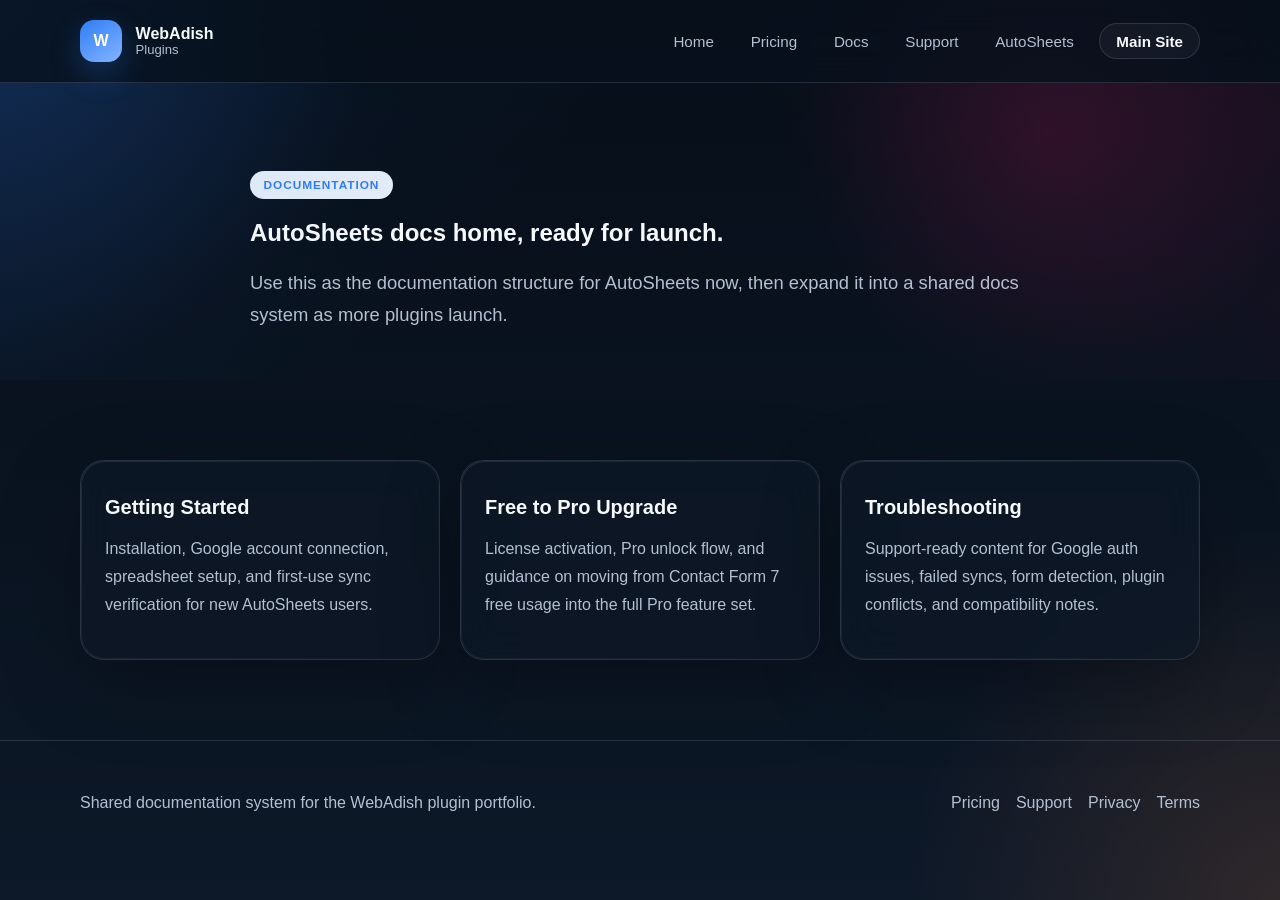
==== docs/index.html @ bdc2be27 "Initial plugin site setup" ====
<!doctype html>
<html lang="en">
  <head>
    <meta charset="UTF-8" />
    <meta name="viewport" content="width=device-width, initial-scale=1.0" />
    <title>AutoSheets Docs | WebAdish Plugins</title>
    <meta name="description" content="Documentation home for WebAdish AutoSheets for Google Sheets, covering installation, setup, upgrades, and troubleshooting." />
    <link rel="stylesheet" href="../assets/styles.css" />
    <script defer src="../assets/site.js"></script>
  </head>
  <body data-page="docs">
    <div class="site-shell">
      <header class="site-header">
        <div class="container nav-row">
          <a class="brand" href="../">
            <span class="brand-mark">W</span>
            <span class="brand-text"><strong>WebAdish</strong><span>Plugins</span></span>
          </a>
          <button class="nav-toggle" type="button" aria-label="Toggle navigation" data-nav-toggle><span></span><span></span></button>
          <nav class="site-nav" data-nav>
            <a href="../" data-nav-link>Home</a>
            <a href="../pricing/" data-nav-link>Pricing</a>
            <a href="../docs/" data-nav-link>Docs</a>
            <a href="../support/" data-nav-link>Support</a>
            <a href="../products/autosheets-google-sheets/" data-nav-link>AutoSheets</a>
            <a href="https://webadish.com" class="button ghost">Main Site</a>
          </nav>
        </div>
      </header>

      <main>
        <section class="hero hero-simple">
          <div class="container narrow">
            <span class="eyebrow">Documentation</span>
            <h1>AutoSheets docs home, ready for launch.</h1>
            <p class="lead">Use this as the documentation structure for AutoSheets now, then expand it into a shared docs system as more plugins launch.</p>
          </div>
        </section>

        <section class="section">
          <div class="container three-grid">
            <article class="panel">
              <h3>Getting Started</h3>
              <p>Installation, Google account connection, spreadsheet setup, and first-use sync verification for new AutoSheets users.</p>
            </article>
            <article class="panel">
              <h3>Free to Pro Upgrade</h3>
              <p>License activation, Pro unlock flow, and guidance on moving from Contact Form 7 free usage into the full Pro feature set.</p>
            </article>
            <article class="panel">
              <h3>Troubleshooting</h3>
              <p>Support-ready content for Google auth issues, failed syncs, form detection, plugin conflicts, and compatibility notes.</p>
            </article>
          </div>
        </section>
      </main>

      <footer class="site-footer">
        <div class="container footer-grid">
          <div><p class="footer-copy">Shared documentation system for the WebAdish plugin portfolio.</p></div>
          <div class="footer-links">
            <a href="../pricing/">Pricing</a>
            <a href="../support/">Support</a>
            <a href="../privacy-policy/">Privacy</a>
            <a href="../terms/">Terms</a>
          </div>
        </div>
      </footer>
    </div>
  </body>
</html>
---- assets/styles.css ----
:root {
  --bg: #08111c;
  --bg-soft: #0d1826;
  --surface: rgba(11, 22, 36, 0.88);
  --surface-strong: #101d30;
  --surface-glass: rgba(14, 24, 39, 0.68);
  --text: #f7fafc;
  --muted: #b3c0d1;
  --muted-strong: #8fa2b8;
  --line: rgba(148, 163, 184, 0.2);
  --primary: #2f7df6;
  --primary-strong: #1d5fd1;
  --primary-soft: rgba(47, 125, 246, 0.18);
  --accent: #ff8a3d;
  --accent-soft: rgba(255, 138, 61, 0.16);
  --pink: #d61a67;
  --ok: #24c27a;
  --shadow: 0 24px 80px rgba(0, 0, 0, 0.28);
  --radius: 24px;
}

* {
  box-sizing: border-box;
}

html {
  scroll-behavior: smooth;
}

body {
  margin: 0;
  font-family: "Segoe UI", "Helvetica Neue", Arial, sans-serif;
  background:
    radial-gradient(circle at top left, rgba(47, 125, 246, 0.22), transparent 24%),
    radial-gradient(circle at 82% 15%, rgba(214, 26, 103, 0.16), transparent 20%),
    radial-gradient(circle at bottom right, rgba(255, 138, 61, 0.14), transparent 24%),
    linear-gradient(180deg, #060e18 0%, #0a1421 58%, #0d1828 100%);
  color: var(--text);
  min-height: 100vh;
}

a {
  color: inherit;
  text-decoration: none;
}

img {
  max-width: 100%;
  display: block;
}

.site-shell {
  min-height: 100vh;
  overflow: hidden;
}

.container {
  width: min(1120px, calc(100% - 2rem));
  margin: 0 auto;
}

.narrow {
  width: min(780px, 100%);
}

.site-header {
  position: sticky;
  top: 0;
  z-index: 20;
  backdrop-filter: blur(18px);
  background: rgba(8, 17, 28, 0.72);
  border-bottom: 1px solid var(--line);
}

.nav-row {
  display: flex;
  align-items: center;
  justify-content: space-between;
  gap: 1rem;
  min-height: 82px;
}

.brand {
  display: inline-flex;
  align-items: center;
  gap: 0.85rem;
}

.brand-mark {
  width: 42px;
  height: 42px;
  display: grid;
  place-items: center;
  border-radius: 14px;
  background: linear-gradient(145deg, var(--primary), #83b4ff);
  color: white;
  font-weight: 800;
  box-shadow: 0 12px 30px rgba(47, 125, 246, 0.28);
}

.brand-text {
  display: flex;
  flex-direction: column;
  line-height: 1.05;
}

.brand-text strong {
  font-size: 1rem;
}

.brand-text span:last-child {
  color: var(--muted);
  font-size: 0.82rem;
}

.site-nav {
  display: flex;
  align-items: center;
  gap: 0.9rem;
}

.site-nav a {
  color: var(--muted);
  font-size: 0.95rem;
  padding: 0.55rem 0.7rem;
  border-radius: 999px;
  transition: 180ms ease;
}

.site-nav a:hover,
.site-nav a.is-active {
  color: var(--text);
  background: rgba(255, 255, 255, 0.06);
}

.nav-toggle {
  display: none;
  border: 0;
  background: transparent;
  width: 46px;
  height: 46px;
  padding: 0;
}

.nav-toggle span {
  display: block;
  width: 24px;
  height: 2px;
  margin: 6px auto;
  background: white;
}

.button {
  display: inline-flex;
  align-items: center;
  justify-content: center;
  gap: 0.5rem;
  border-radius: 999px;
  padding: 0.92rem 1.4rem;
  font-weight: 700;
  transition: 180ms ease;
  border: 1px solid transparent;
}

.button.primary {
  background: linear-gradient(135deg, var(--primary), var(--pink));
  color: white;
  box-shadow: 0 20px 44px rgba(47, 125, 246, 0.22);
}

.button.primary:hover {
  transform: translateY(-1px);
}

.button.secondary,
.button.ghost {
  background: rgba(255, 255, 255, 0.04);
  border-color: var(--line);
  color: var(--text);
}

.hero {
  position: relative;
  padding: 5.5rem 0 3.4rem;
}

.hero::before {
  content: "";
  position: absolute;
  inset: 0 0 auto;
  height: 100%;
  background:
    linear-gradient(135deg, rgba(47, 125, 246, 0.08), transparent 40%),
    linear-gradient(225deg, rgba(214, 26, 103, 0.08), transparent 35%);
  pointer-events: none;
}

.hero-grid {
  display: grid;
  grid-template-columns: minmax(0, 1.3fr) minmax(300px, 0.9fr);
  gap: 2rem;
  align-items: center;
}

.hero-copy h1 {
  font-size: clamp(2.5rem, 4vw, 4.7rem);
  line-height: 0.98;
  margin: 0 0 1.2rem;
  letter-spacing: -0.04em;
}

.hero-copy {
  position: relative;
  z-index: 1;
}

.lead {
  color: var(--muted);
  font-size: 1.15rem;
  line-height: 1.75;
  margin: 0 0 1.5rem;
}

.eyebrow,
.panel-label,
.card-tag {
  display: inline-flex;
  align-items: center;
  border-radius: 999px;
  background: rgba(239, 246, 255, 0.96);
  color: var(--primary);
  padding: 0.45rem 0.85rem;
  font-size: 0.74rem;
  font-weight: 800;
  letter-spacing: 0.08em;
  text-transform: uppercase;
}

.hero-actions,
.card-actions,
.cta-actions {
  display: flex;
  flex-wrap: wrap;
  gap: 0.9rem;
}

.hero-metrics {
  display: grid;
  grid-template-columns: repeat(3, minmax(0, 1fr));
  gap: 0.9rem;
  margin-top: 1.8rem;
}

.hero-metrics div,
.panel,
.product-card,
.status-card,
.cta-panel {
  background: var(--surface-glass);
  border: 1px solid var(--line);
  box-shadow: var(--shadow);
  backdrop-filter: blur(18px);
}

.hero-metrics div {
  border-radius: 18px;
  padding: 1rem;
}

.hero-metrics strong {
  display: block;
  font-size: 1.45rem;
  margin-bottom: 0.3rem;
}

.hero-metrics span {
  color: var(--muted);
  font-size: 0.9rem;
  line-height: 1.45;
}

.status-card,
.panel,
.product-card {
  border-radius: var(--radius);
  padding: 1.5rem;
}

.hero-product .hero-copy h1 {
  max-width: 12ch;
}

.hero-product .hero-grid {
  align-items: stretch;
}

.hero-product .status-card {
  min-height: 100%;
  background:
    linear-gradient(180deg, rgba(47, 125, 246, 0.12), rgba(255, 138, 61, 0.06)),
    var(--surface-glass);
}

.status-card h2,
.section-heading h2,
.cta-panel h2,
.split-layout h2 {
  margin: 0 0 0.8rem;
  font-size: clamp(1.9rem, 3vw, 3rem);
  line-height: 1.05;
  letter-spacing: -0.03em;
}

.section {
  padding: 5rem 0;
}

.section-alt {
  background: linear-gradient(180deg, rgba(255, 255, 255, 0.02), rgba(255, 255, 255, 0.01));
  border-top: 1px solid rgba(255, 255, 255, 0.04);
  border-bottom: 1px solid rgba(255, 255, 255, 0.04);
}

.section-heading {
  max-width: 760px;
  margin-bottom: 2rem;
}

.section-heading p,
.panel p,
.product-card p,
.split-layout p,
.footer-copy,
.legal-copy p,
.small-note,
.mini-list {
  color: var(--muted);
  line-height: 1.75;
}

.three-grid,
.card-grid,
.trust-grid {
  display: grid;
  grid-template-columns: repeat(3, minmax(0, 1fr));
  gap: 1.25rem;
}

.product-card.featured {
  background: linear-gradient(180deg, rgba(47, 125, 246, 0.2), rgba(214, 26, 103, 0.1)), var(--surface-strong);
  transform: translateY(-6px);
}

.product-card h3,
.panel h3 {
  margin: 0.7rem 0 0.5rem;
  font-size: 1.25rem;
}

.split-layout {
  display: grid;
  grid-template-columns: minmax(0, 1.2fr) minmax(320px, 0.8fr);
  gap: 1.8rem;
  align-items: start;
}

.stack {
  display: grid;
  gap: 1rem;
}

.big-stat {
  display: block;
  font-size: 1.5rem;
  margin-bottom: 0.35rem;
}

.feature-list {
  display: grid;
  gap: 1rem;
  margin-top: 1.4rem;
}

.flow-list {
  margin: 1rem 0 0;
  padding-left: 1.25rem;
  color: var(--muted);
  line-height: 1.8;
}

.check-list,
.mini-list {
  margin: 1rem 0 0;
  padding: 0;
  list-style: none;
}

.check-list li,
.mini-list li {
  position: relative;
  padding-left: 1.45rem;
  margin-bottom: 0.8rem;
}

.check-list li::before,
.mini-list li::before {
  content: "";
  position: absolute;
  left: 0;
  top: 0.72rem;
  width: 0.55rem;
  height: 0.55rem;
  border-radius: 999px;
  background: var(--ok);
  transform: translateY(-50%);
}

.comparison-table {
  display: grid;
  border-radius: 24px;
  overflow: hidden;
  border: 1px solid var(--line);
  box-shadow: var(--shadow);
  background: var(--surface-glass);
}

.table-row {
  display: grid;
  grid-template-columns: 2fr 1fr 1fr;
  gap: 1rem;
  padding: 1rem 1.25rem;
  background: transparent;
  border-top: 1px solid var(--line);
}

.table-head {
  background: var(--surface-strong);
  font-weight: 700;
  border-top: 0;
}

.table-row div:nth-child(2),
.table-row div:nth-child(3) {
  font-weight: 700;
}

.table-row:not(.table-head) div:nth-child(3) {
  color: #d9ecff;
}

.price-pill {
  display: inline-flex;
  padding: 0.48rem 0.8rem;
  border-radius: 999px;
  margin: 0.7rem 0 0.9rem;
  background: linear-gradient(135deg, rgba(47, 125, 246, 0.16), rgba(214, 26, 103, 0.16));
  color: #fff;
  font-weight: 700;
}

.screenshot-panel .screen {
  border-radius: 22px;
  background: linear-gradient(180deg, rgba(255,255,255,0.04), rgba(255,255,255,0.01));
  border: 1px solid var(--line);
  overflow: hidden;
}

.screen-top {
  display: flex;
  gap: 0.5rem;
  padding: 1rem;
  border-bottom: 1px solid var(--line);
}

.screen-top span {
  width: 0.7rem;
  height: 0.7rem;
  border-radius: 999px;
  background: rgba(255,255,255,0.18);
}

.screen-body {
  padding: 1rem;
  display: grid;
  gap: 0.9rem;
}

.screen-row {
  display: grid;
  grid-template-columns: 1fr 1fr;
  gap: 0.9rem;
}

.screen-card {
  height: 92px;
  border-radius: 18px;
  background: linear-gradient(135deg, rgba(47, 125, 246, 0.18), rgba(214, 26, 103, 0.1));
  border: 1px solid rgba(255,255,255,0.08);
}

.screen-card.large {
  position: relative;
}

.screen-card.large::before,
.screen-card.large::after {
  content: "";
  position: absolute;
  left: 16px;
  right: 16px;
  height: 10px;
  border-radius: 999px;
  background: rgba(255,255,255,0.18);
}

.screen-card.large::before {
  top: 22px;
}

.screen-card.large::after {
  top: 44px;
  right: 70px;
}

.screen-card.large {
  height: 122px;
}

.screen-card.tall {
  height: 150px;
}

.cta-section {
  padding-bottom: 6rem;
}

.cta-panel {
  border-radius: 28px;
  padding: 2.2rem;
  display: grid;
  grid-template-columns: minmax(0, 1fr) auto;
  gap: 1.5rem;
  align-items: center;
  background:
    linear-gradient(135deg, rgba(47, 125, 246, 0.14), rgba(214, 26, 103, 0.08)),
    var(--surface-glass);
}

.site-footer {
  padding: 2rem 0 3rem;
  border-top: 1px solid var(--line);
}

.footer-grid {
  display: flex;
  justify-content: space-between;
  gap: 1rem;
  align-items: center;
}

.footer-links {
  display: flex;
  gap: 1rem;
  flex-wrap: wrap;
}

.footer-links a {
  color: var(--muted);
}

.footer-links a:hover {
  color: var(--text);
}

.legal-shell .section {
  min-height: calc(100vh - 82px);
}

.legal-copy {
  background: var(--surface);
  border: 1px solid var(--line);
  border-radius: 28px;
  padding: 2rem;
  box-shadow: var(--shadow);
}

.hero-simple {
  padding-bottom: 1.5rem;
}

.hero-home .hero-panel,
.hero-product .hero-panel {
  position: relative;
}

.hero-home .hero-panel::after,
.hero-product .hero-panel::after {
  content: "";
  position: absolute;
  inset: -10% -6% auto auto;
  width: 120px;
  height: 120px;
  border-radius: 999px;
  background: radial-gradient(circle, rgba(255,138,61,0.34) 0%, rgba(255,138,61,0) 72%);
  filter: blur(8px);
  pointer-events: none;
}

.site-nav .button.ghost {
  padding-inline: 1rem;
}

.section-heading .eyebrow {
  margin-bottom: 0.9rem;
}

.product-card,
.panel {
  position: relative;
}

.product-card::before,
.panel::before,
.status-card::before,
.cta-panel::before {
  content: "";
  position: absolute;
  inset: 0;
  border-radius: inherit;
  padding: 1px;
  background: linear-gradient(145deg, rgba(255,255,255,0.1), rgba(255,255,255,0));
  -webkit-mask:
    linear-gradient(#fff 0 0) content-box,
    linear-gradient(#fff 0 0);
  -webkit-mask-composite: xor;
  mask-composite: exclude;
  pointer-events: none;
}

.small-note {
  margin-top: 1rem;
  font-size: 0.92rem;
}

@media (max-width: 980px) {
  .hero-grid,
  .split-layout,
  .cta-panel,
  .three-grid,
  .card-grid,
  .trust-grid {
    grid-template-columns: 1fr;
  }

  .hero-metrics {
    grid-template-columns: 1fr;
  }

  .footer-grid {
    flex-direction: column;
    align-items: flex-start;
  }
}

@media (max-width: 760px) {
  .nav-toggle {
    display: block;
  }

  .site-nav {
    position: absolute;
    top: calc(100% + 0.75rem);
    left: 1rem;
    right: 1rem;
    display: none;
    flex-direction: column;
    align-items: stretch;
    padding: 1rem;
    border-radius: 24px;
    background: rgba(8, 17, 28, 0.96);
    border: 1px solid var(--line);
    box-shadow: var(--shadow);
  }

  .site-nav.is-open {
    display: flex;
  }

  .site-nav a,
  .site-nav .button {
    justify-content: center;
  }

  .hero-copy h1 {
    font-size: clamp(2.2rem, 10vw, 3.4rem);
  }

  .lead {
    font-size: 1rem;
  }

  .table-row {
    grid-template-columns: 1.5fr 1fr 1fr;
    font-size: 0.92rem;
  }
}
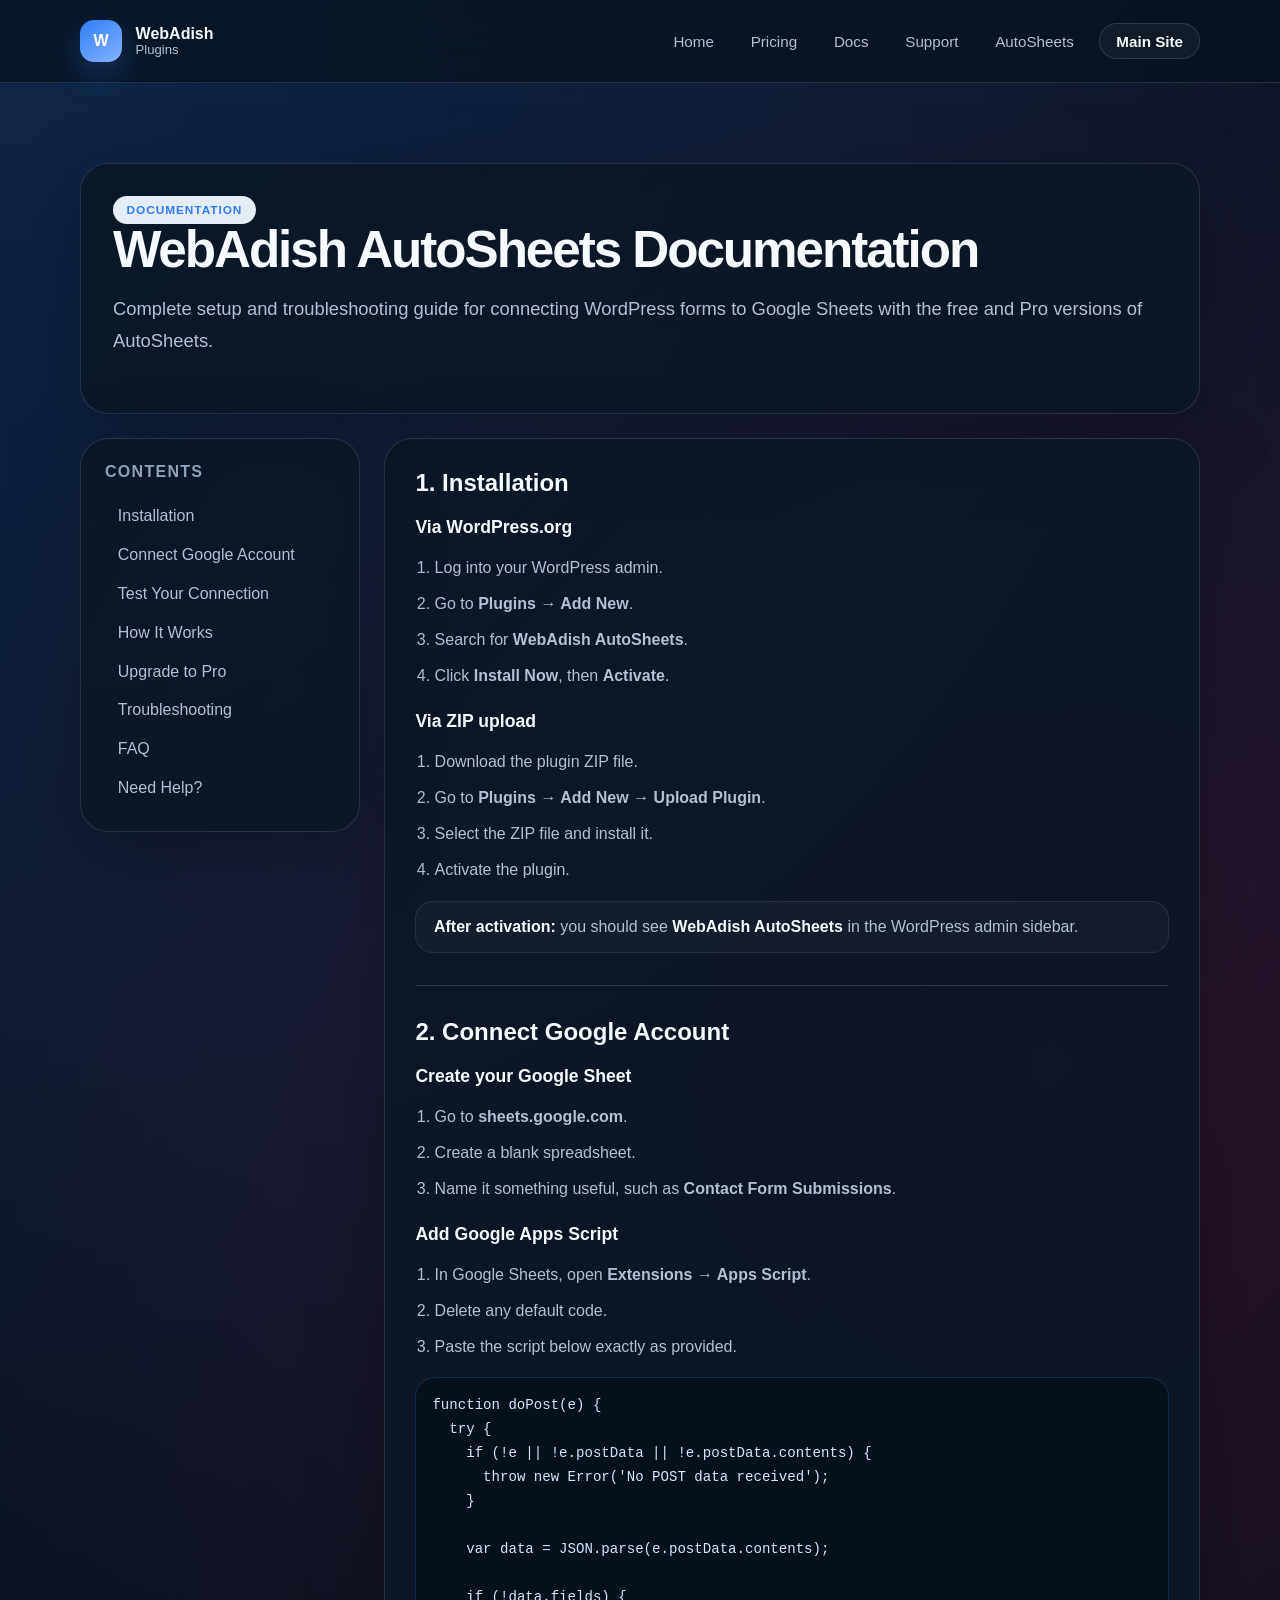
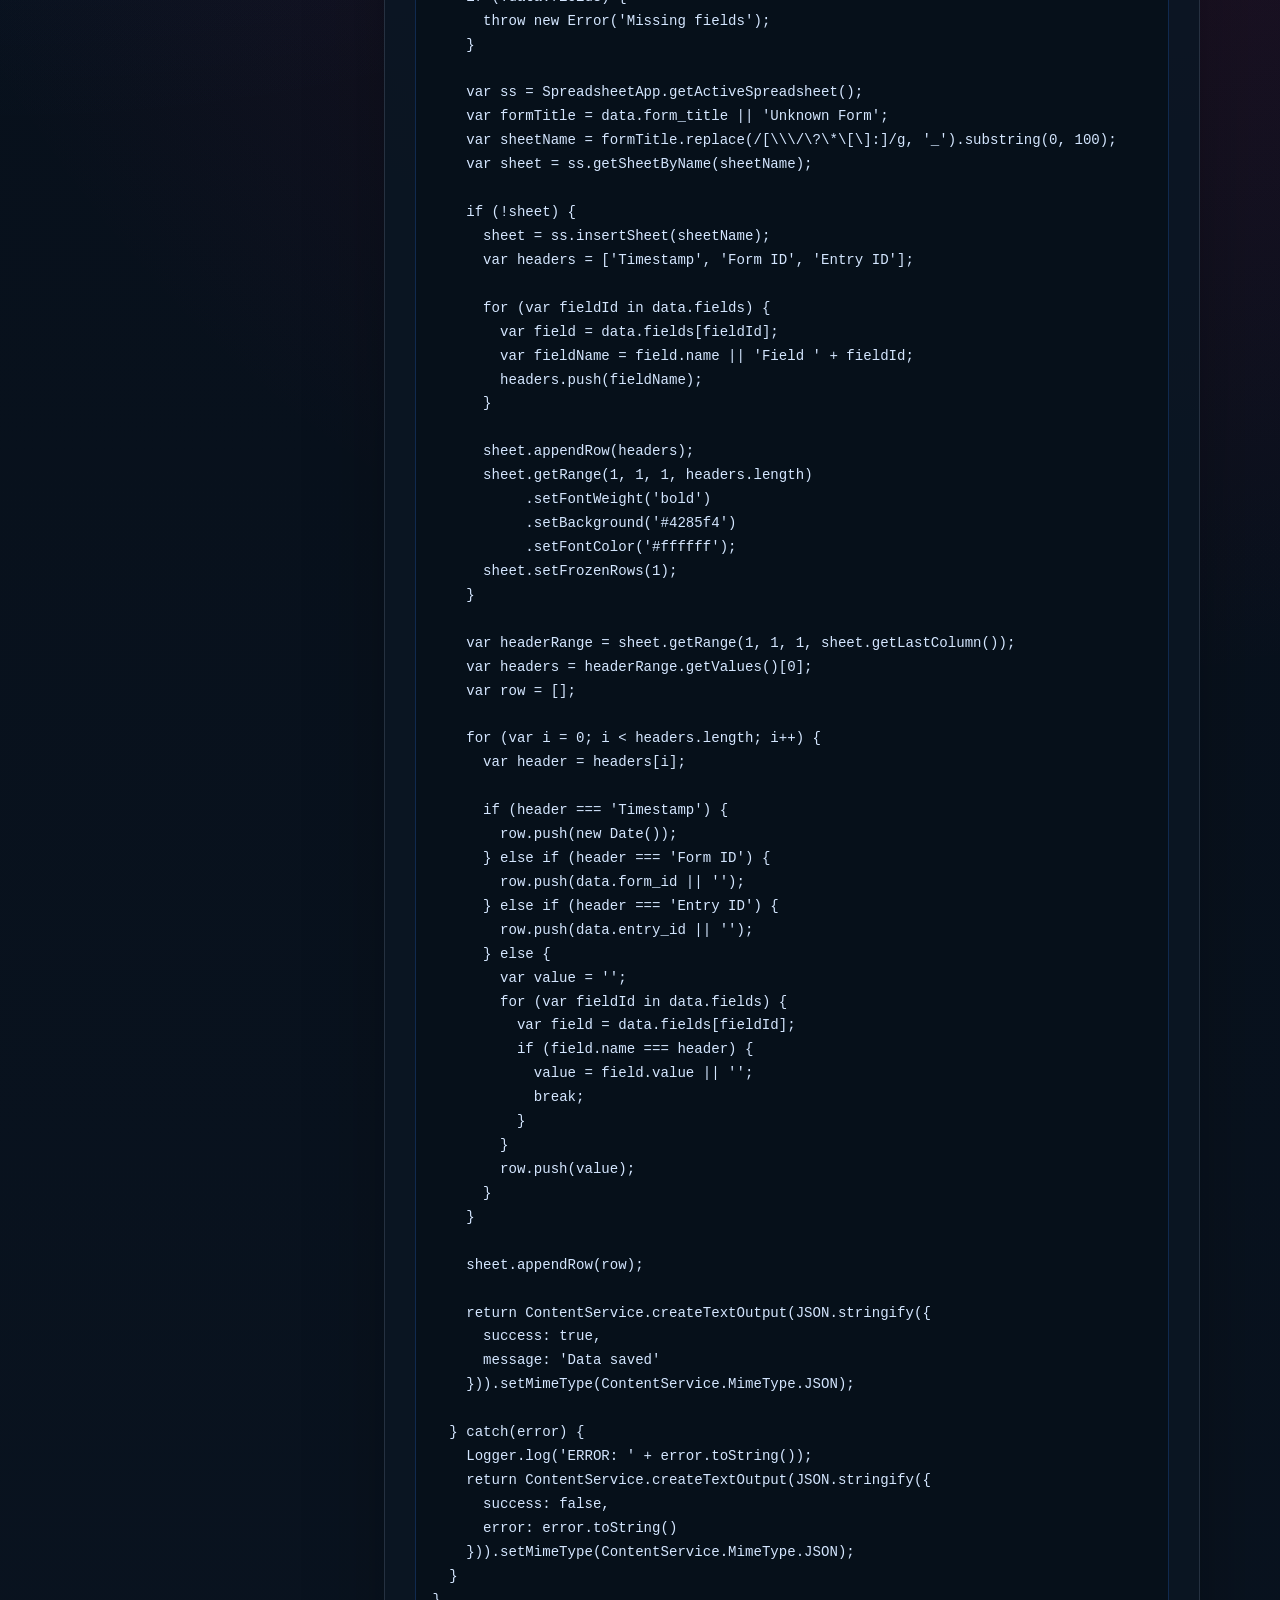
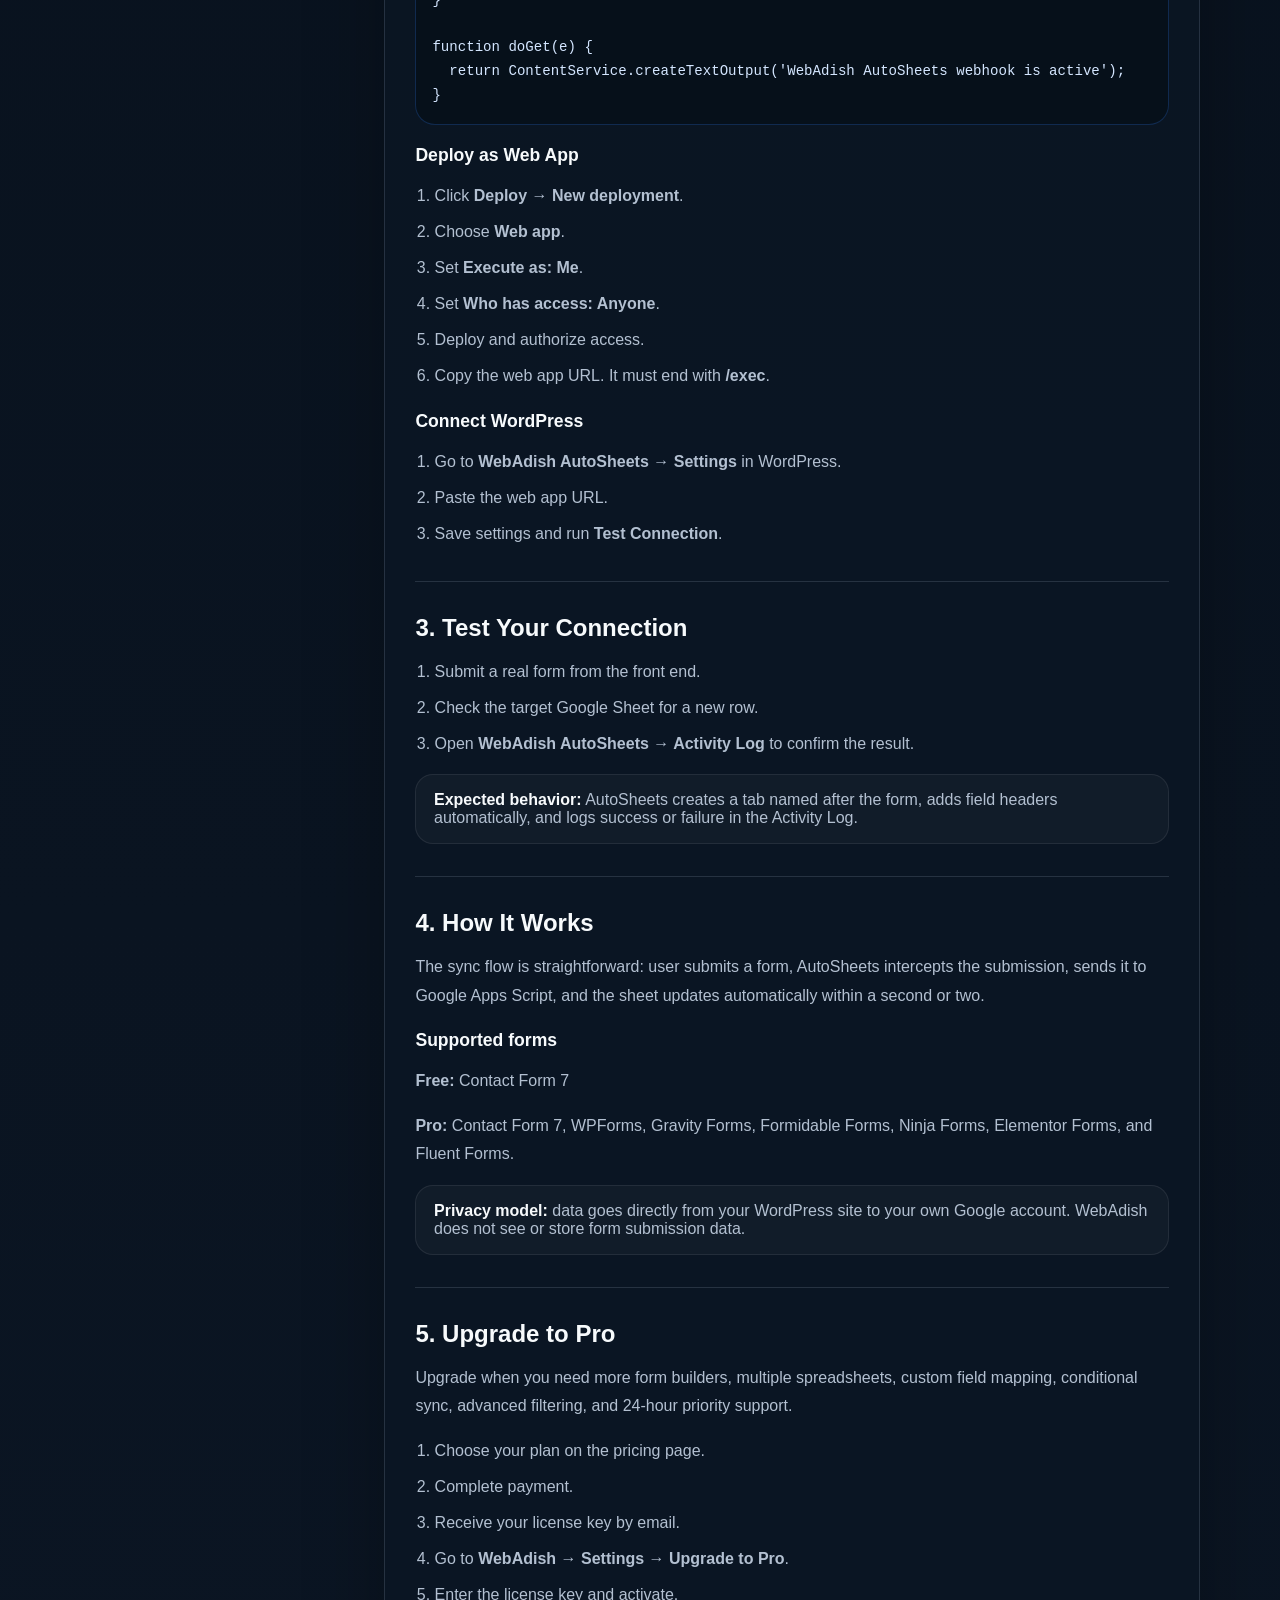
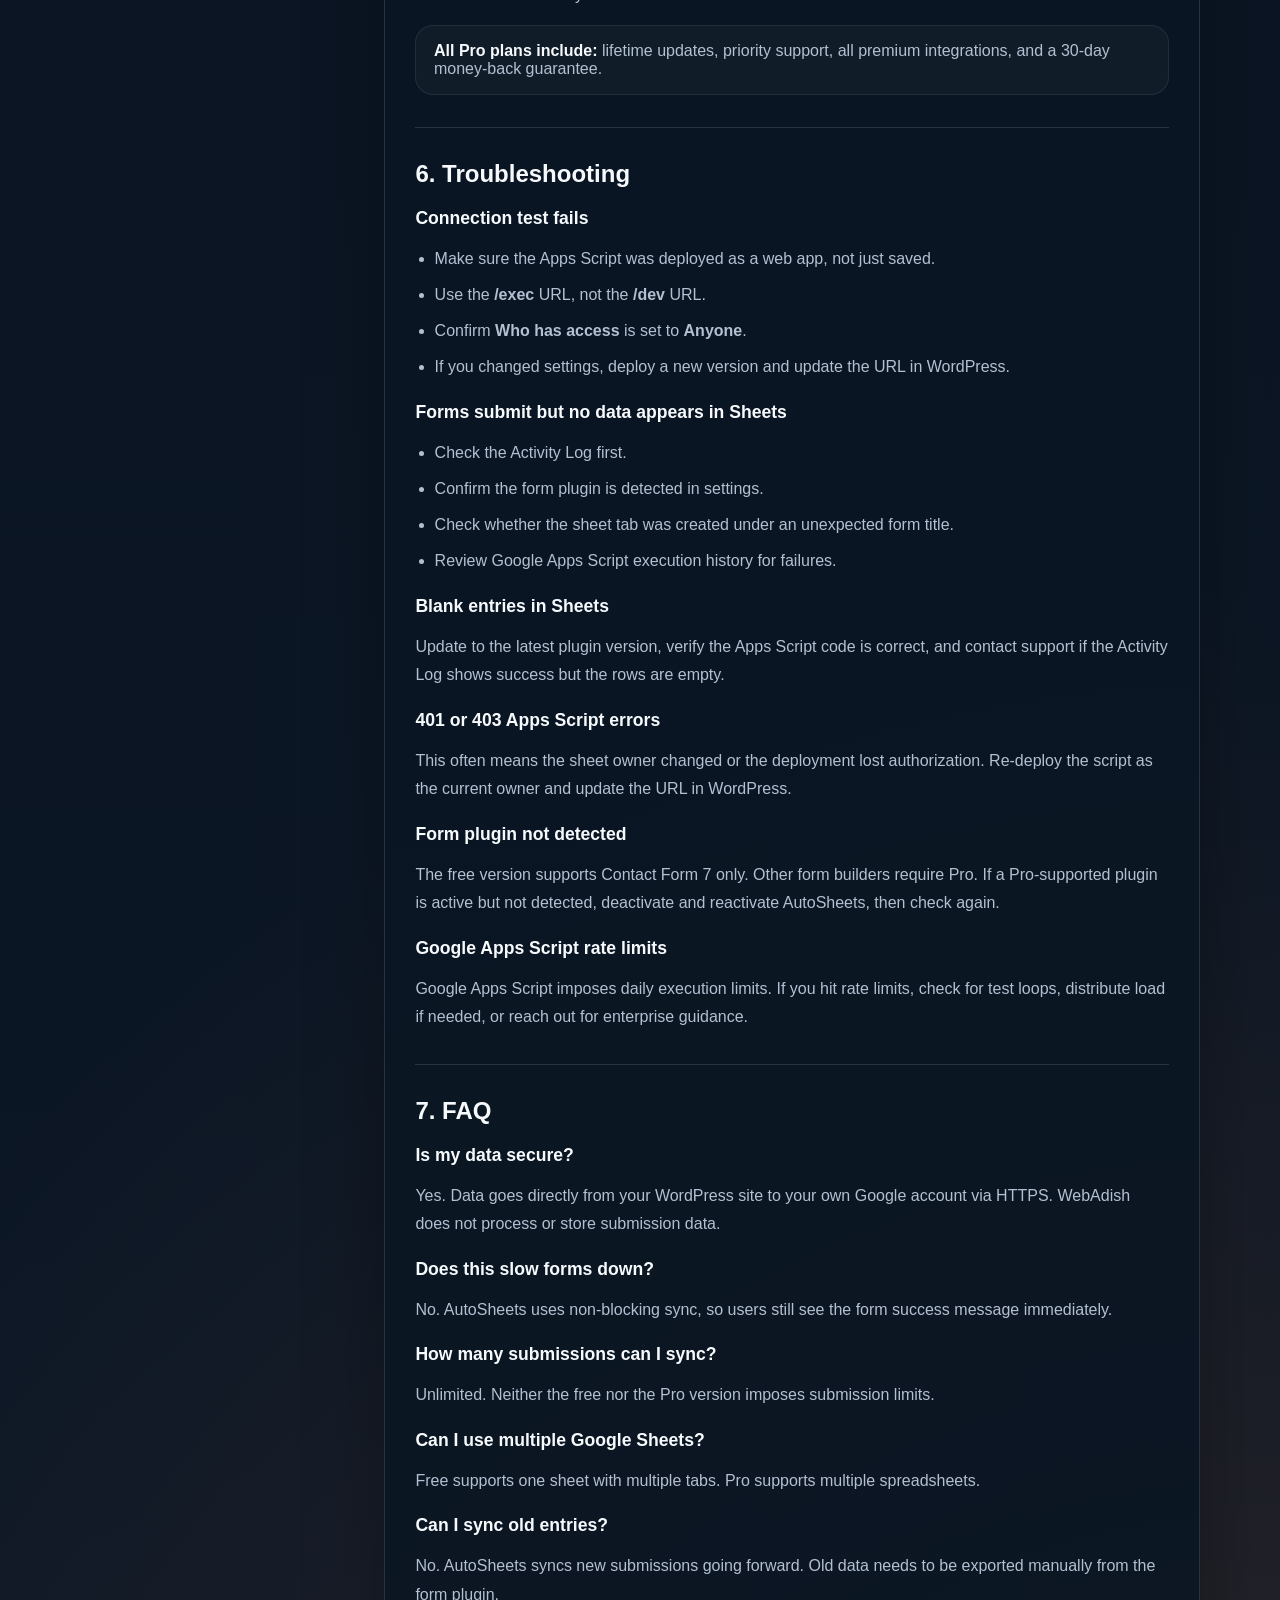
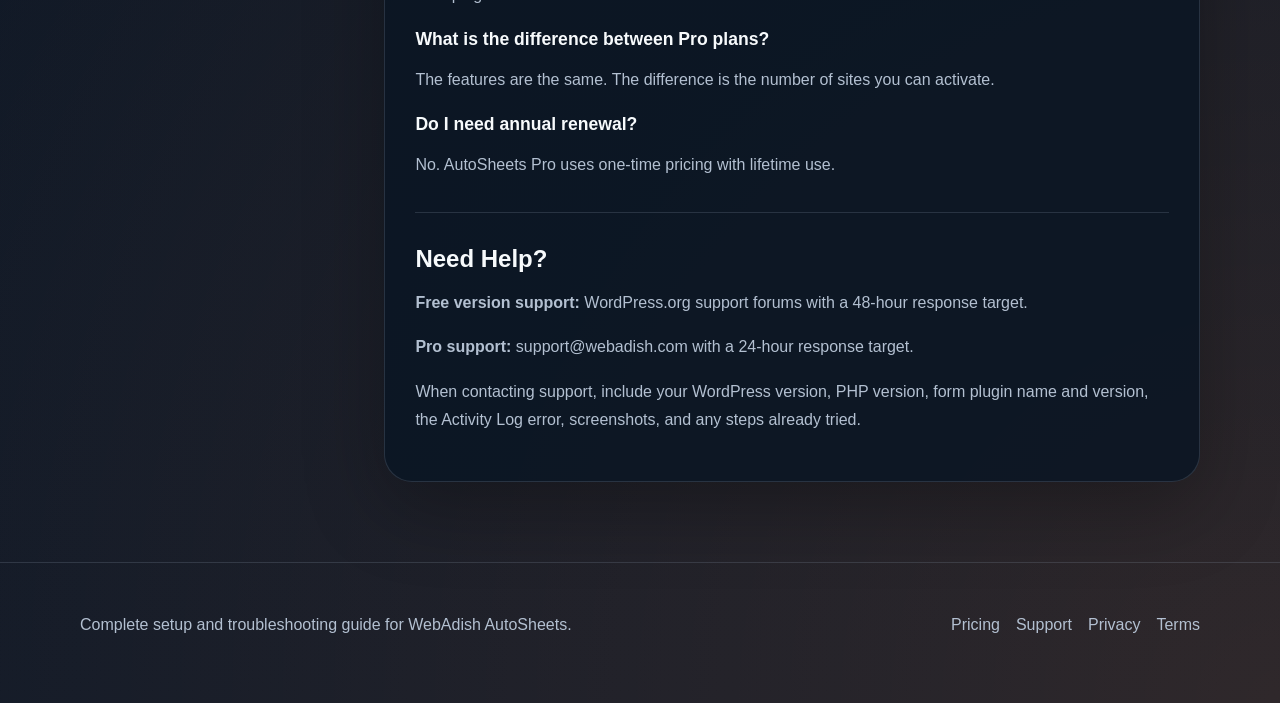
==== commit aac8e0fc: "Add AutoSheets docs, legal pages, and launch content" ====
--- a/docs/index.html
+++ b/docs/index.html
@@ -3,8 +3,8 @@
   <head>
     <meta charset="UTF-8" />
     <meta name="viewport" content="width=device-width, initial-scale=1.0" />
-    <title>AutoSheets Docs | WebAdish Plugins</title>
-    <meta name="description" content="Documentation home for WebAdish AutoSheets for Google Sheets, covering installation, setup, upgrades, and troubleshooting." />
+    <title>AutoSheets Documentation | WebAdish Plugins</title>
+    <meta name="description" content="Complete setup and troubleshooting guide for WebAdish AutoSheets for Google Sheets, including installation, Apps Script setup, testing, upgrades, and FAQ." />
     <link rel="stylesheet" href="../assets/styles.css" />
     <script defer src="../assets/site.js"></script>
   </head>
@@ -28,36 +28,248 @@
         </div>
       </header>
 
-      <main>
-        <section class="hero hero-simple">
-          <div class="container narrow">
+      <main class="section">
+        <div class="container doc-shell">
+          <div class="doc-intro">
             <span class="eyebrow">Documentation</span>
-            <h1>AutoSheets docs home, ready for launch.</h1>
-            <p class="lead">Use this as the documentation structure for AutoSheets now, then expand it into a shared docs system as more plugins launch.</p>
+            <h1>WebAdish AutoSheets Documentation</h1>
+            <p class="lead">Complete setup and troubleshooting guide for connecting WordPress forms to Google Sheets with the free and Pro versions of AutoSheets.</p>
           </div>
-        </section>
-
-        <section class="section">
-          <div class="container three-grid">
-            <article class="panel">
-              <h3>Getting Started</h3>
-              <p>Installation, Google account connection, spreadsheet setup, and first-use sync verification for new AutoSheets users.</p>
-            </article>
-            <article class="panel">
-              <h3>Free to Pro Upgrade</h3>
-              <p>License activation, Pro unlock flow, and guidance on moving from Contact Form 7 free usage into the full Pro feature set.</p>
-            </article>
-            <article class="panel">
-              <h3>Troubleshooting</h3>
-              <p>Support-ready content for Google auth issues, failed syncs, form detection, plugin conflicts, and compatibility notes.</p>
-            </article>
+
+          <div class="doc-grid">
+            <aside class="doc-nav">
+              <h2>Contents</h2>
+              <a href="#installation">Installation</a>
+              <a href="#google-account">Connect Google Account</a>
+              <a href="#test-connection">Test Your Connection</a>
+              <a href="#how-it-works">How It Works</a>
+              <a href="#upgrade">Upgrade to Pro</a>
+              <a href="#troubleshooting">Troubleshooting</a>
+              <a href="#faq">FAQ</a>
+              <a href="#support-info">Need Help?</a>
+            </aside>
+
+            <div class="doc-content">
+              <section class="doc-section" id="installation">
+                <h2>1. Installation</h2>
+                <h3>Via WordPress.org</h3>
+                <ol>
+                  <li>Log into your WordPress admin.</li>
+                  <li>Go to <strong>Plugins → Add New</strong>.</li>
+                  <li>Search for <strong>WebAdish AutoSheets</strong>.</li>
+                  <li>Click <strong>Install Now</strong>, then <strong>Activate</strong>.</li>
+                </ol>
+                <h3>Via ZIP upload</h3>
+                <ol>
+                  <li>Download the plugin ZIP file.</li>
+                  <li>Go to <strong>Plugins → Add New → Upload Plugin</strong>.</li>
+                  <li>Select the ZIP file and install it.</li>
+                  <li>Activate the plugin.</li>
+                </ol>
+                <div class="callout"><strong>After activation:</strong> you should see <strong>WebAdish AutoSheets</strong> in the WordPress admin sidebar.</div>
+              </section>
+
+              <section class="doc-section" id="google-account">
+                <h2>2. Connect Google Account</h2>
+                <h3>Create your Google Sheet</h3>
+                <ol>
+                  <li>Go to <strong>sheets.google.com</strong>.</li>
+                  <li>Create a blank spreadsheet.</li>
+                  <li>Name it something useful, such as <strong>Contact Form Submissions</strong>.</li>
+                </ol>
+                <h3>Add Google Apps Script</h3>
+                <ol>
+                  <li>In Google Sheets, open <strong>Extensions → Apps Script</strong>.</li>
+                  <li>Delete any default code.</li>
+                  <li>Paste the script below exactly as provided.</li>
+                </ol>
+                <div class="code-block"><pre>function doPost(e) {
+  try {
+    if (!e || !e.postData || !e.postData.contents) {
+      throw new Error('No POST data received');
+    }
+
+    var data = JSON.parse(e.postData.contents);
+
+    if (!data.fields) {
+      throw new Error('Missing fields');
+    }
+
+    var ss = SpreadsheetApp.getActiveSpreadsheet();
+    var formTitle = data.form_title || 'Unknown Form';
+    var sheetName = formTitle.replace(/[\\\/\?\*\[\]:]/g, '_').substring(0, 100);
+    var sheet = ss.getSheetByName(sheetName);
+
+    if (!sheet) {
+      sheet = ss.insertSheet(sheetName);
+      var headers = ['Timestamp', 'Form ID', 'Entry ID'];
+
+      for (var fieldId in data.fields) {
+        var field = data.fields[fieldId];
+        var fieldName = field.name || 'Field ' + fieldId;
+        headers.push(fieldName);
+      }
+
+      sheet.appendRow(headers);
+      sheet.getRange(1, 1, 1, headers.length)
+           .setFontWeight('bold')
+           .setBackground('#4285f4')
+           .setFontColor('#ffffff');
+      sheet.setFrozenRows(1);
+    }
+
+    var headerRange = sheet.getRange(1, 1, 1, sheet.getLastColumn());
+    var headers = headerRange.getValues()[0];
+    var row = [];
+
+    for (var i = 0; i &lt; headers.length; i++) {
+      var header = headers[i];
+
+      if (header === 'Timestamp') {
+        row.push(new Date());
+      } else if (header === 'Form ID') {
+        row.push(data.form_id || '');
+      } else if (header === 'Entry ID') {
+        row.push(data.entry_id || '');
+      } else {
+        var value = '';
+        for (var fieldId in data.fields) {
+          var field = data.fields[fieldId];
+          if (field.name === header) {
+            value = field.value || '';
+            break;
+          }
+        }
+        row.push(value);
+      }
+    }
+
+    sheet.appendRow(row);
+
+    return ContentService.createTextOutput(JSON.stringify({
+      success: true,
+      message: 'Data saved'
+    })).setMimeType(ContentService.MimeType.JSON);
+
+  } catch(error) {
+    Logger.log('ERROR: ' + error.toString());
+    return ContentService.createTextOutput(JSON.stringify({
+      success: false,
+      error: error.toString()
+    })).setMimeType(ContentService.MimeType.JSON);
+  }
+}
+
+function doGet(e) {
+  return ContentService.createTextOutput('WebAdish AutoSheets webhook is active');
+}</pre></div>
+                <h3>Deploy as Web App</h3>
+                <ol>
+                  <li>Click <strong>Deploy → New deployment</strong>.</li>
+                  <li>Choose <strong>Web app</strong>.</li>
+                  <li>Set <strong>Execute as: Me</strong>.</li>
+                  <li>Set <strong>Who has access: Anyone</strong>.</li>
+                  <li>Deploy and authorize access.</li>
+                  <li>Copy the web app URL. It must end with <strong>/exec</strong>.</li>
+                </ol>
+                <h3>Connect WordPress</h3>
+                <ol>
+                  <li>Go to <strong>WebAdish AutoSheets → Settings</strong> in WordPress.</li>
+                  <li>Paste the web app URL.</li>
+                  <li>Save settings and run <strong>Test Connection</strong>.</li>
+                </ol>
+              </section>
+
+              <section class="doc-section" id="test-connection">
+                <h2>3. Test Your Connection</h2>
+                <ol>
+                  <li>Submit a real form from the front end.</li>
+                  <li>Check the target Google Sheet for a new row.</li>
+                  <li>Open <strong>WebAdish AutoSheets → Activity Log</strong> to confirm the result.</li>
+                </ol>
+                <div class="callout"><strong>Expected behavior:</strong> AutoSheets creates a tab named after the form, adds field headers automatically, and logs success or failure in the Activity Log.</div>
+              </section>
+
+              <section class="doc-section" id="how-it-works">
+                <h2>4. How It Works</h2>
+                <p>The sync flow is straightforward: user submits a form, AutoSheets intercepts the submission, sends it to Google Apps Script, and the sheet updates automatically within a second or two.</p>
+                <h3>Supported forms</h3>
+                <p><strong>Free:</strong> Contact Form 7</p>
+                <p><strong>Pro:</strong> Contact Form 7, WPForms, Gravity Forms, Formidable Forms, Ninja Forms, Elementor Forms, and Fluent Forms.</p>
+                <div class="callout"><strong>Privacy model:</strong> data goes directly from your WordPress site to your own Google account. WebAdish does not see or store form submission data.</div>
+              </section>
+
+              <section class="doc-section" id="upgrade">
+                <h2>5. Upgrade to Pro</h2>
+                <p>Upgrade when you need more form builders, multiple spreadsheets, custom field mapping, conditional sync, advanced filtering, and 24-hour priority support.</p>
+                <ol>
+                  <li>Choose your plan on the pricing page.</li>
+                  <li>Complete payment.</li>
+                  <li>Receive your license key by email.</li>
+                  <li>Go to <strong>WebAdish → Settings → Upgrade to Pro</strong>.</li>
+                  <li>Enter the license key and activate.</li>
+                </ol>
+                <div class="callout"><strong>All Pro plans include:</strong> lifetime updates, priority support, all premium integrations, and a 30-day money-back guarantee.</div>
+              </section>
+
+              <section class="doc-section" id="troubleshooting">
+                <h2>6. Troubleshooting</h2>
+                <h3>Connection test fails</h3>
+                <ul>
+                  <li>Make sure the Apps Script was deployed as a web app, not just saved.</li>
+                  <li>Use the <strong>/exec</strong> URL, not the <strong>/dev</strong> URL.</li>
+                  <li>Confirm <strong>Who has access</strong> is set to <strong>Anyone</strong>.</li>
+                  <li>If you changed settings, deploy a new version and update the URL in WordPress.</li>
+                </ul>
+                <h3>Forms submit but no data appears in Sheets</h3>
+                <ul>
+                  <li>Check the Activity Log first.</li>
+                  <li>Confirm the form plugin is detected in settings.</li>
+                  <li>Check whether the sheet tab was created under an unexpected form title.</li>
+                  <li>Review Google Apps Script execution history for failures.</li>
+                </ul>
+                <h3>Blank entries in Sheets</h3>
+                <p>Update to the latest plugin version, verify the Apps Script code is correct, and contact support if the Activity Log shows success but the rows are empty.</p>
+                <h3>401 or 403 Apps Script errors</h3>
+                <p>This often means the sheet owner changed or the deployment lost authorization. Re-deploy the script as the current owner and update the URL in WordPress.</p>
+                <h3>Form plugin not detected</h3>
+                <p>The free version supports Contact Form 7 only. Other form builders require Pro. If a Pro-supported plugin is active but not detected, deactivate and reactivate AutoSheets, then check again.</p>
+                <h3>Google Apps Script rate limits</h3>
+                <p>Google Apps Script imposes daily execution limits. If you hit rate limits, check for test loops, distribute load if needed, or reach out for enterprise guidance.</p>
+              </section>
+
+              <section class="doc-section" id="faq">
+                <h2>7. FAQ</h2>
+                <h3>Is my data secure?</h3>
+                <p>Yes. Data goes directly from your WordPress site to your own Google account via HTTPS. WebAdish does not process or store submission data.</p>
+                <h3>Does this slow forms down?</h3>
+                <p>No. AutoSheets uses non-blocking sync, so users still see the form success message immediately.</p>
+                <h3>How many submissions can I sync?</h3>
+                <p>Unlimited. Neither the free nor the Pro version imposes submission limits.</p>
+                <h3>Can I use multiple Google Sheets?</h3>
+                <p>Free supports one sheet with multiple tabs. Pro supports multiple spreadsheets.</p>
+                <h3>Can I sync old entries?</h3>
+                <p>No. AutoSheets syncs new submissions going forward. Old data needs to be exported manually from the form plugin.</p>
+                <h3>What is the difference between Pro plans?</h3>
+                <p>The features are the same. The difference is the number of sites you can activate.</p>
+                <h3>Do I need annual renewal?</h3>
+                <p>No. AutoSheets Pro uses one-time pricing with lifetime use.</p>
+              </section>
+
+              <section class="doc-section" id="support-info">
+                <h2>Need Help?</h2>
+                <p><strong>Free version support:</strong> WordPress.org support forums with a 48-hour response target.</p>
+                <p><strong>Pro support:</strong> <a href="mailto:support@webadish.com">support@webadish.com</a> with a 24-hour response target.</p>
+                <p>When contacting support, include your WordPress version, PHP version, form plugin name and version, the Activity Log error, screenshots, and any steps already tried.</p>
+              </section>
+            </div>
           </div>
-        </section>
+        </div>
       </main>
 
       <footer class="site-footer">
         <div class="container footer-grid">
-          <div><p class="footer-copy">Shared documentation system for the WebAdish plugin portfolio.</p></div>
+          <div><p class="footer-copy">Complete setup and troubleshooting guide for WebAdish AutoSheets.</p></div>
           <div class="footer-links">
             <a href="../pricing/">Pricing</a>
             <a href="../support/">Support</a>
--- a/assets/styles.css
+++ b/assets/styles.css
@@ -584,6 +584,168 @@
   box-shadow: var(--shadow);
 }
 
+.legal-copy h1,
+.doc-shell h1 {
+  margin: 0 0 1rem;
+  font-size: clamp(2rem, 4vw, 3.5rem);
+  line-height: 1.02;
+  letter-spacing: -0.04em;
+}
+
+.legal-copy h2,
+.doc-section h2 {
+  margin: 0 0 0.85rem;
+  font-size: 1.5rem;
+}
+
+.legal-copy h3,
+.doc-section h3 {
+  margin: 1.25rem 0 0.65rem;
+  font-size: 1.1rem;
+}
+
+.legal-copy ul,
+.legal-copy ol,
+.doc-section ul,
+.doc-section ol {
+  color: var(--muted);
+  line-height: 1.8;
+  padding-left: 1.2rem;
+}
+
+.legal-copy li,
+.doc-section li {
+  margin-bottom: 0.45rem;
+}
+
+.legal-copy section + section,
+.doc-section + .doc-section {
+  margin-top: 2rem;
+  padding-top: 2rem;
+  border-top: 1px solid var(--line);
+}
+
+.doc-shell {
+  display: grid;
+  gap: 1.5rem;
+}
+
+.doc-intro {
+  background: var(--surface);
+  border: 1px solid var(--line);
+  border-radius: 28px;
+  padding: 2rem;
+  box-shadow: var(--shadow);
+}
+
+.doc-grid {
+  display: grid;
+  grid-template-columns: minmax(220px, 280px) minmax(0, 1fr);
+  gap: 1.5rem;
+  align-items: start;
+}
+
+.doc-nav,
+.doc-content,
+.launch-panel {
+  background: var(--surface);
+  border: 1px solid var(--line);
+  border-radius: 28px;
+  box-shadow: var(--shadow);
+}
+
+.doc-nav {
+  padding: 1.5rem;
+  position: sticky;
+  top: 108px;
+}
+
+.doc-nav h2 {
+  margin: 0 0 1rem;
+  font-size: 1rem;
+  text-transform: uppercase;
+  letter-spacing: 0.08em;
+  color: var(--muted-strong);
+}
+
+.doc-nav a {
+  display: block;
+  padding: 0.65rem 0.8rem;
+  border-radius: 14px;
+  color: var(--muted);
+  transition: 180ms ease;
+}
+
+.doc-nav a:hover {
+  background: rgba(255,255,255,0.05);
+  color: var(--text);
+}
+
+.doc-content {
+  padding: 1.9rem;
+}
+
+.doc-section p {
+  color: var(--muted);
+  line-height: 1.78;
+}
+
+.code-block {
+  margin-top: 1rem;
+  background: #06101a;
+  border: 1px solid rgba(47, 125, 246, 0.24);
+  border-radius: 20px;
+  padding: 1rem;
+  overflow-x: auto;
+}
+
+.code-block pre {
+  margin: 0;
+  color: #d4e6ff;
+  font-size: 0.88rem;
+  line-height: 1.7;
+  white-space: pre-wrap;
+  word-break: break-word;
+}
+
+.callout {
+  margin-top: 1rem;
+  border-radius: 18px;
+  padding: 1rem 1.1rem;
+  border: 1px solid rgba(255,255,255,0.08);
+  background: rgba(255,255,255,0.03);
+  color: var(--muted);
+}
+
+.callout strong {
+  color: var(--text);
+}
+
+.launch-grid {
+  display: grid;
+  grid-template-columns: repeat(2, minmax(0, 1fr));
+  gap: 1.25rem;
+}
+
+.launch-panel {
+  padding: 1.5rem;
+}
+
+.launch-panel h3 {
+  margin: 0 0 0.75rem;
+  font-size: 1.2rem;
+}
+
+.launch-panel ul {
+  padding-left: 1.1rem;
+  color: var(--muted);
+  line-height: 1.75;
+}
+
+.launch-panel li {
+  margin-bottom: 0.4rem;
+}
+
 .hero-simple {
   padding-bottom: 1.5rem;
 }
@@ -648,7 +810,9 @@
   .cta-panel,
   .three-grid,
   .card-grid,
-  .trust-grid {
+  .trust-grid,
+  .doc-grid,
+  .launch-grid {
     grid-template-columns: 1fr;
   }
 
@@ -659,6 +823,10 @@
   .footer-grid {
     flex-direction: column;
     align-items: flex-start;
+  }
+
+  .doc-nav {
+    position: static;
   }
 }
 
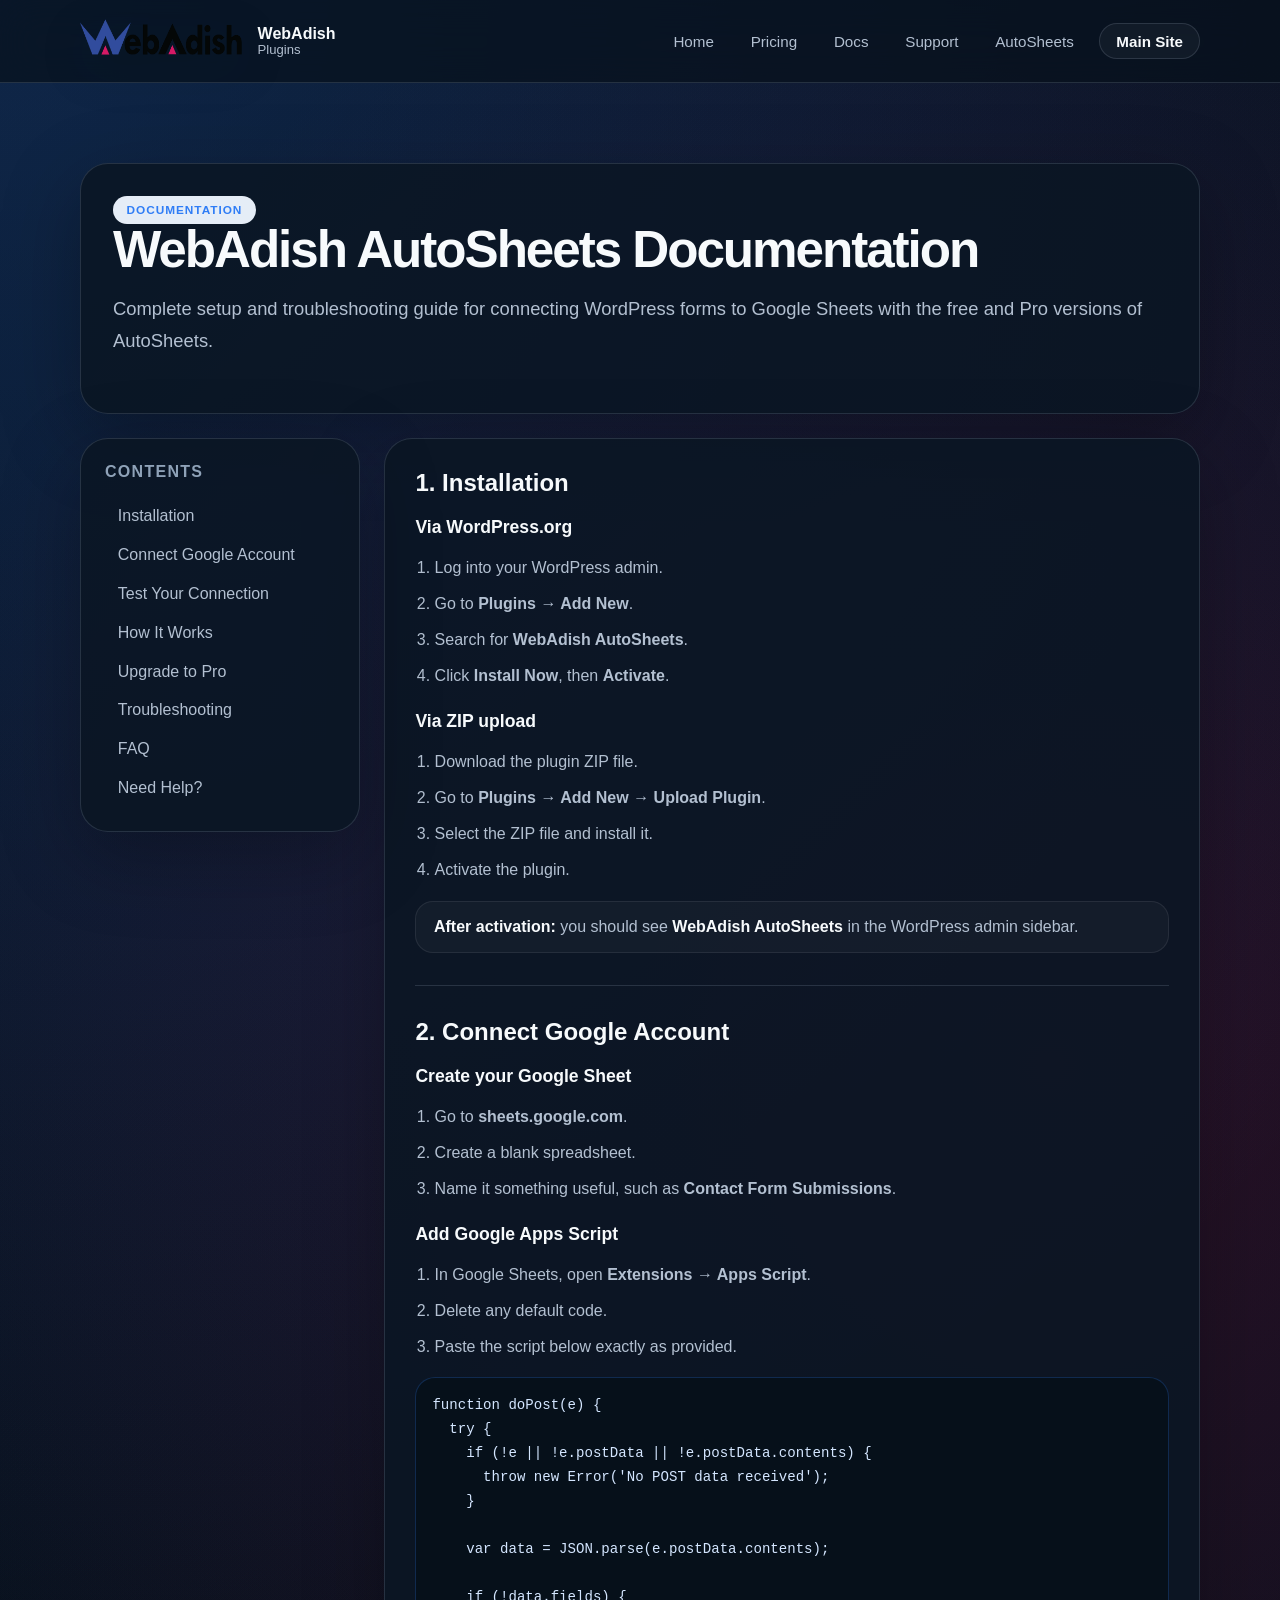
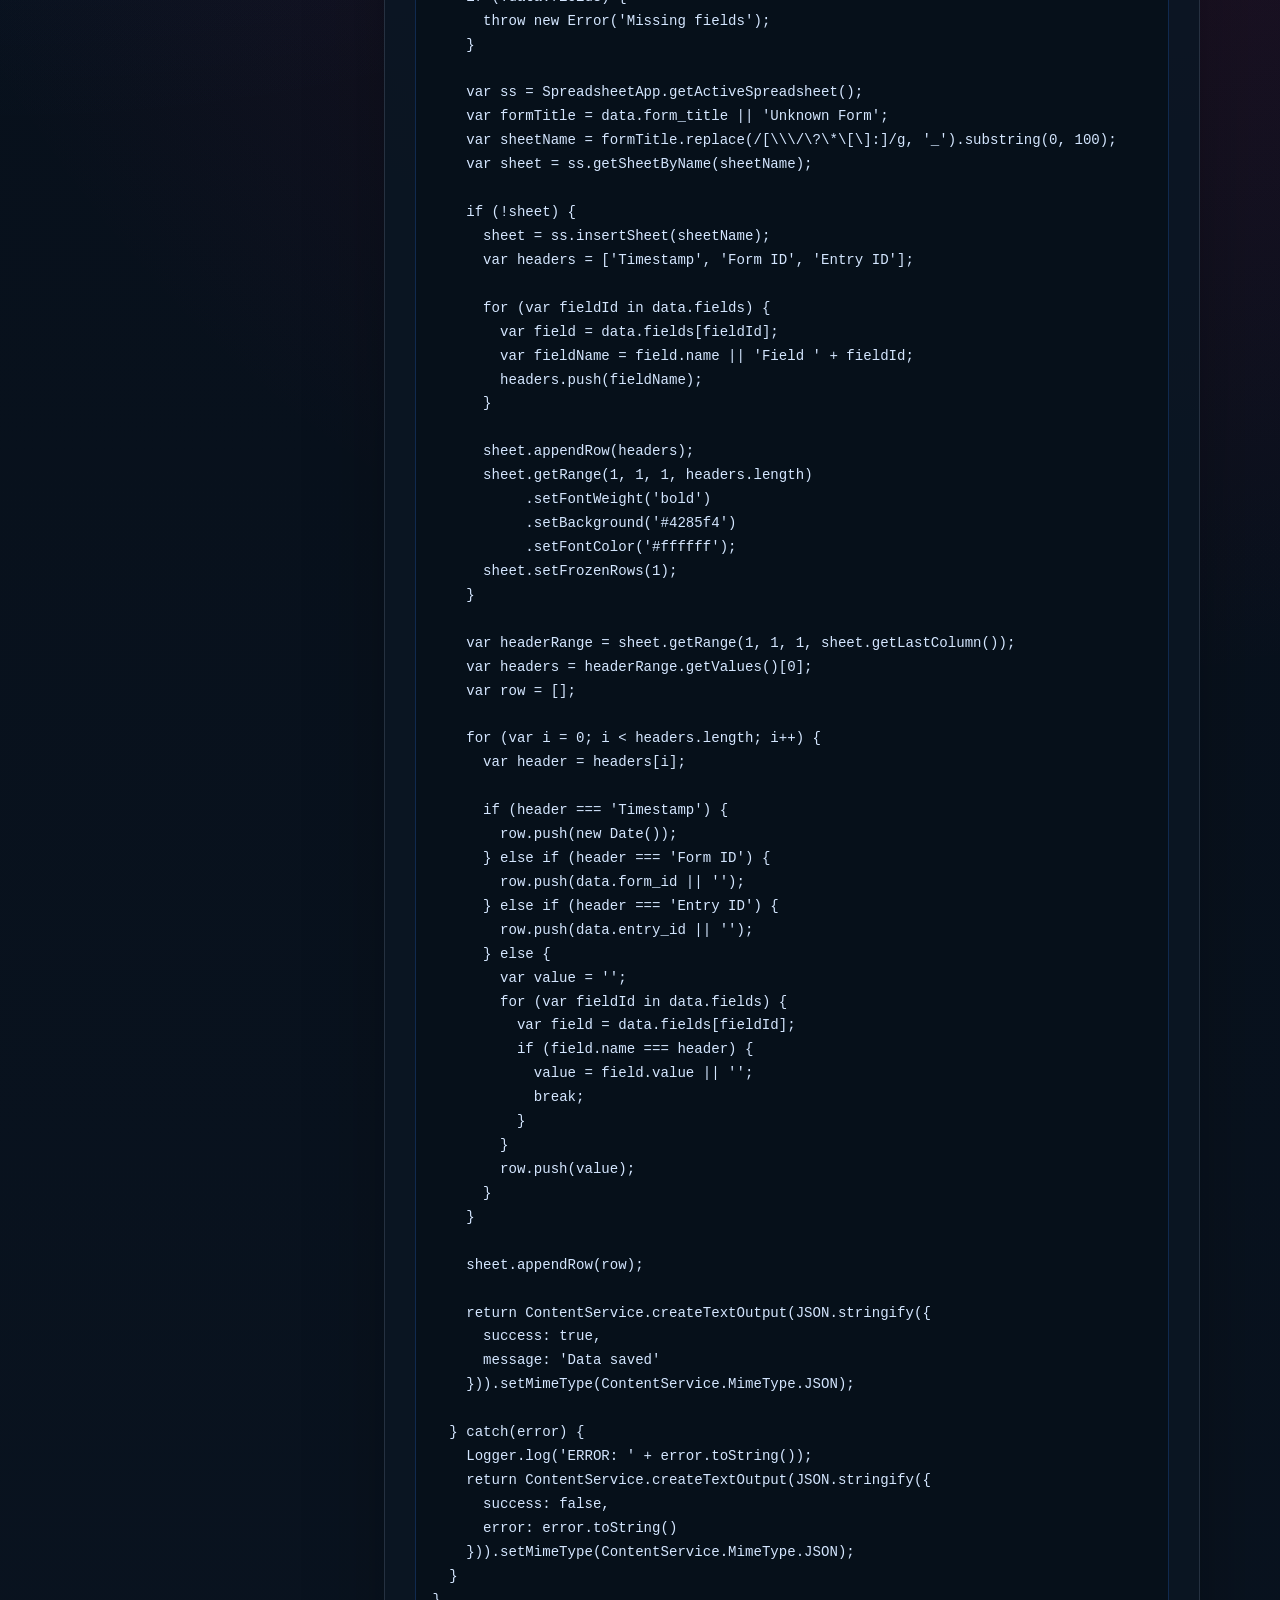
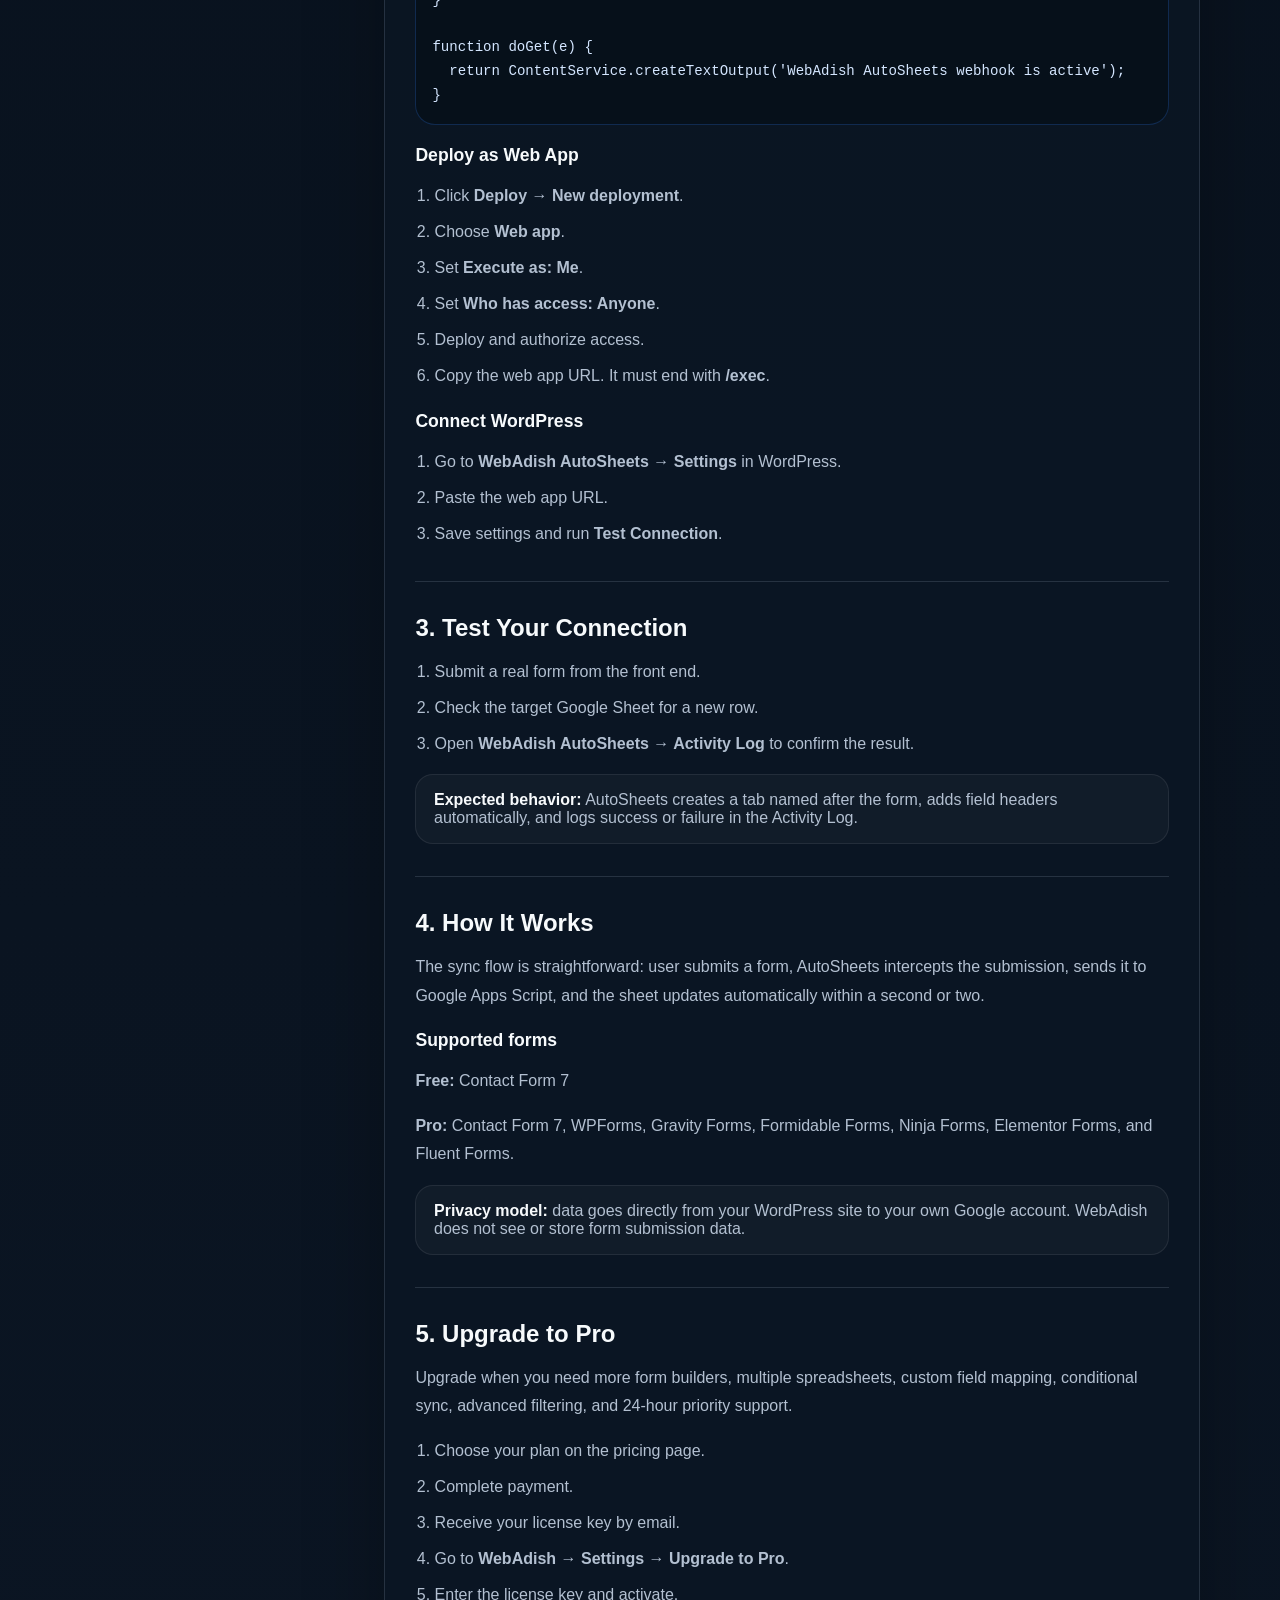
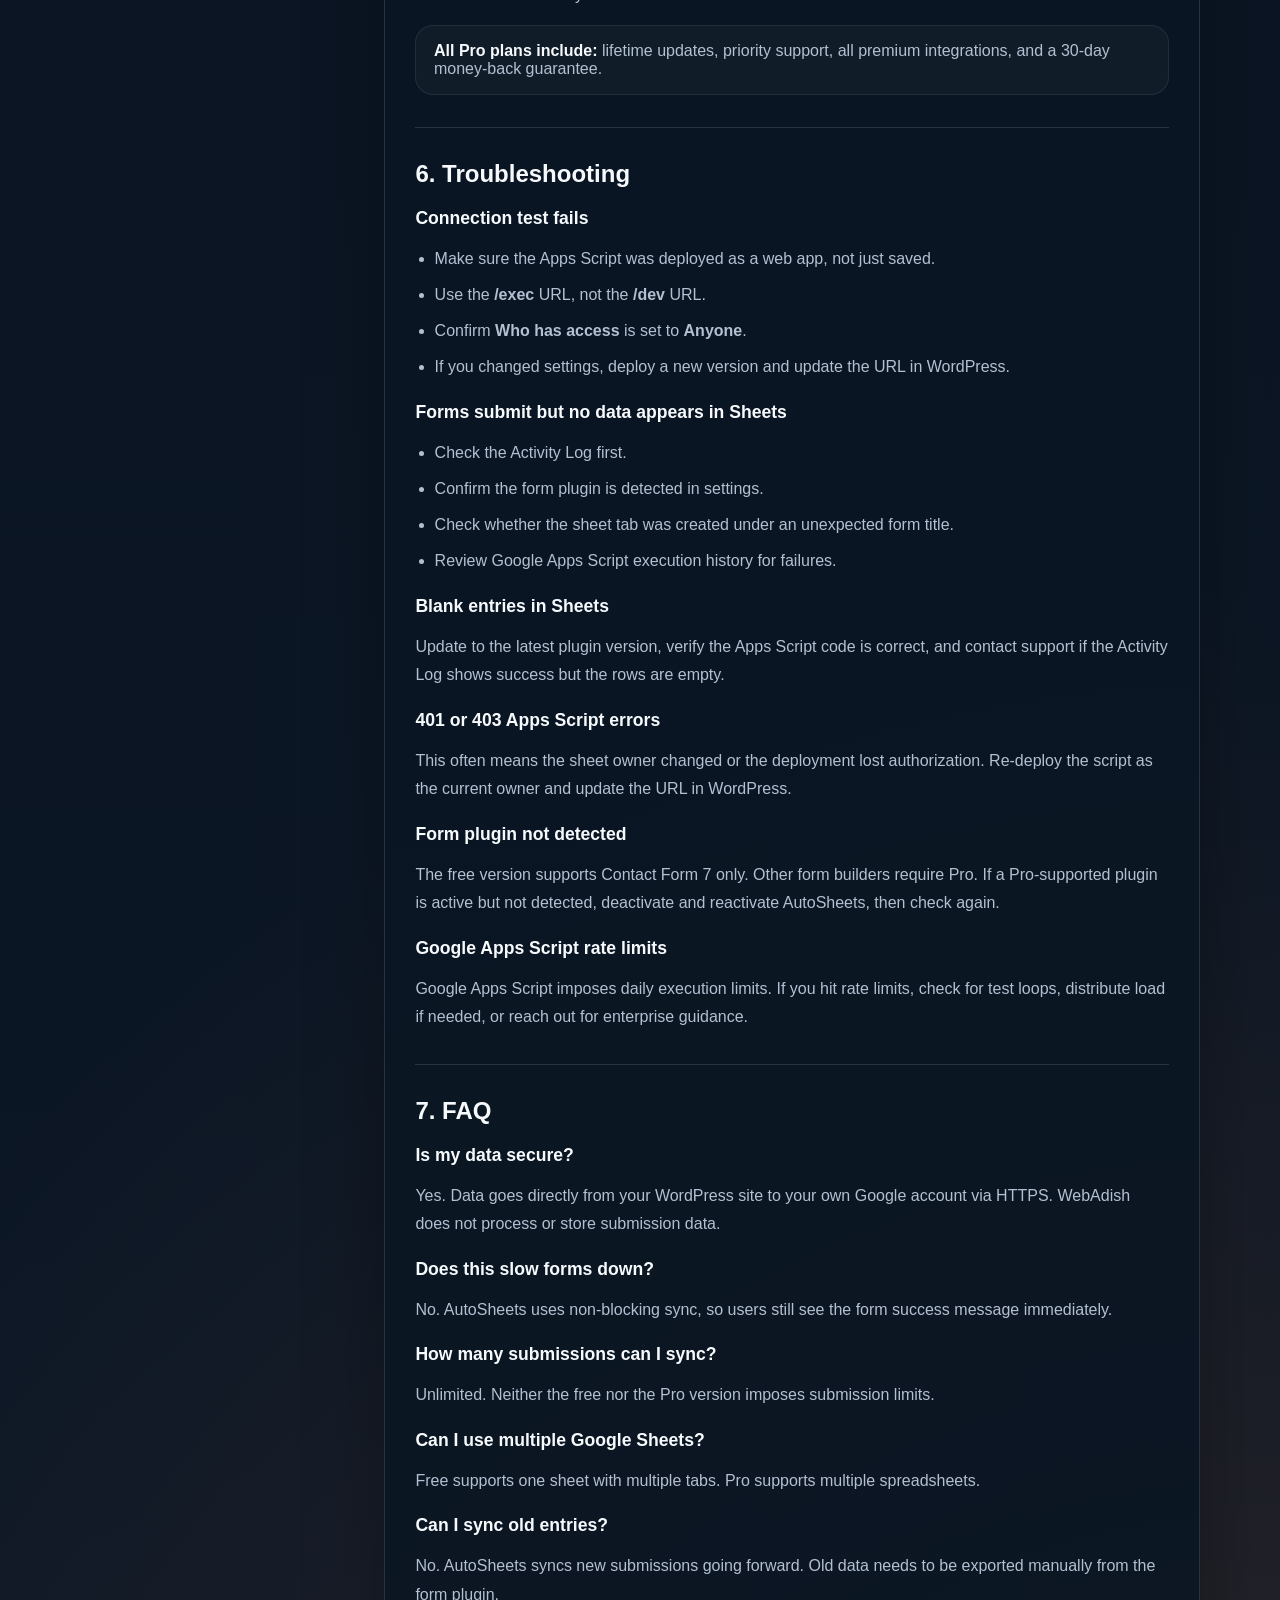
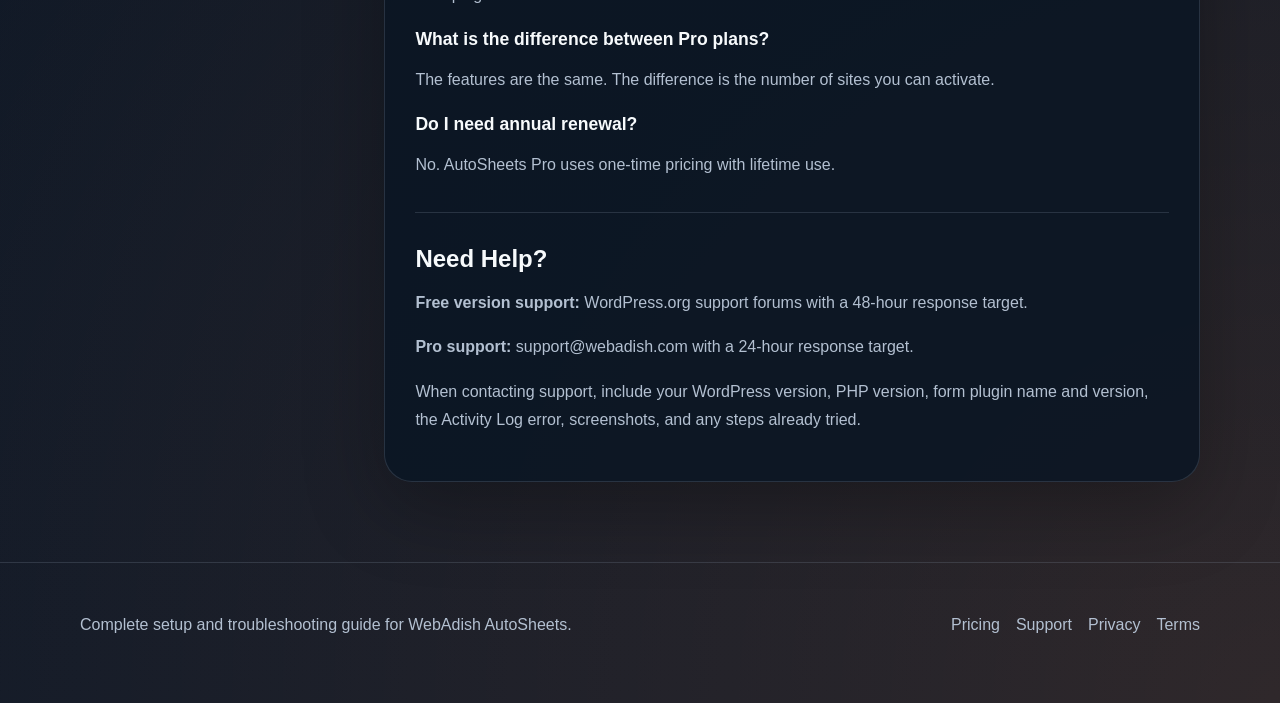
==== commit 131f6a07: "Add WebAdish logo to product site" ====
--- a/docs/index.html
+++ b/docs/index.html
@@ -13,7 +13,7 @@
       <header class="site-header">
         <div class="container nav-row">
           <a class="brand" href="../">
-            <span class="brand-mark">W</span>
+            <img class="brand-mark" src="../assets/webadish-logo.webp" alt="WebAdish" />
             <span class="brand-text"><strong>WebAdish</strong><span>Plugins</span></span>
           </a>
           <button class="nav-toggle" type="button" aria-label="Toggle navigation" data-nav-toggle><span></span><span></span></button>
--- a/assets/styles.css
+++ b/assets/styles.css
@@ -87,15 +87,11 @@
 }
 
 .brand-mark {
-  width: 42px;
-  height: 42px;
-  display: grid;
-  place-items: center;
-  border-radius: 14px;
-  background: linear-gradient(145deg, var(--primary), #83b4ff);
-  color: white;
-  font-weight: 800;
-  box-shadow: 0 12px 30px rgba(47, 125, 246, 0.28);
+  width: 164px;
+  height: auto;
+  max-width: 42vw;
+  object-fit: contain;
+  filter: drop-shadow(0 12px 24px rgba(8, 17, 28, 0.22));
 }
 
 .brand-text {
@@ -111,6 +107,24 @@
 .brand-text span:last-child {
   color: var(--muted);
   font-size: 0.82rem;
+}
+
+.brand.footer-brand .brand-mark {
+  width: 148px;
+}
+
+@media (max-width: 680px) {
+  .brand {
+    gap: 0.65rem;
+  }
+
+  .brand-mark {
+    width: 136px;
+  }
+
+  .brand.footer-brand .brand-mark {
+    width: 124px;
+  }
 }
 
 .site-nav {
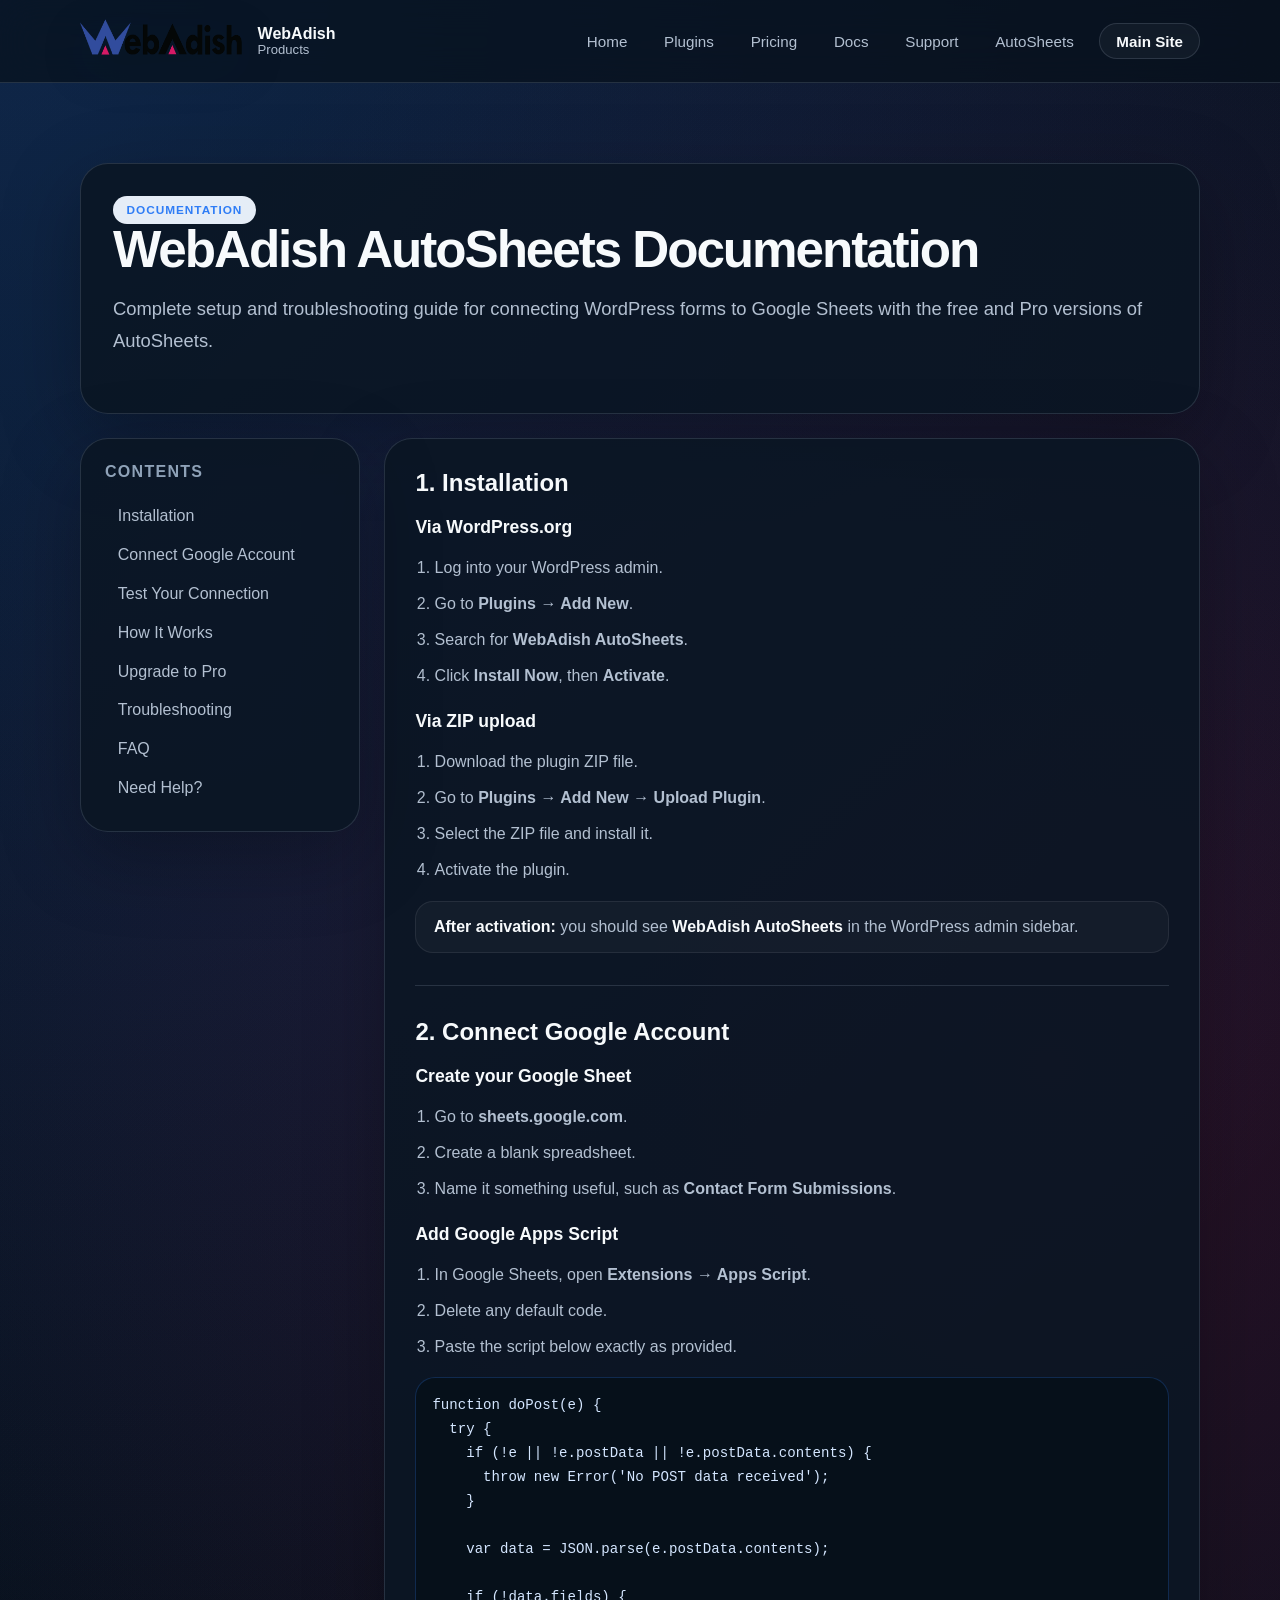
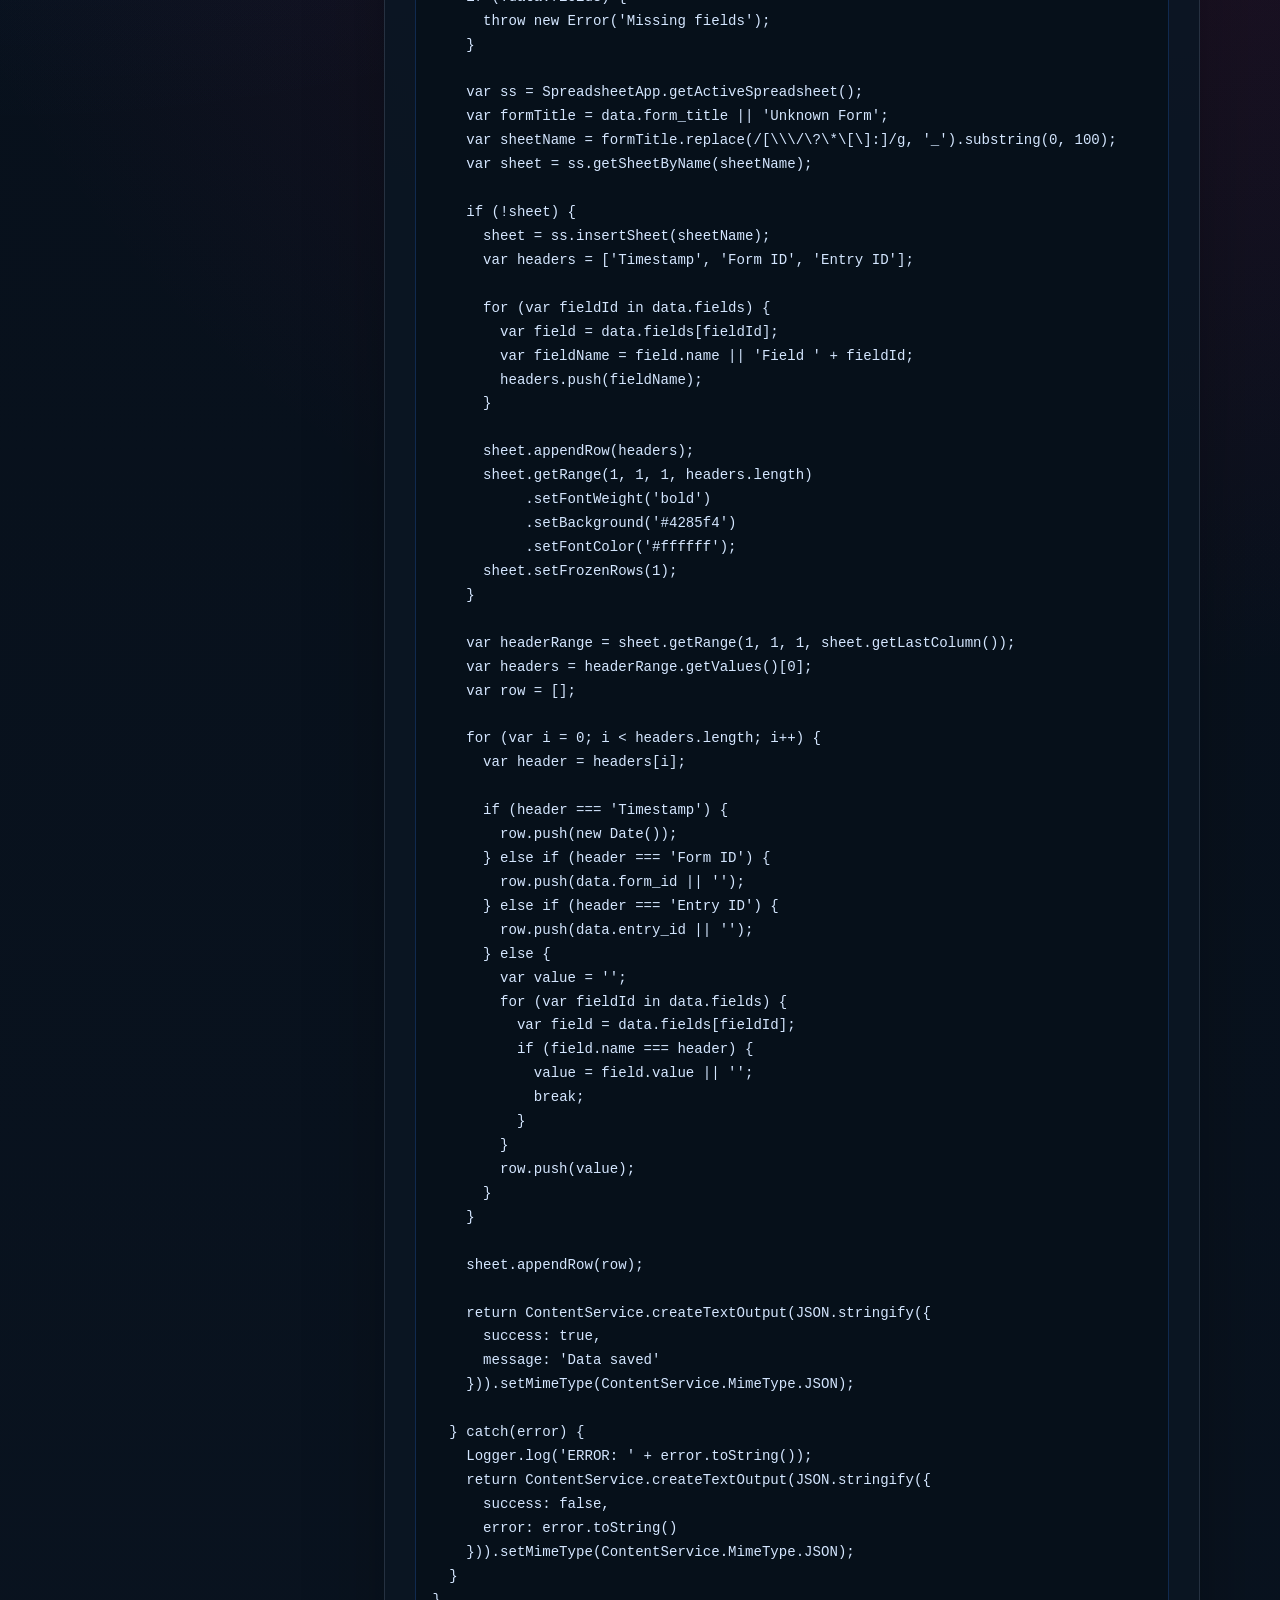
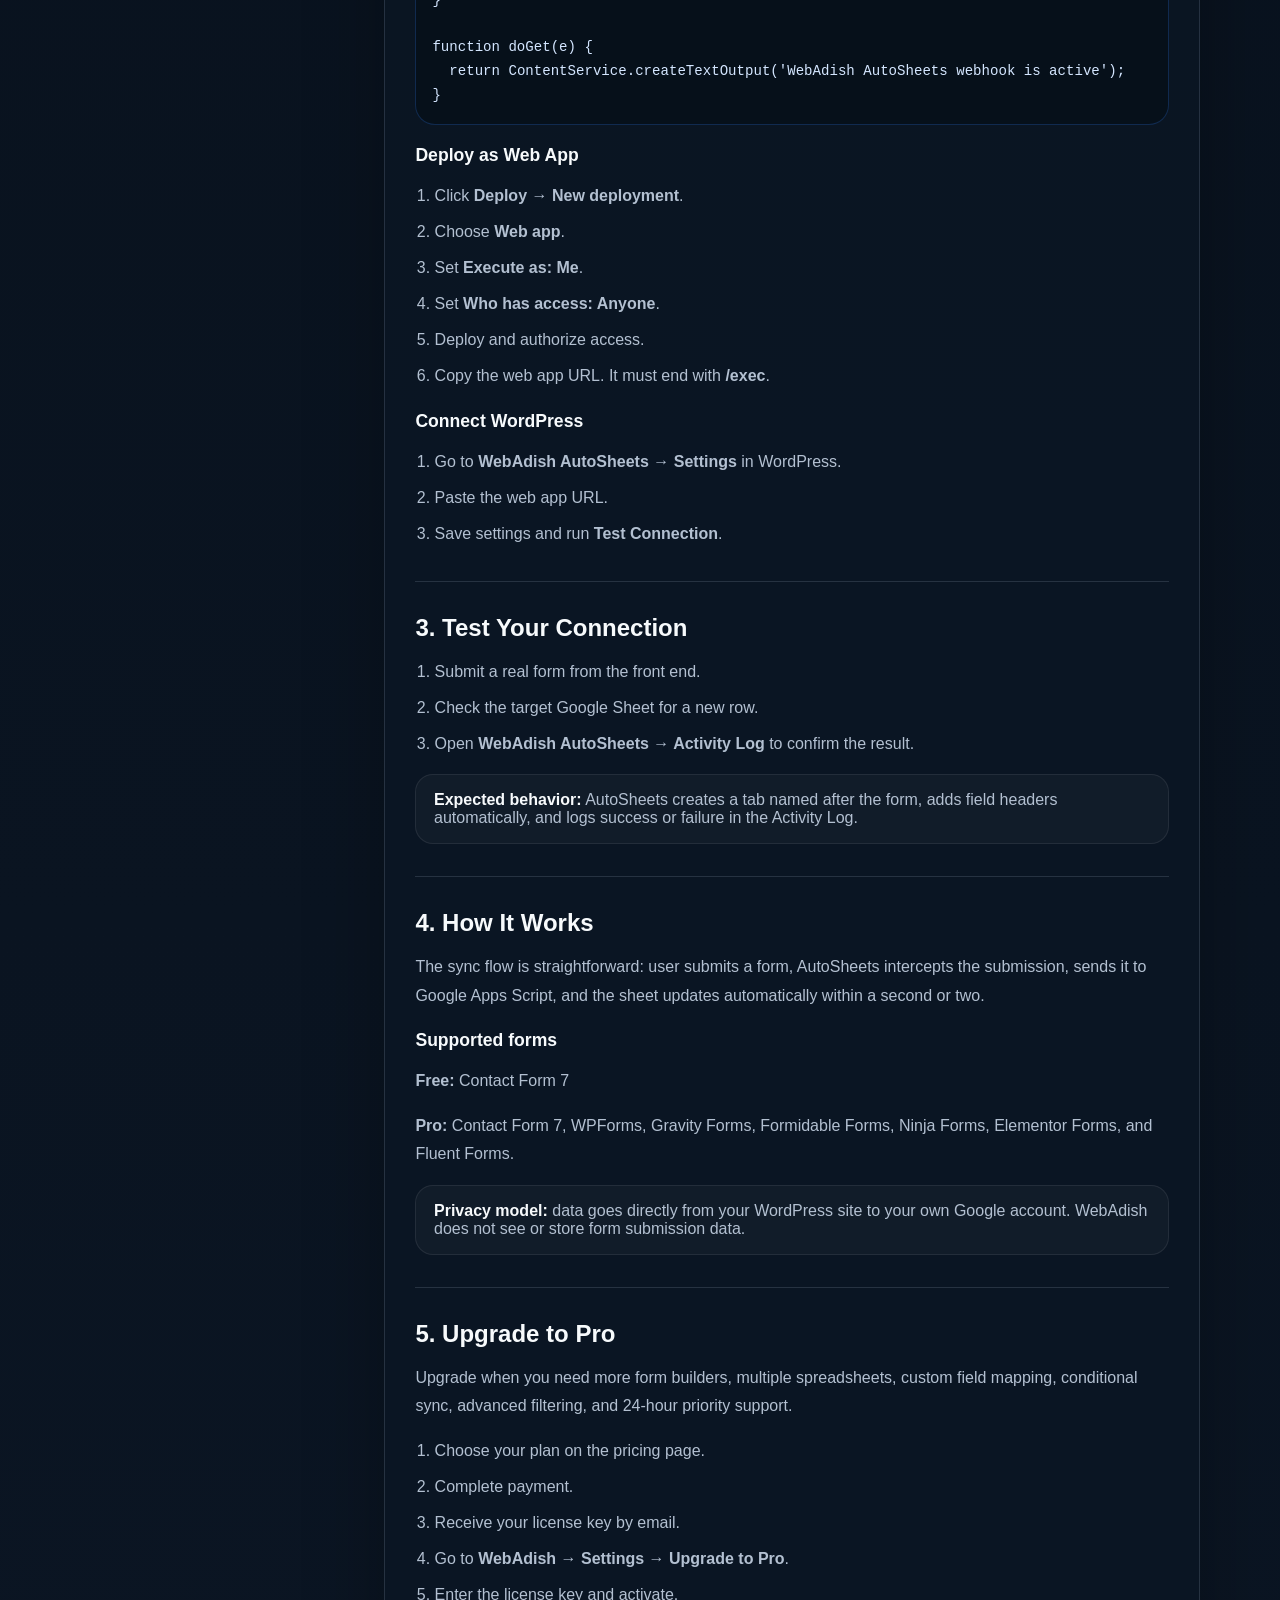
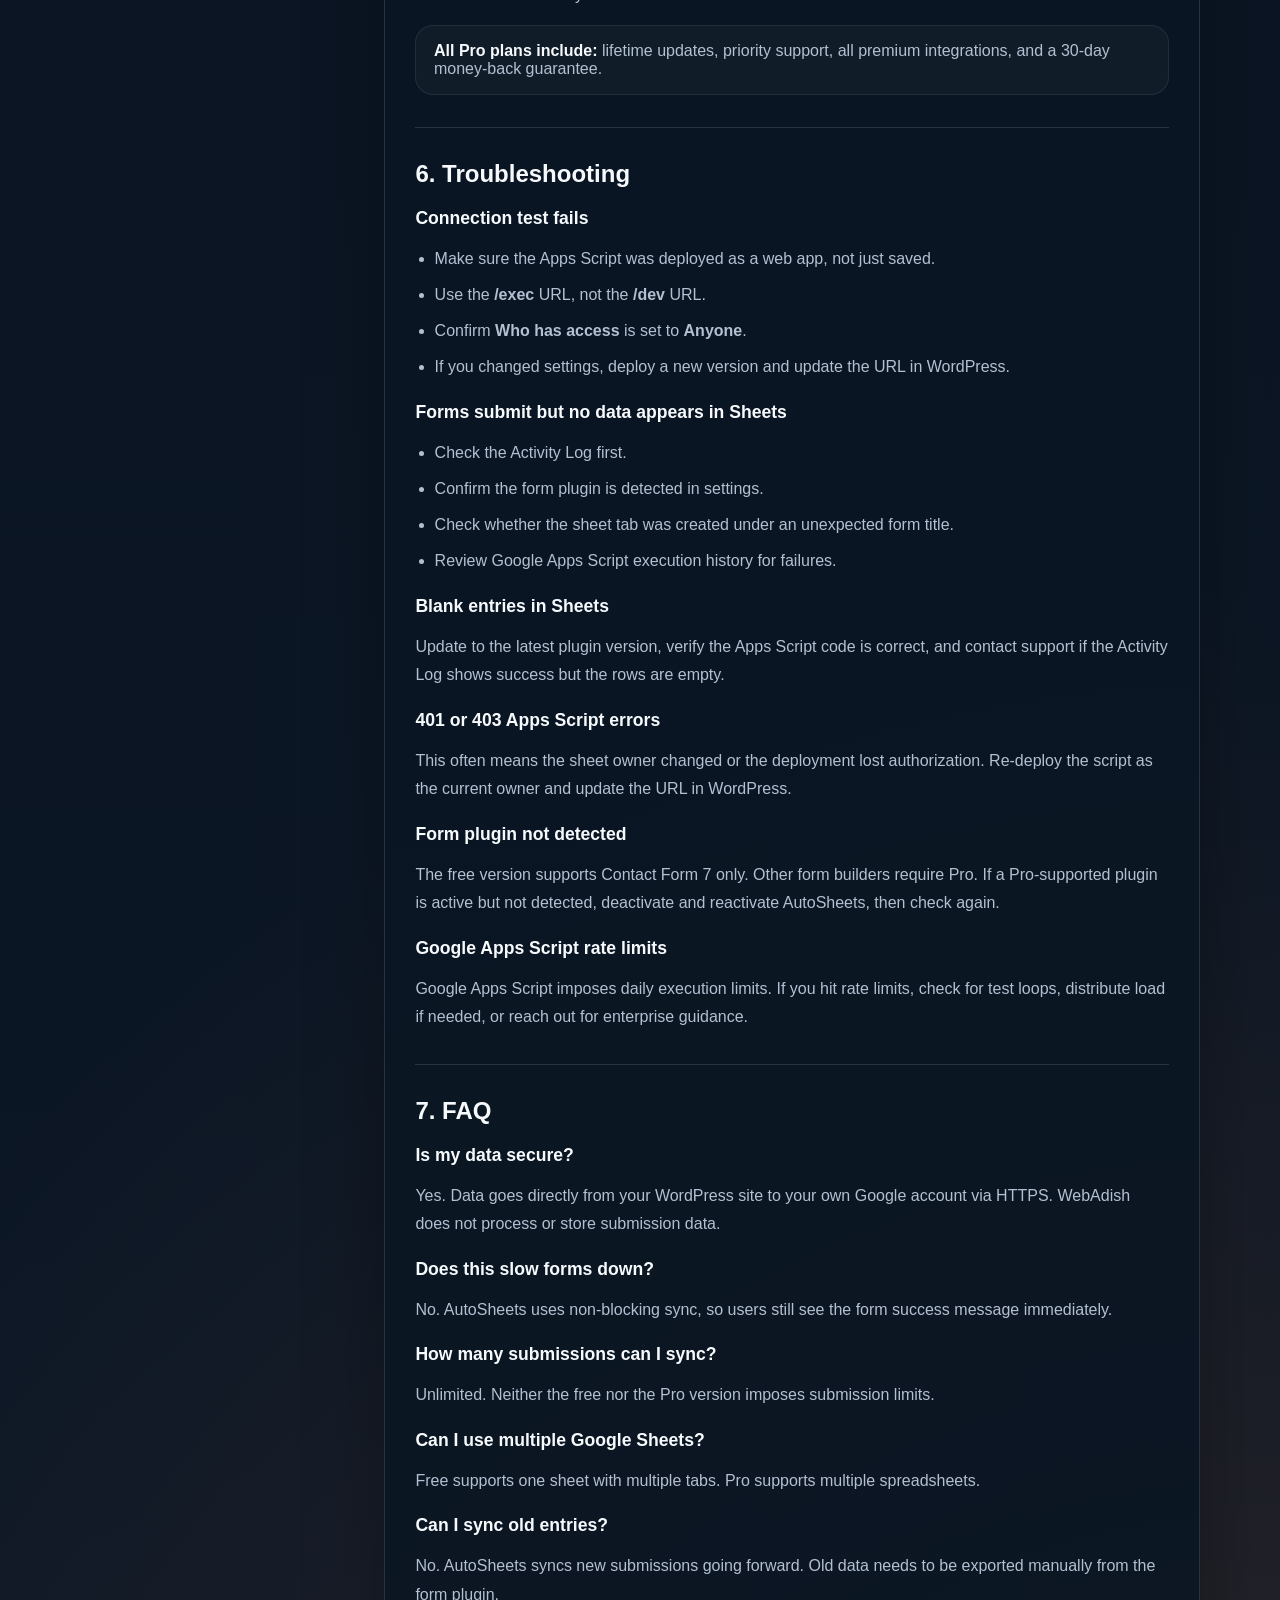
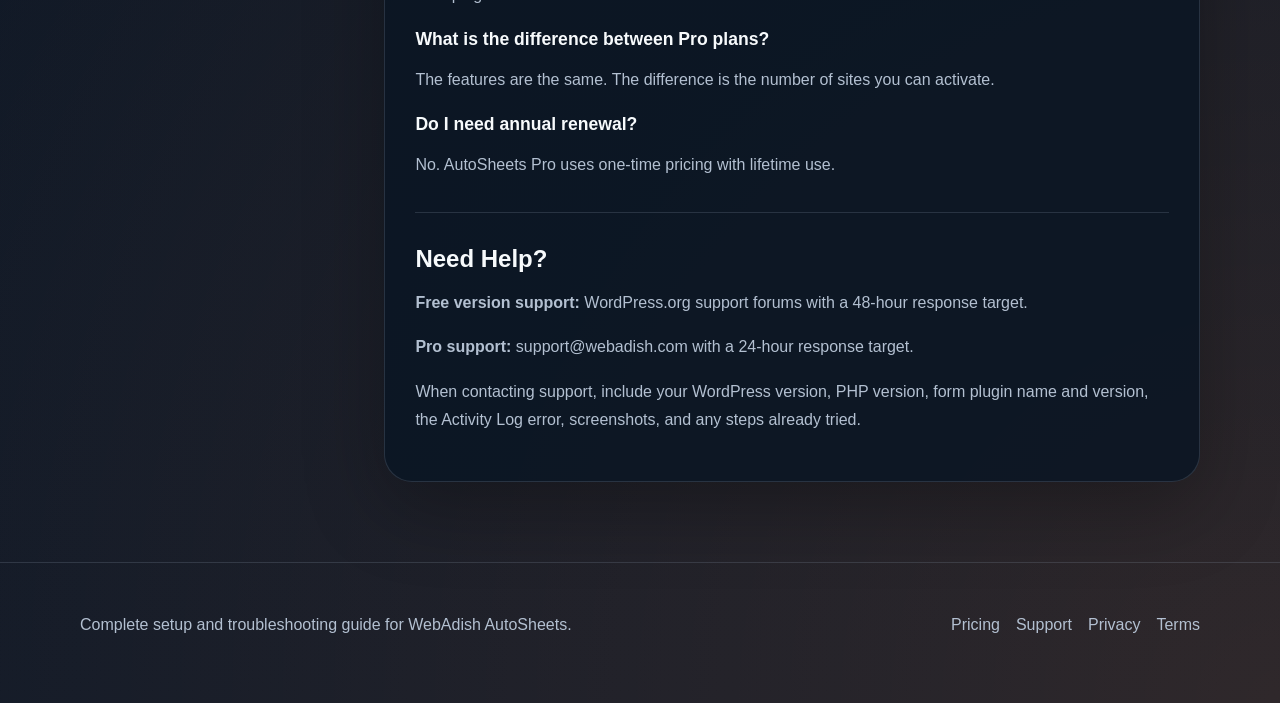
==== commit c8aa46ab: "Rebrand product site for products domain" ====
--- a/docs/index.html
+++ b/docs/index.html
@@ -3,7 +3,7 @@
   <head>
     <meta charset="UTF-8" />
     <meta name="viewport" content="width=device-width, initial-scale=1.0" />
-    <title>AutoSheets Documentation | WebAdish Plugins</title>
+    <title>AutoSheets Documentation | WebAdish Products</title>
     <meta name="description" content="Complete setup and troubleshooting guide for WebAdish AutoSheets for Google Sheets, including installation, Apps Script setup, testing, upgrades, and FAQ." />
     <link rel="stylesheet" href="../assets/styles.css" />
     <script defer src="../assets/site.js"></script>
@@ -14,11 +14,12 @@
         <div class="container nav-row">
           <a class="brand" href="../">
             <img class="brand-mark" src="../assets/webadish-logo.webp" alt="WebAdish" />
-            <span class="brand-text"><strong>WebAdish</strong><span>Plugins</span></span>
+            <span class="brand-text"><strong>WebAdish</strong><span>Products</span></span>
           </a>
           <button class="nav-toggle" type="button" aria-label="Toggle navigation" data-nav-toggle><span></span><span></span></button>
           <nav class="site-nav" data-nav>
             <a href="../" data-nav-link>Home</a>
+            <a href="../#plugins" data-nav-link>Plugins</a>
             <a href="../pricing/" data-nav-link>Pricing</a>
             <a href="../docs/" data-nav-link>Docs</a>
             <a href="../support/" data-nav-link>Support</a>
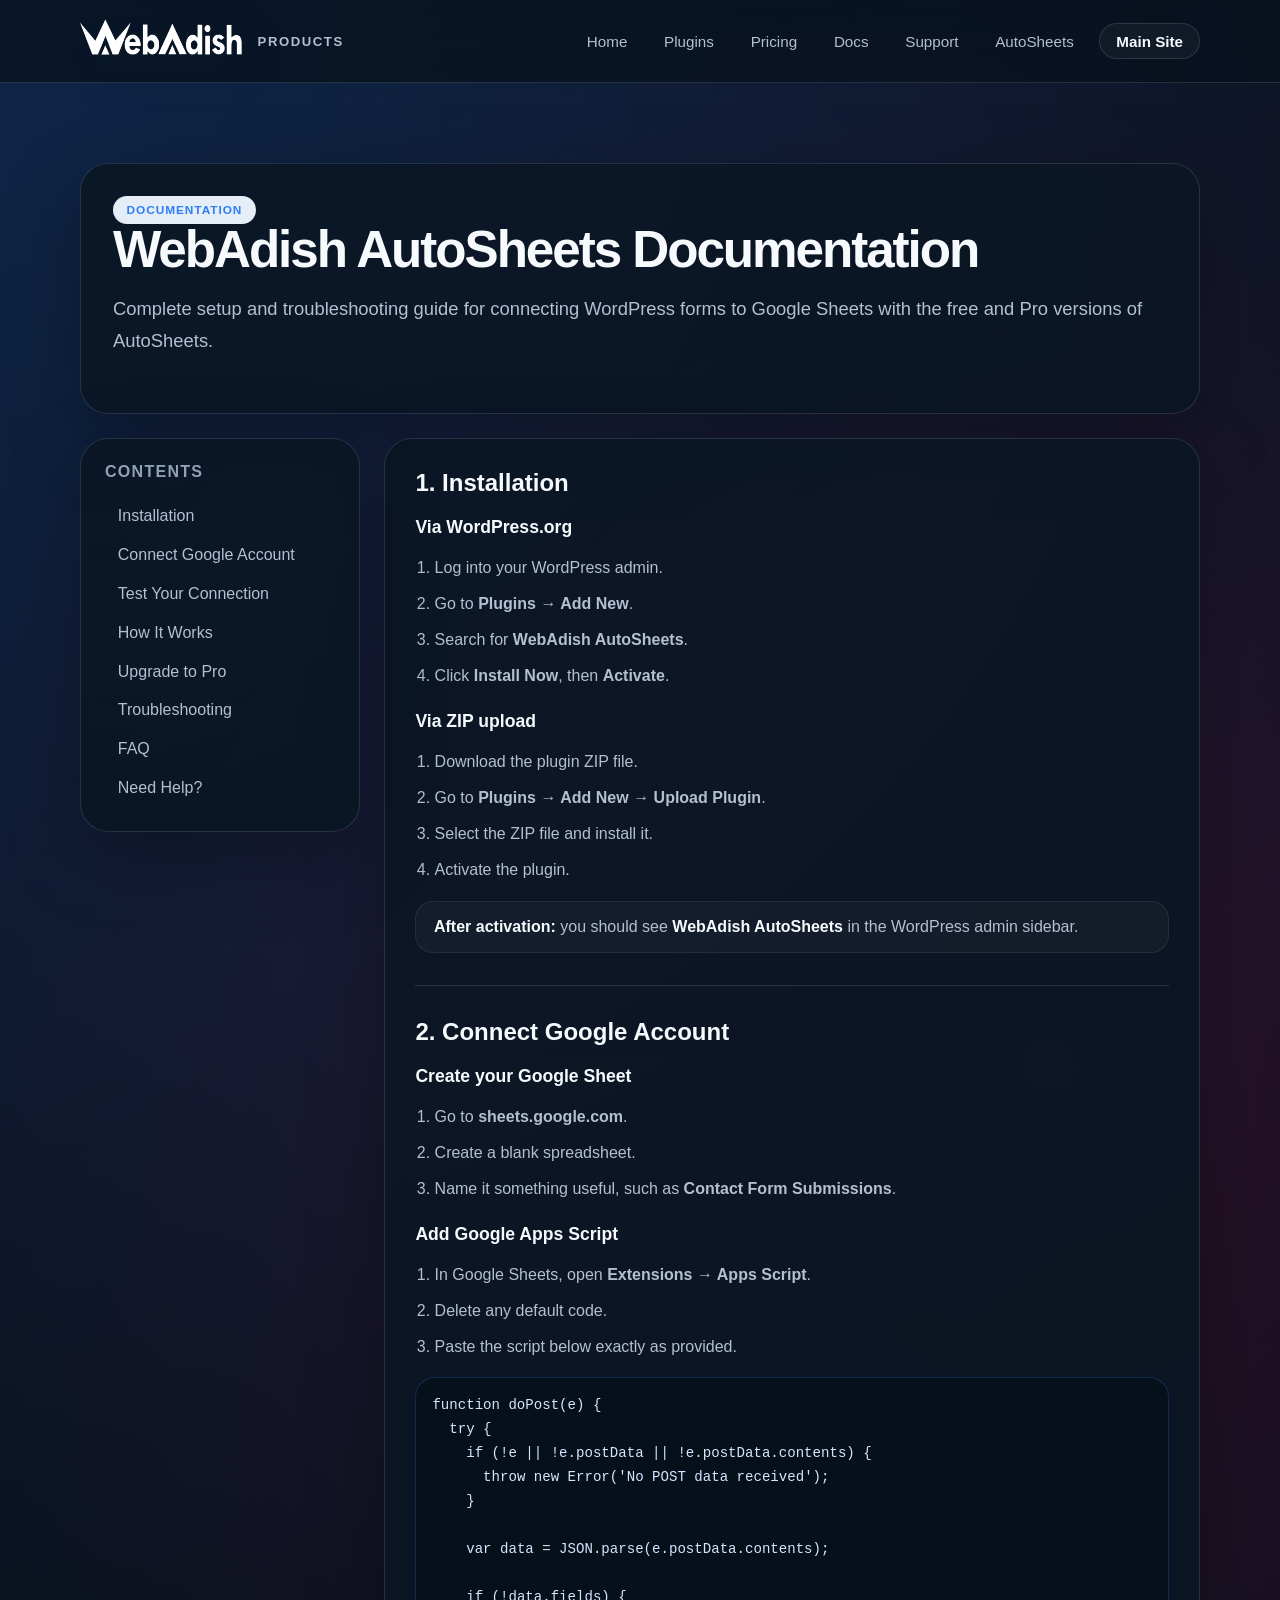
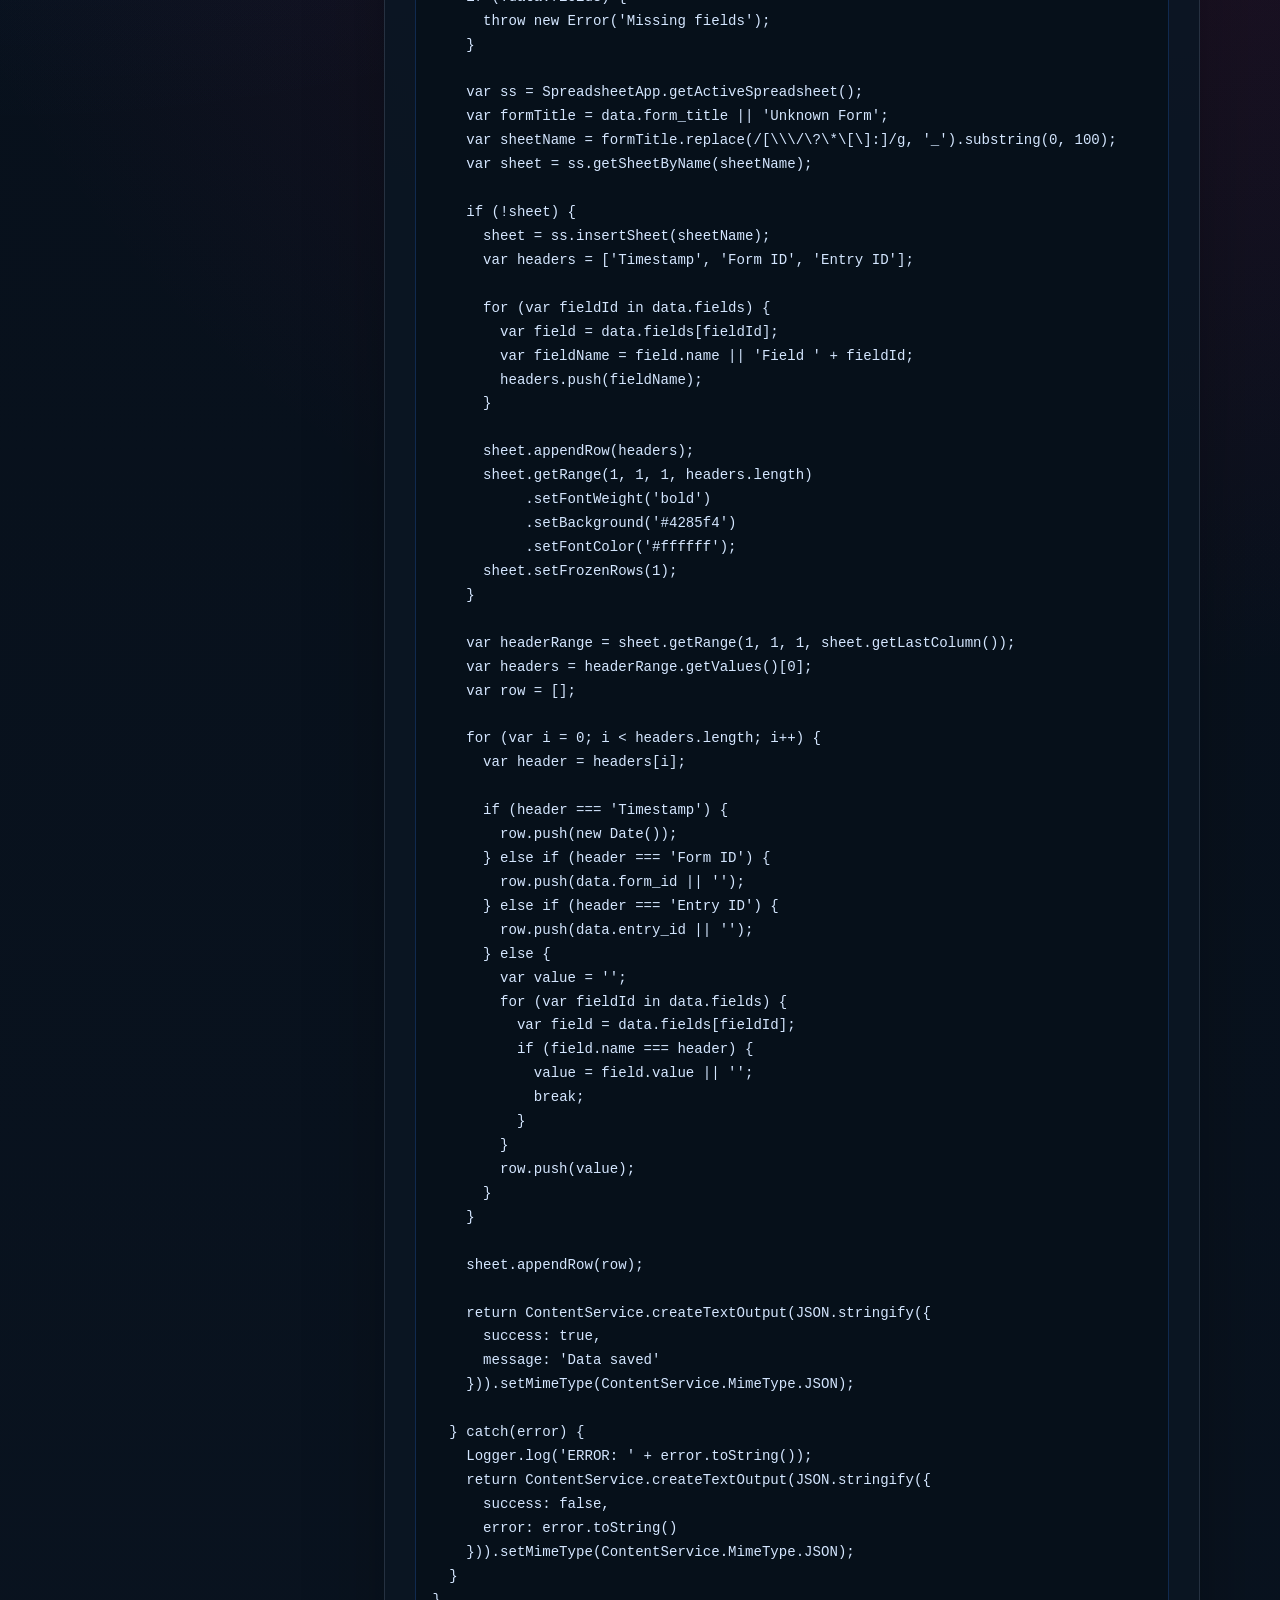
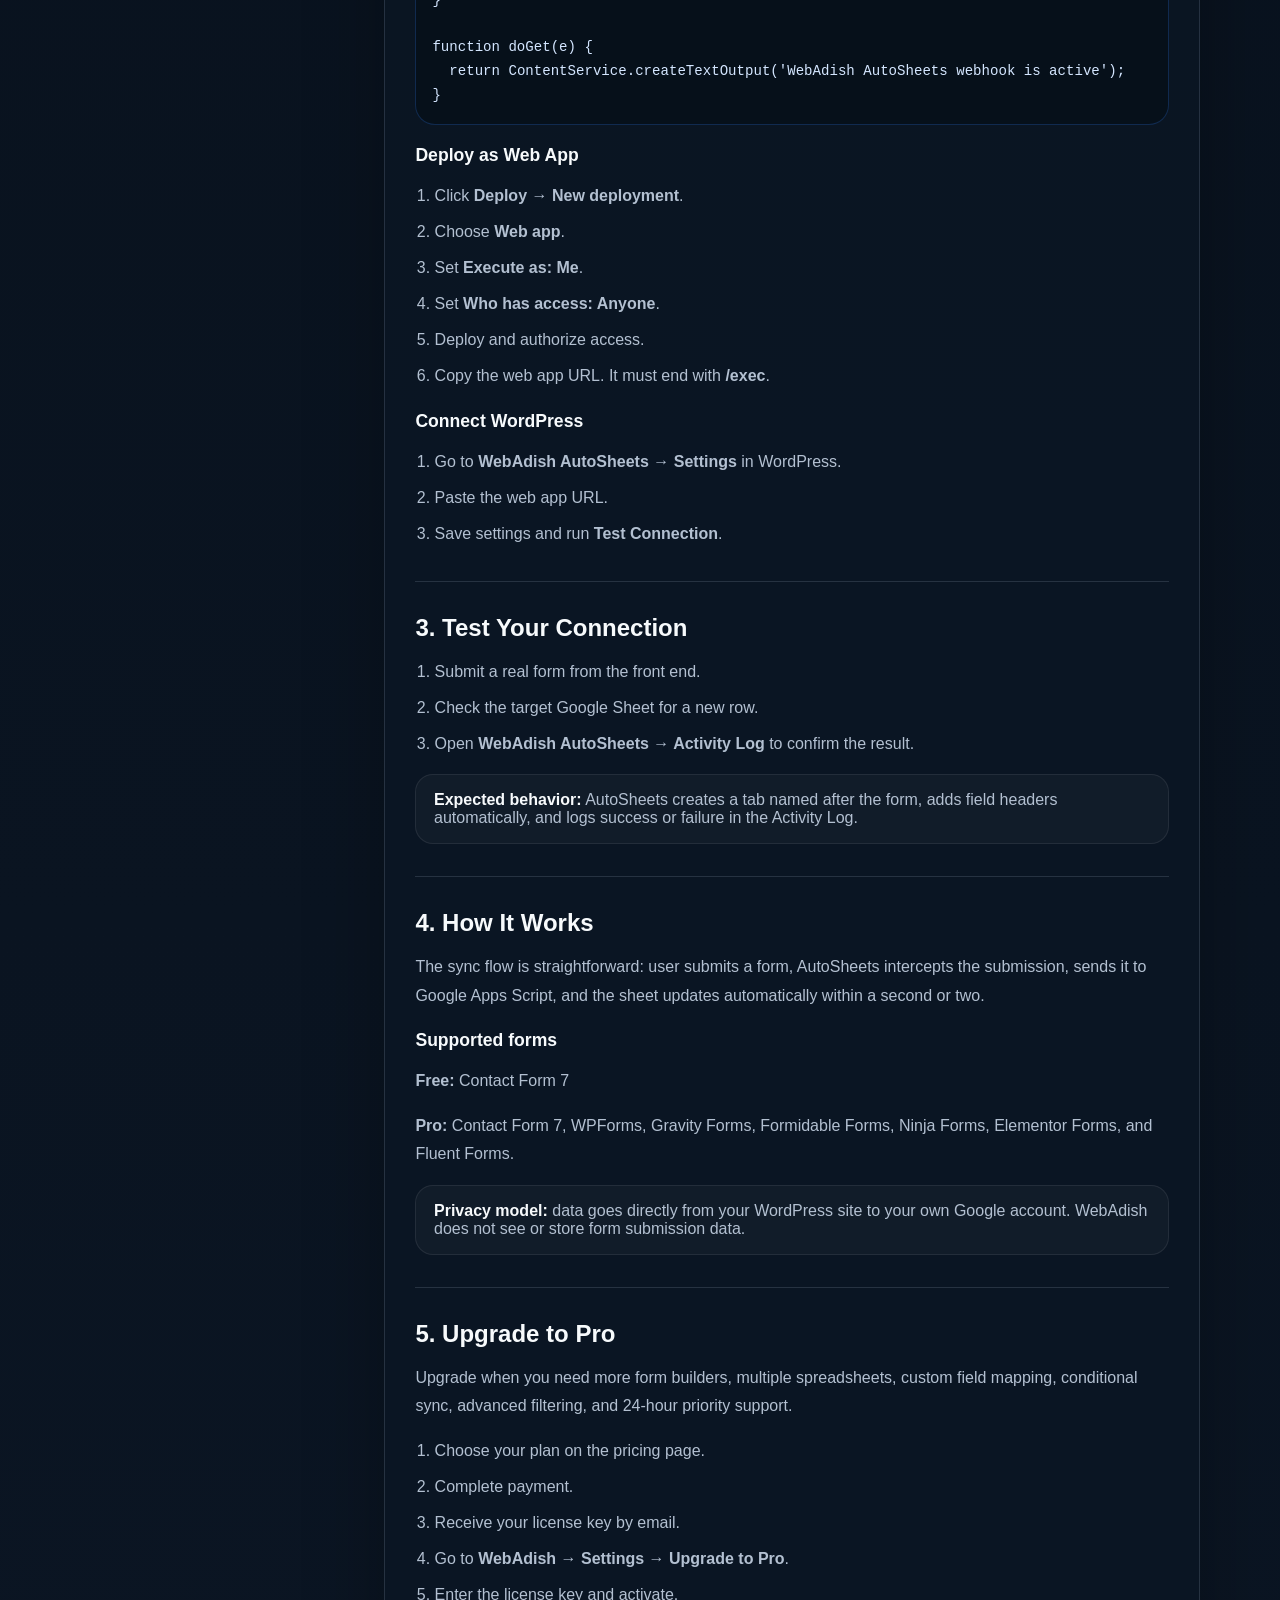
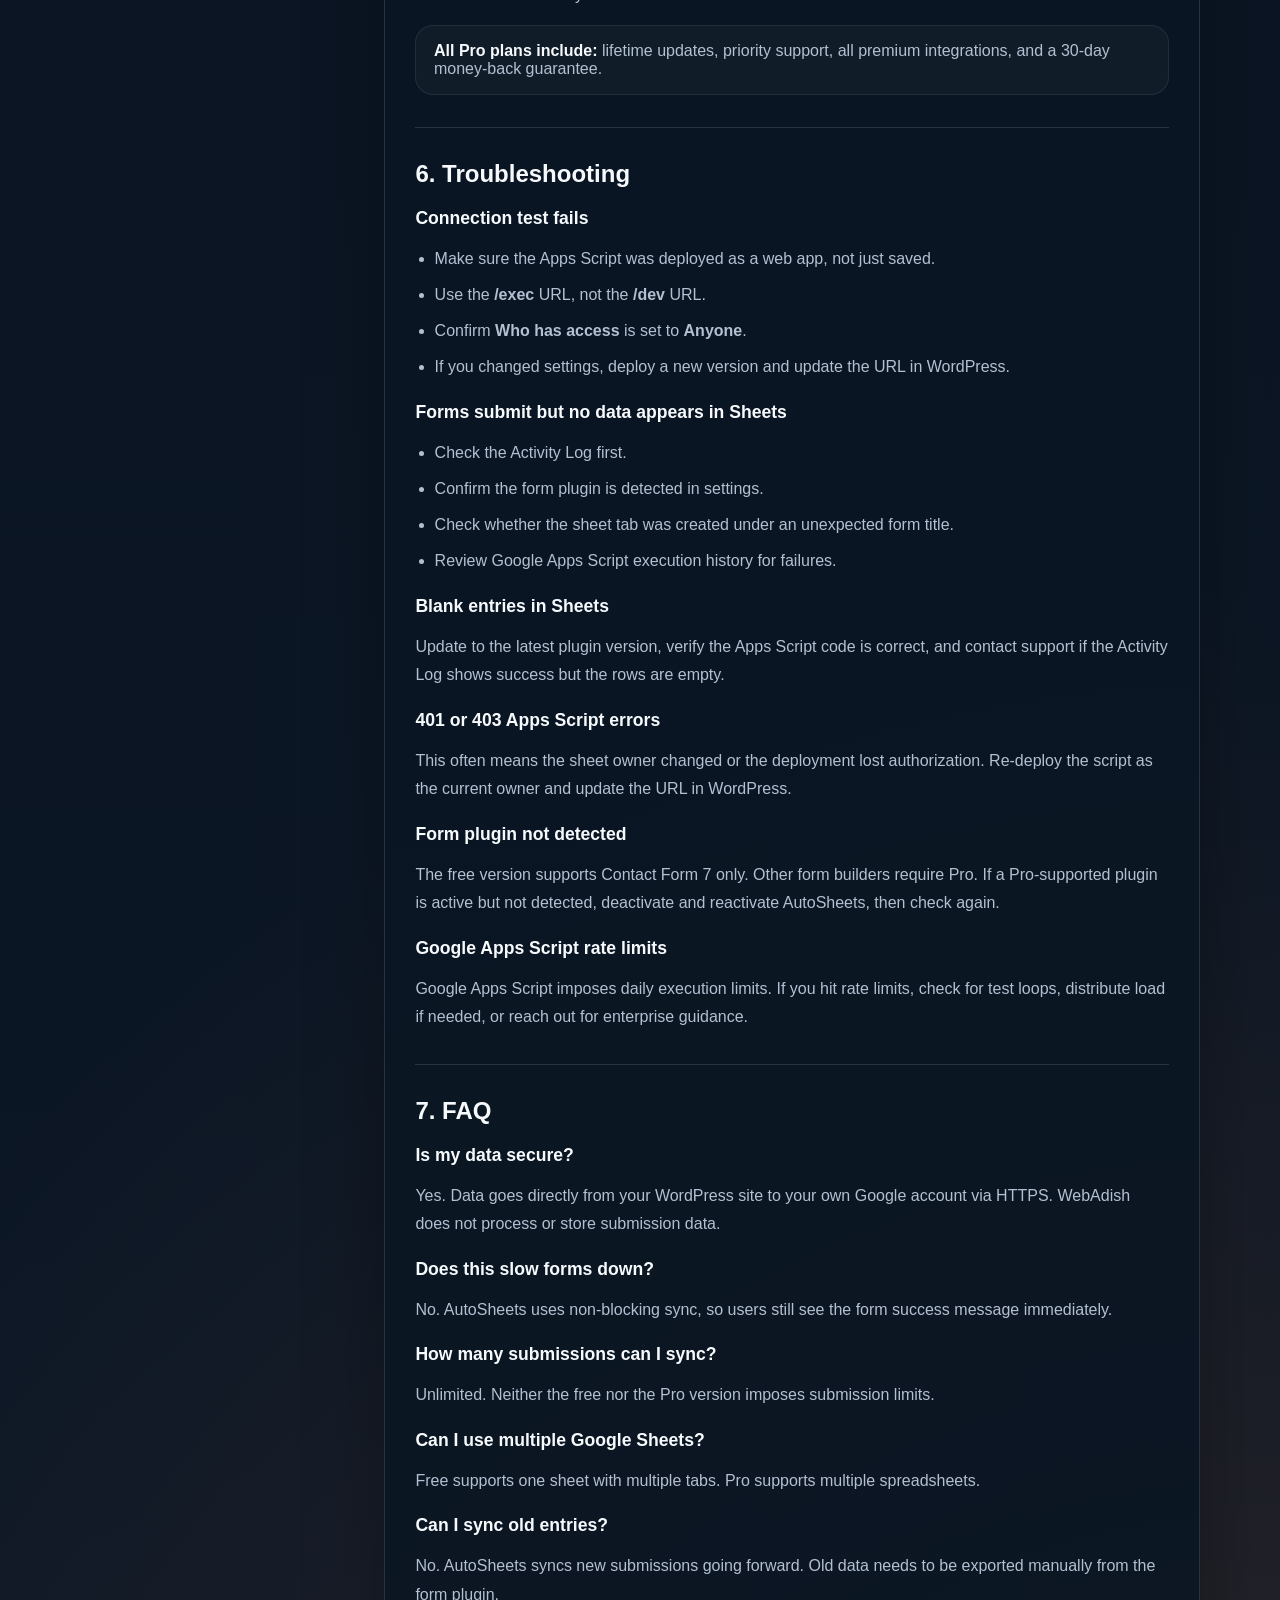
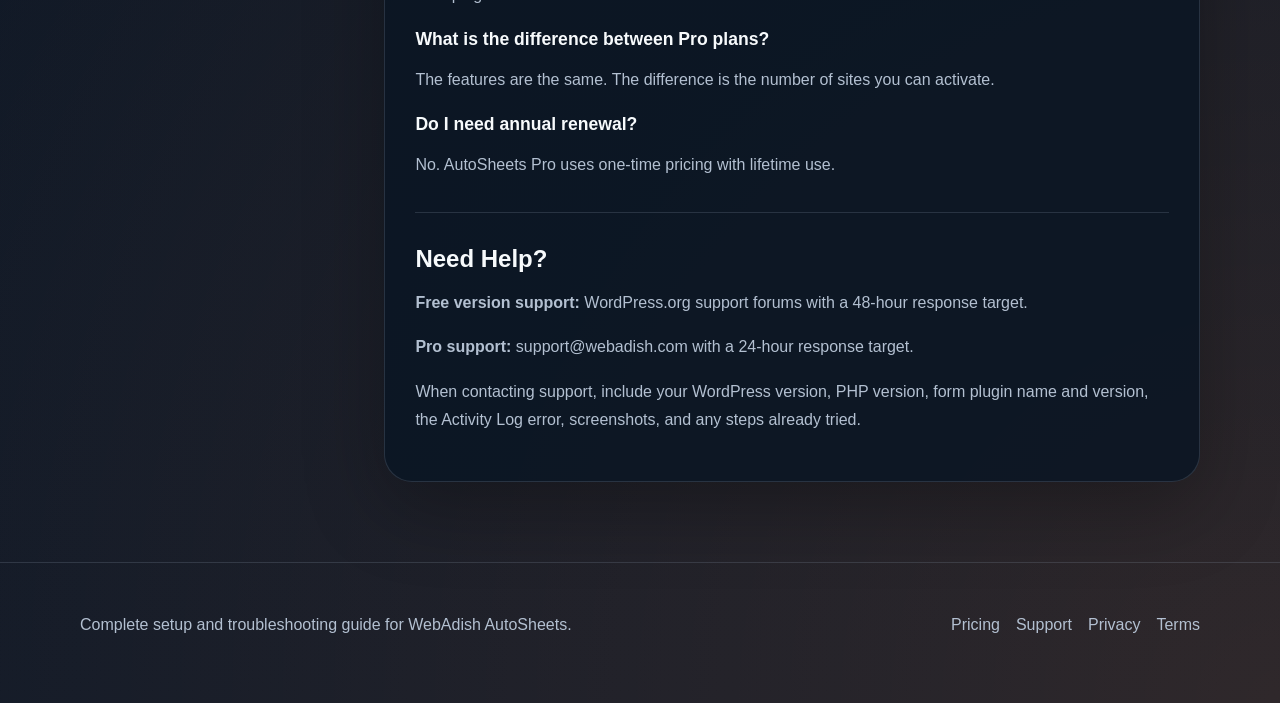
==== commit 353d1f31: "Simplify product site brand lockup" ====
--- a/docs/index.html
+++ b/docs/index.html
@@ -14,7 +14,7 @@
         <div class="container nav-row">
           <a class="brand" href="../">
             <img class="brand-mark" src="../assets/webadish-logo.webp" alt="WebAdish" />
-            <span class="brand-text"><strong>WebAdish</strong><span>Products</span></span>
+            <span class="brand-label">Products</span>
           </a>
           <button class="nav-toggle" type="button" aria-label="Toggle navigation" data-nav-toggle><span></span><span></span></button>
           <nav class="site-nav" data-nav>
--- a/assets/styles.css
+++ b/assets/styles.css
@@ -91,22 +91,15 @@
   height: auto;
   max-width: 42vw;
   object-fit: contain;
-  filter: drop-shadow(0 12px 24px rgba(8, 17, 28, 0.22));
-}
-
-.brand-text {
-  display: flex;
-  flex-direction: column;
-  line-height: 1.05;
-}
-
-.brand-text strong {
-  font-size: 1rem;
-}
-
-.brand-text span:last-child {
+  filter: brightness(0) invert(1) drop-shadow(0 12px 24px rgba(8, 17, 28, 0.18));
+}
+
+.brand-label {
   color: var(--muted);
   font-size: 0.82rem;
+  font-weight: 700;
+  letter-spacing: 0.12em;
+  text-transform: uppercase;
 }
 
 .brand.footer-brand .brand-mark {
@@ -119,11 +112,11 @@
   }
 
   .brand-mark {
-    width: 136px;
+    width: 132px;
   }
 
   .brand.footer-brand .brand-mark {
-    width: 124px;
+    width: 118px;
   }
 }
 
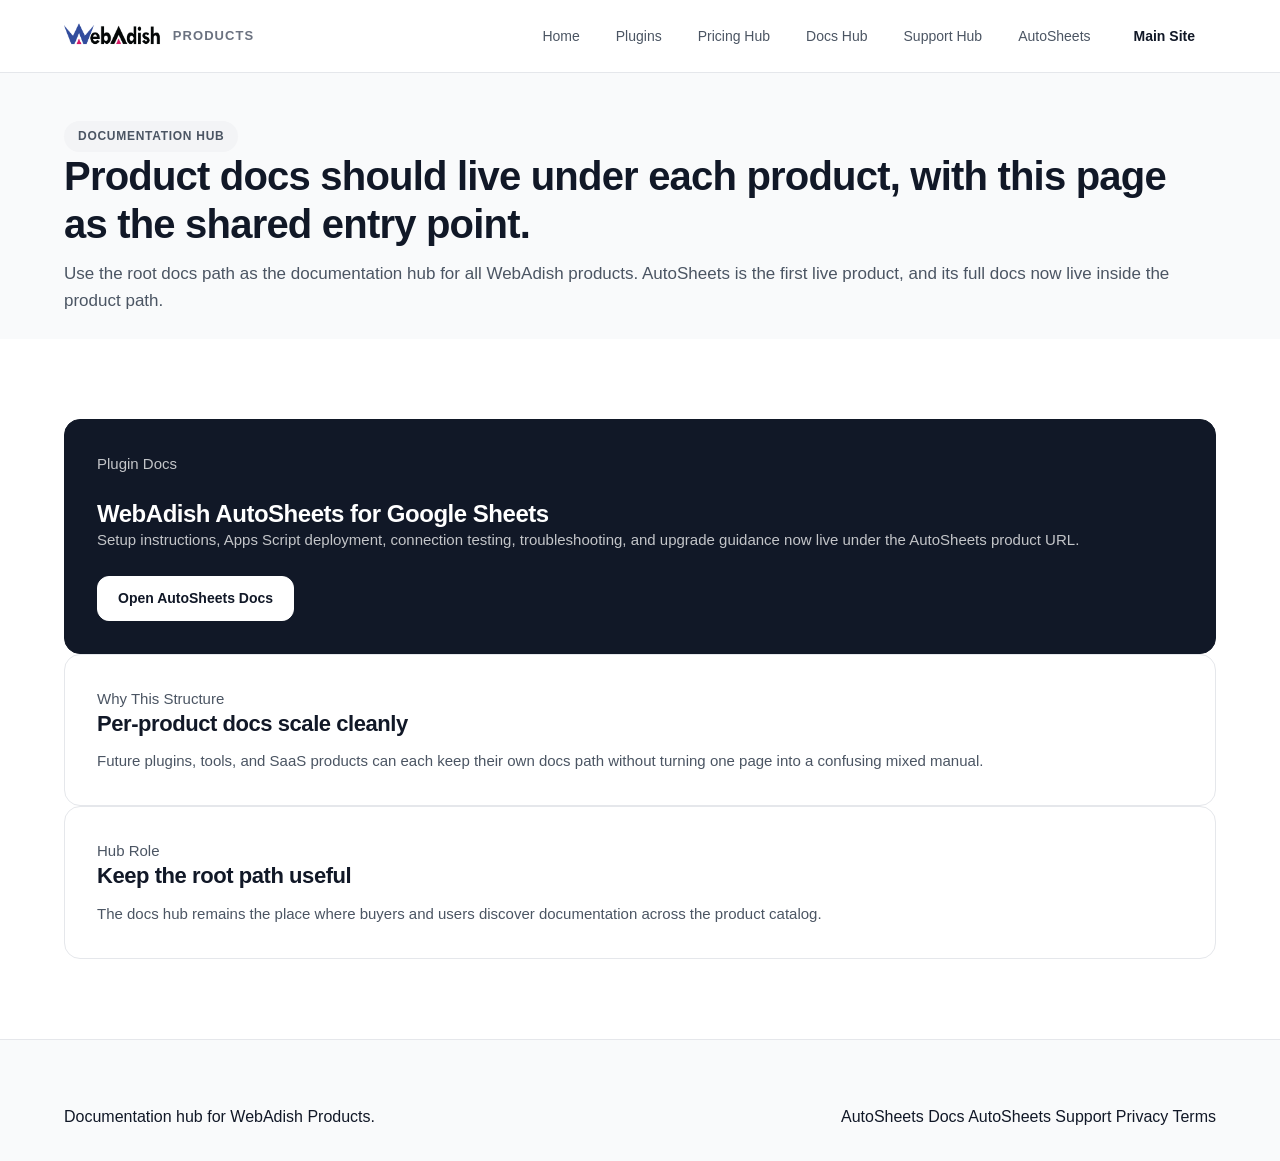
==== commit c98c0f3a: "Restructure AutoSheets docs support and pricing URLs" ====
--- a/docs/index.html
+++ b/docs/index.html
@@ -3,8 +3,8 @@
   <head>
     <meta charset="UTF-8" />
     <meta name="viewport" content="width=device-width, initial-scale=1.0" />
-    <title>AutoSheets Documentation | WebAdish Products</title>
-    <meta name="description" content="Complete setup and troubleshooting guide for WebAdish AutoSheets for Google Sheets, including installation, Apps Script setup, testing, upgrades, and FAQ." />
+    <title>Documentation Hub | WebAdish Products</title>
+    <meta name="description" content="Product documentation hub for WebAdish Products. Start with AutoSheets docs and leave room for future product documentation under each product path." />
     <link rel="stylesheet" href="../assets/styles.css" />
     <script defer src="../assets/site.js"></script>
   </head>
@@ -20,260 +20,54 @@
           <nav class="site-nav" data-nav>
             <a href="../" data-nav-link>Home</a>
             <a href="../#plugins" data-nav-link>Plugins</a>
-            <a href="../pricing/" data-nav-link>Pricing</a>
-            <a href="../docs/" data-nav-link>Docs</a>
-            <a href="../support/" data-nav-link>Support</a>
+            <a href="../pricing/" data-nav-link>Pricing Hub</a>
+            <a href="../docs/" data-nav-link>Docs Hub</a>
+            <a href="../support/" data-nav-link>Support Hub</a>
             <a href="../products/autosheets-google-sheets/" data-nav-link>AutoSheets</a>
             <a href="https://webadish.com" class="button ghost">Main Site</a>
           </nav>
         </div>
       </header>
 
-      <main class="section">
-        <div class="container doc-shell">
-          <div class="doc-intro">
-            <span class="eyebrow">Documentation</span>
-            <h1>WebAdish AutoSheets Documentation</h1>
-            <p class="lead">Complete setup and troubleshooting guide for connecting WordPress forms to Google Sheets with the free and Pro versions of AutoSheets.</p>
+      <main>
+        <section class="hero hero-simple">
+          <div class="container narrow">
+            <span class="eyebrow">Documentation Hub</span>
+            <h1>Product docs should live under each product, with this page as the shared entry point.</h1>
+            <p class="lead">Use the root docs path as the documentation hub for all WebAdish products. AutoSheets is the first live product, and its full docs now live inside the product path.</p>
           </div>
+        </section>
 
-          <div class="doc-grid">
-            <aside class="doc-nav">
-              <h2>Contents</h2>
-              <a href="#installation">Installation</a>
-              <a href="#google-account">Connect Google Account</a>
-              <a href="#test-connection">Test Your Connection</a>
-              <a href="#how-it-works">How It Works</a>
-              <a href="#upgrade">Upgrade to Pro</a>
-              <a href="#troubleshooting">Troubleshooting</a>
-              <a href="#faq">FAQ</a>
-              <a href="#support-info">Need Help?</a>
-            </aside>
-
-            <div class="doc-content">
-              <section class="doc-section" id="installation">
-                <h2>1. Installation</h2>
-                <h3>Via WordPress.org</h3>
-                <ol>
-                  <li>Log into your WordPress admin.</li>
-                  <li>Go to <strong>Plugins → Add New</strong>.</li>
-                  <li>Search for <strong>WebAdish AutoSheets</strong>.</li>
-                  <li>Click <strong>Install Now</strong>, then <strong>Activate</strong>.</li>
-                </ol>
-                <h3>Via ZIP upload</h3>
-                <ol>
-                  <li>Download the plugin ZIP file.</li>
-                  <li>Go to <strong>Plugins → Add New → Upload Plugin</strong>.</li>
-                  <li>Select the ZIP file and install it.</li>
-                  <li>Activate the plugin.</li>
-                </ol>
-                <div class="callout"><strong>After activation:</strong> you should see <strong>WebAdish AutoSheets</strong> in the WordPress admin sidebar.</div>
-              </section>
-
-              <section class="doc-section" id="google-account">
-                <h2>2. Connect Google Account</h2>
-                <h3>Create your Google Sheet</h3>
-                <ol>
-                  <li>Go to <strong>sheets.google.com</strong>.</li>
-                  <li>Create a blank spreadsheet.</li>
-                  <li>Name it something useful, such as <strong>Contact Form Submissions</strong>.</li>
-                </ol>
-                <h3>Add Google Apps Script</h3>
-                <ol>
-                  <li>In Google Sheets, open <strong>Extensions → Apps Script</strong>.</li>
-                  <li>Delete any default code.</li>
-                  <li>Paste the script below exactly as provided.</li>
-                </ol>
-                <div class="code-block"><pre>function doPost(e) {
-  try {
-    if (!e || !e.postData || !e.postData.contents) {
-      throw new Error('No POST data received');
-    }
-
-    var data = JSON.parse(e.postData.contents);
-
-    if (!data.fields) {
-      throw new Error('Missing fields');
-    }
-
-    var ss = SpreadsheetApp.getActiveSpreadsheet();
-    var formTitle = data.form_title || 'Unknown Form';
-    var sheetName = formTitle.replace(/[\\\/\?\*\[\]:]/g, '_').substring(0, 100);
-    var sheet = ss.getSheetByName(sheetName);
-
-    if (!sheet) {
-      sheet = ss.insertSheet(sheetName);
-      var headers = ['Timestamp', 'Form ID', 'Entry ID'];
-
-      for (var fieldId in data.fields) {
-        var field = data.fields[fieldId];
-        var fieldName = field.name || 'Field ' + fieldId;
-        headers.push(fieldName);
-      }
-
-      sheet.appendRow(headers);
-      sheet.getRange(1, 1, 1, headers.length)
-           .setFontWeight('bold')
-           .setBackground('#4285f4')
-           .setFontColor('#ffffff');
-      sheet.setFrozenRows(1);
-    }
-
-    var headerRange = sheet.getRange(1, 1, 1, sheet.getLastColumn());
-    var headers = headerRange.getValues()[0];
-    var row = [];
-
-    for (var i = 0; i &lt; headers.length; i++) {
-      var header = headers[i];
-
-      if (header === 'Timestamp') {
-        row.push(new Date());
-      } else if (header === 'Form ID') {
-        row.push(data.form_id || '');
-      } else if (header === 'Entry ID') {
-        row.push(data.entry_id || '');
-      } else {
-        var value = '';
-        for (var fieldId in data.fields) {
-          var field = data.fields[fieldId];
-          if (field.name === header) {
-            value = field.value || '';
-            break;
-          }
-        }
-        row.push(value);
-      }
-    }
-
-    sheet.appendRow(row);
-
-    return ContentService.createTextOutput(JSON.stringify({
-      success: true,
-      message: 'Data saved'
-    })).setMimeType(ContentService.MimeType.JSON);
-
-  } catch(error) {
-    Logger.log('ERROR: ' + error.toString());
-    return ContentService.createTextOutput(JSON.stringify({
-      success: false,
-      error: error.toString()
-    })).setMimeType(ContentService.MimeType.JSON);
-  }
-}
-
-function doGet(e) {
-  return ContentService.createTextOutput('WebAdish AutoSheets webhook is active');
-}</pre></div>
-                <h3>Deploy as Web App</h3>
-                <ol>
-                  <li>Click <strong>Deploy → New deployment</strong>.</li>
-                  <li>Choose <strong>Web app</strong>.</li>
-                  <li>Set <strong>Execute as: Me</strong>.</li>
-                  <li>Set <strong>Who has access: Anyone</strong>.</li>
-                  <li>Deploy and authorize access.</li>
-                  <li>Copy the web app URL. It must end with <strong>/exec</strong>.</li>
-                </ol>
-                <h3>Connect WordPress</h3>
-                <ol>
-                  <li>Go to <strong>WebAdish AutoSheets → Settings</strong> in WordPress.</li>
-                  <li>Paste the web app URL.</li>
-                  <li>Save settings and run <strong>Test Connection</strong>.</li>
-                </ol>
-              </section>
-
-              <section class="doc-section" id="test-connection">
-                <h2>3. Test Your Connection</h2>
-                <ol>
-                  <li>Submit a real form from the front end.</li>
-                  <li>Check the target Google Sheet for a new row.</li>
-                  <li>Open <strong>WebAdish AutoSheets → Activity Log</strong> to confirm the result.</li>
-                </ol>
-                <div class="callout"><strong>Expected behavior:</strong> AutoSheets creates a tab named after the form, adds field headers automatically, and logs success or failure in the Activity Log.</div>
-              </section>
-
-              <section class="doc-section" id="how-it-works">
-                <h2>4. How It Works</h2>
-                <p>The sync flow is straightforward: user submits a form, AutoSheets intercepts the submission, sends it to Google Apps Script, and the sheet updates automatically within a second or two.</p>
-                <h3>Supported forms</h3>
-                <p><strong>Free:</strong> Contact Form 7</p>
-                <p><strong>Pro:</strong> Contact Form 7, WPForms, Gravity Forms, Formidable Forms, Ninja Forms, Elementor Forms, and Fluent Forms.</p>
-                <div class="callout"><strong>Privacy model:</strong> data goes directly from your WordPress site to your own Google account. WebAdish does not see or store form submission data.</div>
-              </section>
-
-              <section class="doc-section" id="upgrade">
-                <h2>5. Upgrade to Pro</h2>
-                <p>Upgrade when you need more form builders, multiple spreadsheets, custom field mapping, conditional sync, advanced filtering, and 24-hour priority support.</p>
-                <ol>
-                  <li>Choose your plan on the pricing page.</li>
-                  <li>Complete payment.</li>
-                  <li>Receive your license key by email.</li>
-                  <li>Go to <strong>WebAdish → Settings → Upgrade to Pro</strong>.</li>
-                  <li>Enter the license key and activate.</li>
-                </ol>
-                <div class="callout"><strong>All Pro plans include:</strong> lifetime updates, priority support, all premium integrations, and a 30-day money-back guarantee.</div>
-              </section>
-
-              <section class="doc-section" id="troubleshooting">
-                <h2>6. Troubleshooting</h2>
-                <h3>Connection test fails</h3>
-                <ul>
-                  <li>Make sure the Apps Script was deployed as a web app, not just saved.</li>
-                  <li>Use the <strong>/exec</strong> URL, not the <strong>/dev</strong> URL.</li>
-                  <li>Confirm <strong>Who has access</strong> is set to <strong>Anyone</strong>.</li>
-                  <li>If you changed settings, deploy a new version and update the URL in WordPress.</li>
-                </ul>
-                <h3>Forms submit but no data appears in Sheets</h3>
-                <ul>
-                  <li>Check the Activity Log first.</li>
-                  <li>Confirm the form plugin is detected in settings.</li>
-                  <li>Check whether the sheet tab was created under an unexpected form title.</li>
-                  <li>Review Google Apps Script execution history for failures.</li>
-                </ul>
-                <h3>Blank entries in Sheets</h3>
-                <p>Update to the latest plugin version, verify the Apps Script code is correct, and contact support if the Activity Log shows success but the rows are empty.</p>
-                <h3>401 or 403 Apps Script errors</h3>
-                <p>This often means the sheet owner changed or the deployment lost authorization. Re-deploy the script as the current owner and update the URL in WordPress.</p>
-                <h3>Form plugin not detected</h3>
-                <p>The free version supports Contact Form 7 only. Other form builders require Pro. If a Pro-supported plugin is active but not detected, deactivate and reactivate AutoSheets, then check again.</p>
-                <h3>Google Apps Script rate limits</h3>
-                <p>Google Apps Script imposes daily execution limits. If you hit rate limits, check for test loops, distribute load if needed, or reach out for enterprise guidance.</p>
-              </section>
-
-              <section class="doc-section" id="faq">
-                <h2>7. FAQ</h2>
-                <h3>Is my data secure?</h3>
-                <p>Yes. Data goes directly from your WordPress site to your own Google account via HTTPS. WebAdish does not process or store submission data.</p>
-                <h3>Does this slow forms down?</h3>
-                <p>No. AutoSheets uses non-blocking sync, so users still see the form success message immediately.</p>
-                <h3>How many submissions can I sync?</h3>
-                <p>Unlimited. Neither the free nor the Pro version imposes submission limits.</p>
-                <h3>Can I use multiple Google Sheets?</h3>
-                <p>Free supports one sheet with multiple tabs. Pro supports multiple spreadsheets.</p>
-                <h3>Can I sync old entries?</h3>
-                <p>No. AutoSheets syncs new submissions going forward. Old data needs to be exported manually from the form plugin.</p>
-                <h3>What is the difference between Pro plans?</h3>
-                <p>The features are the same. The difference is the number of sites you can activate.</p>
-                <h3>Do I need annual renewal?</h3>
-                <p>No. AutoSheets Pro uses one-time pricing with lifetime use.</p>
-              </section>
-
-              <section class="doc-section" id="support-info">
-                <h2>Need Help?</h2>
-                <p><strong>Free version support:</strong> WordPress.org support forums with a 48-hour response target.</p>
-                <p><strong>Pro support:</strong> <a href="mailto:support@webadish.com">support@webadish.com</a> with a 24-hour response target.</p>
-                <p>When contacting support, include your WordPress version, PHP version, form plugin name and version, the Activity Log error, screenshots, and any steps already tried.</p>
-              </section>
-            </div>
+        <section class="section">
+          <div class="container card-grid">
+            <article class="product-card featured">
+              <p class="card-tag">Plugin Docs</p>
+              <h2>WebAdish AutoSheets for Google Sheets</h2>
+              <p>Setup instructions, Apps Script deployment, connection testing, troubleshooting, and upgrade guidance now live under the AutoSheets product URL.</p>
+              <div class="card-actions">
+                <a class="button primary" href="../products/autosheets-google-sheets/docs/">Open AutoSheets Docs</a>
+              </div>
+            </article>
+            <article class="product-card">
+              <p class="card-tag">Why This Structure</p>
+              <h3>Per-product docs scale cleanly</h3>
+              <p>Future plugins, tools, and SaaS products can each keep their own docs path without turning one page into a confusing mixed manual.</p>
+            </article>
+            <article class="product-card">
+              <p class="card-tag">Hub Role</p>
+              <h3>Keep the root path useful</h3>
+              <p>The docs hub remains the place where buyers and users discover documentation across the product catalog.</p>
+            </article>
           </div>
-        </div>
+        </section>
       </main>
 
       <footer class="site-footer">
         <div class="container footer-grid">
-          <div><p class="footer-copy">Complete setup and troubleshooting guide for WebAdish AutoSheets.</p></div>
+          <div><p class="footer-copy">Documentation hub for WebAdish Products.</p></div>
           <div class="footer-links">
-            <a href="../pricing/">Pricing</a>
-            <a href="../support/">Support</a>
+            <a href="../products/autosheets-google-sheets/docs/">AutoSheets Docs</a>
+            <a href="../products/autosheets-google-sheets/support/">AutoSheets Support</a>
             <a href="../privacy-policy/">Privacy</a>
             <a href="../terms/">Terms</a>
           </div>
--- a/assets/styles.css
+++ b/assets/styles.css
@@ -1,42 +1,64 @@
+/* ============================================
+   WebAdish Products - Design System
+   ============================================ */
+
 :root {
-  --bg: #08111c;
-  --bg-soft: #0d1826;
-  --surface: rgba(11, 22, 36, 0.88);
-  --surface-strong: #101d30;
-  --surface-glass: rgba(14, 24, 39, 0.68);
-  --text: #f7fafc;
-  --muted: #b3c0d1;
-  --muted-strong: #8fa2b8;
-  --line: rgba(148, 163, 184, 0.2);
-  --primary: #2f7df6;
-  --primary-strong: #1d5fd1;
-  --primary-soft: rgba(47, 125, 246, 0.18);
-  --accent: #ff8a3d;
-  --accent-soft: rgba(255, 138, 61, 0.16);
-  --pink: #d61a67;
-  --ok: #24c27a;
-  --shadow: 0 24px 80px rgba(0, 0, 0, 0.28);
-  --radius: 24px;
-}
-
-* {
+  /* Colors */
+  --bg: #ffffff;
+  --bg-soft: #f9fafb;
+  --bg-muted: #f3f4f6;
+  --surface: #ffffff;
+  --surface-elevated: #ffffff;
+  
+  --text: #111827;
+  --text-secondary: #4b5563;
+  --text-muted: #6b7280;
+  
+  --border: #e5e7eb;
+  --border-strong: #d1d5db;
+  
+  --primary: #111827;
+  --primary-hover: #1f2937;
+  --primary-soft: rgba(17, 24, 39, 0.06);
+  
+  --accent: #10b981;
+  --accent-soft: rgba(16, 185, 129, 0.1);
+  
+  /* Spacing & Sizing */
+  --radius-sm: 8px;
+  --radius-md: 12px;
+  --radius-lg: 16px;
+  --radius-xl: 24px;
+  --radius-full: 9999px;
+  
+  /* Shadows */
+  --shadow-sm: 0 1px 2px rgba(0, 0, 0, 0.05);
+  --shadow-md: 0 4px 6px -1px rgba(0, 0, 0, 0.1), 0 2px 4px -1px rgba(0, 0, 0, 0.06);
+  --shadow-lg: 0 10px 15px -3px rgba(0, 0, 0, 0.1), 0 4px 6px -2px rgba(0, 0, 0, 0.05);
+  --shadow-xl: 0 20px 25px -5px rgba(0, 0, 0, 0.1), 0 10px 10px -5px rgba(0, 0, 0, 0.04);
+}
+
+/* ============================================
+   Base Styles
+   ============================================ */
+
+*, *::before, *::after {
   box-sizing: border-box;
 }
 
 html {
   scroll-behavior: smooth;
+  -webkit-font-smoothing: antialiased;
+  -moz-osx-font-smoothing: grayscale;
 }
 
 body {
   margin: 0;
-  font-family: "Segoe UI", "Helvetica Neue", Arial, sans-serif;
-  background:
-    radial-gradient(circle at top left, rgba(47, 125, 246, 0.22), transparent 24%),
-    radial-gradient(circle at 82% 15%, rgba(214, 26, 103, 0.16), transparent 20%),
-    radial-gradient(circle at bottom right, rgba(255, 138, 61, 0.14), transparent 24%),
-    linear-gradient(180deg, #060e18 0%, #0a1421 58%, #0d1828 100%);
+  font-family: 'Inter', -apple-system, BlinkMacSystemFont, 'Segoe UI', Roboto, sans-serif;
+  background: var(--bg);
   color: var(--text);
-  min-height: 100vh;
+  line-height: 1.6;
+  font-size: 16px;
 }
 
 a {
@@ -49,833 +71,1458 @@
   display: block;
 }
 
+h1, h2, h3, h4, h5, h6 {
+  margin: 0;
+  line-height: 1.2;
+  font-weight: 700;
+  letter-spacing: -0.02em;
+}
+
+p {
+  margin: 0;
+}
+
+/* ============================================
+   Layout
+   ============================================ */
+
 .site-shell {
   min-height: 100vh;
-  overflow: hidden;
+  display: flex;
+  flex-direction: column;
 }
 
 .container {
-  width: min(1120px, calc(100% - 2rem));
+  width: 100%;
+  max-width: 1200px;
   margin: 0 auto;
-}
-
-.narrow {
-  width: min(780px, 100%);
-}
+  padding: 0 24px;
+}
+
+/* ============================================
+   Header
+   ============================================ */
 
 .site-header {
   position: sticky;
   top: 0;
-  z-index: 20;
-  backdrop-filter: blur(18px);
-  background: rgba(8, 17, 28, 0.72);
-  border-bottom: 1px solid var(--line);
+  z-index: 100;
+  background: rgba(255, 255, 255, 0.9);
+  backdrop-filter: blur(12px);
+  border-bottom: 1px solid var(--border);
 }
 
 .nav-row {
   display: flex;
   align-items: center;
   justify-content: space-between;
-  gap: 1rem;
-  min-height: 82px;
+  gap: 24px;
+  height: 72px;
 }
 
 .brand {
-  display: inline-flex;
+  display: flex;
   align-items: center;
-  gap: 0.85rem;
+  gap: 12px;
 }
 
 .brand-mark {
-  width: 164px;
-  height: auto;
-  max-width: 42vw;
+  height: 28px;
+  width: auto;
   object-fit: contain;
-  filter: brightness(0) invert(1) drop-shadow(0 12px 24px rgba(8, 17, 28, 0.18));
 }
 
 .brand-label {
-  color: var(--muted);
-  font-size: 0.82rem;
-  font-weight: 700;
-  letter-spacing: 0.12em;
+  font-size: 13px;
+  font-weight: 600;
+  color: var(--text-muted);
   text-transform: uppercase;
-}
-
-.brand.footer-brand .brand-mark {
-  width: 148px;
-}
-
-@media (max-width: 680px) {
-  .brand {
-    gap: 0.65rem;
-  }
-
-  .brand-mark {
-    width: 132px;
-  }
-
-  .brand.footer-brand .brand-mark {
-    width: 118px;
-  }
+  letter-spacing: 0.08em;
 }
 
 .site-nav {
   display: flex;
   align-items: center;
-  gap: 0.9rem;
-}
-
-.site-nav a {
-  color: var(--muted);
-  font-size: 0.95rem;
-  padding: 0.55rem 0.7rem;
-  border-radius: 999px;
-  transition: 180ms ease;
-}
-
-.site-nav a:hover,
-.site-nav a.is-active {
+  gap: 8px;
+}
+
+.site-nav a:not(.button) {
+  padding: 8px 14px;
+  font-size: 14px;
+  font-weight: 500;
+  color: var(--text-secondary);
+  border-radius: var(--radius-md);
+  transition: all 0.15s ease;
+}
+
+.site-nav a:not(.button):hover,
+.site-nav a:not(.button).is-active {
   color: var(--text);
-  background: rgba(255, 255, 255, 0.06);
+  background: var(--bg-muted);
 }
 
 .nav-toggle {
   display: none;
-  border: 0;
+  flex-direction: column;
+  justify-content: center;
+  gap: 5px;
+  width: 44px;
+  height: 44px;
+  padding: 0;
+  border: none;
   background: transparent;
-  width: 46px;
-  height: 46px;
-  padding: 0;
+  cursor: pointer;
 }
 
 .nav-toggle span {
   display: block;
-  width: 24px;
+  width: 22px;
   height: 2px;
-  margin: 6px auto;
-  background: white;
-}
+  background: var(--text);
+  margin: 0 auto;
+  transition: all 0.2s ease;
+}
+
+/* ============================================
+   Buttons
+   ============================================ */
 
 .button {
   display: inline-flex;
   align-items: center;
   justify-content: center;
-  gap: 0.5rem;
-  border-radius: 999px;
-  padding: 0.92rem 1.4rem;
+  gap: 8px;
+  padding: 10px 20px;
+  font-size: 14px;
+  font-weight: 600;
+  border-radius: var(--radius-md);
+  border: 1px solid transparent;
+  cursor: pointer;
+  transition: all 0.15s ease;
+  white-space: nowrap;
+}
+
+.button.primary {
+  background: var(--primary);
+  color: white;
+  border-color: var(--primary);
+}
+
+.button.primary:hover {
+  background: var(--primary-hover);
+  border-color: var(--primary-hover);
+}
+
+.button.secondary {
+  background: var(--bg);
+  color: var(--text);
+  border-color: var(--border-strong);
+}
+
+.button.secondary:hover {
+  background: var(--bg-muted);
+  border-color: var(--text-muted);
+}
+
+.button.large {
+  padding: 14px 28px;
+  font-size: 15px;
+}
+
+.button svg {
+  width: 16px;
+  height: 16px;
+  flex-shrink: 0;
+}
+
+/* ============================================
+   Eyebrow / Tag
+   ============================================ */
+
+.eyebrow {
+  display: inline-flex;
+  align-items: center;
+  padding: 6px 14px;
+  font-size: 12px;
   font-weight: 700;
-  transition: 180ms ease;
-  border: 1px solid transparent;
-}
-
-.button.primary {
-  background: linear-gradient(135deg, var(--primary), var(--pink));
+  text-transform: uppercase;
+  letter-spacing: 0.06em;
+  color: var(--text-secondary);
+  background: var(--bg-muted);
+  border-radius: var(--radius-full);
+}
+
+/* ============================================
+   Hero Section
+   ============================================ */
+
+.hero {
+  padding: 80px 0 60px;
+  background: linear-gradient(180deg, var(--bg-soft) 0%, var(--bg) 100%);
+}
+
+.hero-grid {
+  display: grid;
+  grid-template-columns: 1fr 1fr;
+  gap: 64px;
+  align-items: center;
+}
+
+.hero-content {
+  max-width: 560px;
+}
+
+.hero-content .eyebrow {
+  margin-bottom: 20px;
+}
+
+.hero-title {
+  font-size: clamp(36px, 5vw, 56px);
+  line-height: 1.08;
+  letter-spacing: -0.03em;
+  margin-bottom: 20px;
+  text-wrap: balance;
+}
+
+.hero-description {
+  font-size: 18px;
+  line-height: 1.7;
+  color: var(--text-secondary);
+  margin-bottom: 32px;
+}
+
+.hero-actions {
+  display: flex;
+  flex-wrap: wrap;
+  gap: 12px;
+}
+
+/* Hero Visual */
+.hero-visual {
+  display: flex;
+  justify-content: center;
+}
+
+.product-preview {
+  width: 100%;
+  max-width: 420px;
+  background: var(--surface);
+  border: 1px solid var(--border);
+  border-radius: var(--radius-xl);
+  box-shadow: var(--shadow-xl);
+  overflow: hidden;
+}
+
+.preview-header {
+  display: flex;
+  align-items: center;
+  gap: 12px;
+  padding: 16px 20px;
+  background: var(--bg-muted);
+  border-bottom: 1px solid var(--border);
+}
+
+.preview-dots {
+  display: flex;
+  gap: 6px;
+}
+
+.preview-dots span {
+  width: 10px;
+  height: 10px;
+  border-radius: 50%;
+  background: var(--border-strong);
+}
+
+.preview-title {
+  font-size: 13px;
+  font-weight: 500;
+  color: var(--text-muted);
+}
+
+.preview-body {
+  padding: 20px;
+  display: flex;
+  flex-direction: column;
+  gap: 16px;
+}
+
+.preview-card {
+  display: flex;
+  align-items: center;
+  gap: 14px;
+  padding: 16px;
+  background: var(--accent-soft);
+  border-radius: var(--radius-md);
+}
+
+.preview-card .preview-icon {
+  width: 40px;
+  height: 40px;
+  display: flex;
+  align-items: center;
+  justify-content: center;
+  background: white;
+  border-radius: var(--radius-sm);
+  color: var(--accent);
+}
+
+.preview-card strong {
+  display: block;
+  font-size: 14px;
+  margin-bottom: 2px;
+}
+
+.preview-card span {
+  font-size: 13px;
+  color: var(--text-muted);
+}
+
+.preview-row {
+  display: grid;
+  grid-template-columns: 1fr 1fr;
+  gap: 12px;
+}
+
+.preview-stat {
+  padding: 16px;
+  background: var(--bg-muted);
+  border-radius: var(--radius-md);
+  text-align: center;
+}
+
+.stat-value {
+  display: block;
+  font-size: 28px;
+  font-weight: 700;
+  color: var(--text);
+  margin-bottom: 4px;
+}
+
+.stat-label {
+  font-size: 12px;
+  color: var(--text-muted);
+}
+
+.preview-list {
+  display: flex;
+  flex-direction: column;
+  gap: 8px;
+}
+
+.preview-list-item {
+  display: flex;
+  align-items: center;
+  gap: 10px;
+  padding: 10px 14px;
+  background: var(--bg-soft);
+  border-radius: var(--radius-sm);
+  font-size: 13px;
+  color: var(--text-secondary);
+}
+
+.status-dot {
+  width: 8px;
+  height: 8px;
+  border-radius: 50%;
+  flex-shrink: 0;
+}
+
+.status-dot.success {
+  background: var(--accent);
+}
+
+/* ============================================
+   Stats Section
+   ============================================ */
+
+.stats-section {
+  padding: 48px 0;
+  border-bottom: 1px solid var(--border);
+}
+
+.stats-grid {
+  display: grid;
+  grid-template-columns: repeat(3, 1fr);
+  gap: 24px;
+}
+
+.stat-item {
+  display: flex;
+  align-items: flex-start;
+  gap: 16px;
+  padding: 24px;
+  background: var(--bg-soft);
+  border-radius: var(--radius-lg);
+}
+
+.stat-number {
+  font-size: 32px;
+  font-weight: 800;
+  color: var(--text);
+  line-height: 1;
+}
+
+.stat-text {
+  font-size: 14px;
+  color: var(--text-secondary);
+  line-height: 1.5;
+}
+
+/* ============================================
+   Section Styles
+   ============================================ */
+
+.section {
+  padding: 80px 0;
+}
+
+.section-alt {
+  background: var(--bg-soft);
+}
+
+.section-header {
+  max-width: 680px;
+  margin-bottom: 48px;
+}
+
+.section-header.centered {
+  text-align: center;
+  margin-left: auto;
+  margin-right: auto;
+}
+
+.section-header .eyebrow {
+  margin-bottom: 16px;
+}
+
+.section-title {
+  font-size: clamp(28px, 4vw, 40px);
+  margin-bottom: 16px;
+  text-wrap: balance;
+}
+
+.section-description {
+  font-size: 17px;
+  line-height: 1.7;
+  color: var(--text-secondary);
+}
+
+/* ============================================
+   Features Grid
+   ============================================ */
+
+.features-grid {
+  display: grid;
+  grid-template-columns: repeat(3, 1fr);
+  gap: 24px;
+}
+
+.feature-card {
+  padding: 32px;
+  background: var(--surface);
+  border: 1px solid var(--border);
+  border-radius: var(--radius-lg);
+  transition: all 0.2s ease;
+}
+
+.feature-card:hover {
+  border-color: var(--border-strong);
+  box-shadow: var(--shadow-md);
+}
+
+.feature-icon {
+  width: 48px;
+  height: 48px;
+  display: flex;
+  align-items: center;
+  justify-content: center;
+  background: var(--bg-muted);
+  border-radius: var(--radius-md);
+  color: var(--text);
+  margin-bottom: 20px;
+}
+
+.feature-card h3 {
+  font-size: 18px;
+  margin-bottom: 10px;
+}
+
+.feature-card p {
+  font-size: 15px;
+  line-height: 1.6;
+  color: var(--text-secondary);
+}
+
+/* ============================================
+   Products Grid
+   ============================================ */
+
+.products-grid {
+  display: grid;
+  grid-template-columns: repeat(2, 1fr);
+  gap: 24px;
+}
+
+.product-card {
+  padding: 32px;
+  background: var(--surface);
+  border: 1px solid var(--border);
+  border-radius: var(--radius-lg);
+  transition: all 0.2s ease;
+}
+
+.product-card:hover {
+  border-color: var(--border-strong);
+  box-shadow: var(--shadow-md);
+}
+
+.product-card.featured {
+  grid-column: span 2;
+  background: var(--text);
   color: white;
-  box-shadow: 0 20px 44px rgba(47, 125, 246, 0.22);
-}
-
-.button.primary:hover {
-  transform: translateY(-1px);
-}
-
-.button.secondary,
-.button.ghost {
-  background: rgba(255, 255, 255, 0.04);
-  border-color: var(--line);
+  border-color: var(--text);
+}
+
+.product-card.featured .product-tag {
+  background: rgba(255, 255, 255, 0.15);
+  color: white;
+}
+
+.product-card.featured p {
+  color: rgba(255, 255, 255, 0.75);
+}
+
+.product-card.featured .button.primary {
+  background: white;
   color: var(--text);
-}
-
-.hero {
+  border-color: white;
+}
+
+.product-card.featured .button.primary:hover {
+  background: var(--bg-muted);
+}
+
+.product-tag {
+  display: inline-flex;
+  padding: 5px 12px;
+  font-size: 11px;
+  font-weight: 700;
+  text-transform: uppercase;
+  letter-spacing: 0.05em;
+  color: var(--text-secondary);
+  background: var(--bg-muted);
+  border-radius: var(--radius-full);
+  margin-bottom: 16px;
+}
+
+.product-card h3 {
+  font-size: 22px;
+  margin-bottom: 12px;
+}
+
+.product-card p {
+  font-size: 15px;
+  line-height: 1.6;
+  color: var(--text-secondary);
+  margin-bottom: 24px;
+}
+
+.product-card:not(.featured) p {
+  margin-bottom: 0;
+}
+
+/* ============================================
+   Flow Section
+   ============================================ */
+
+.flow-layout {
+  display: grid;
+  grid-template-columns: 1fr 400px;
+  gap: 48px;
+  align-items: start;
+}
+
+.flow-content .section-title {
+  margin-bottom: 32px;
+}
+
+.flow-steps {
+  list-style: none;
+  padding: 0;
+  margin: 0;
+  display: flex;
+  flex-direction: column;
+  gap: 20px;
+}
+
+.flow-steps li {
+  display: flex;
+  gap: 16px;
+  align-items: flex-start;
+}
+
+.step-number {
+  width: 36px;
+  height: 36px;
+  display: flex;
+  align-items: center;
+  justify-content: center;
+  background: var(--bg-muted);
+  border-radius: var(--radius-full);
+  font-size: 14px;
+  font-weight: 700;
+  color: var(--text);
+  flex-shrink: 0;
+}
+
+.flow-steps strong {
+  display: block;
+  font-size: 16px;
+  margin-bottom: 4px;
+}
+
+.flow-steps p {
+  font-size: 14px;
+  color: var(--text-secondary);
+}
+
+.flow-sidebar {
+  display: flex;
+  flex-direction: column;
+  gap: 16px;
+}
+
+.domain-card {
+  padding: 24px;
+  background: var(--surface);
+  border: 1px solid var(--border);
+  border-radius: var(--radius-lg);
+}
+
+.domain-card.active {
+  background: var(--text);
+  color: white;
+  border-color: var(--text);
+}
+
+.domain-card.active p {
+  color: rgba(255, 255, 255, 0.7);
+}
+
+.domain-label {
+  display: block;
+  font-size: 12px;
+  font-weight: 600;
+  text-transform: uppercase;
+  letter-spacing: 0.05em;
+  color: var(--text-muted);
+  margin-bottom: 8px;
+}
+
+.domain-card.active .domain-label {
+  color: rgba(255, 255, 255, 0.6);
+}
+
+.domain-url {
+  display: block;
+  font-size: 20px;
+  margin-bottom: 8px;
+}
+
+.domain-card p {
+  font-size: 14px;
+  color: var(--text-secondary);
+}
+
+/* ============================================
+   Trust Grid
+   ============================================ */
+
+.trust-grid {
+  display: grid;
+  grid-template-columns: repeat(3, 1fr);
+  gap: 24px;
+}
+
+.trust-card {
+  padding: 32px;
+  background: var(--surface);
+  border: 1px solid var(--border);
+  border-radius: var(--radius-lg);
+  text-align: center;
+}
+
+.trust-icon {
+  width: 56px;
+  height: 56px;
+  display: flex;
+  align-items: center;
+  justify-content: center;
+  background: var(--bg-muted);
+  border-radius: var(--radius-lg);
+  color: var(--text);
+  margin: 0 auto 20px;
+}
+
+.trust-card strong {
+  display: block;
+  font-size: 18px;
+  margin-bottom: 10px;
+}
+
+.trust-card p {
+  font-size: 15px;
+  line-height: 1.6;
+  color: var(--text-secondary);
+}
+
+/* ============================================
+   CTA Section
+   ============================================ */
+
+.cta-section {
+  padding-bottom: 100px;
+}
+
+.cta-card {
+  display: flex;
+  align-items: center;
+  justify-content: space-between;
+  gap: 48px;
+  padding: 48px;
+  background: var(--bg-soft);
+  border: 1px solid var(--border);
+  border-radius: var(--radius-xl);
+}
+
+.cta-content {
+  max-width: 560px;
+}
+
+.cta-content .eyebrow {
+  margin-bottom: 16px;
+}
+
+.cta-title {
+  font-size: clamp(24px, 3vw, 32px);
+  margin-bottom: 12px;
+  text-wrap: balance;
+}
+
+.cta-description {
+  font-size: 16px;
+  color: var(--text-secondary);
+}
+
+.cta-actions {
+  display: flex;
+  flex-direction: column;
+  gap: 12px;
+  flex-shrink: 0;
+}
+
+/* ============================================
+   Footer
+   ============================================ */
+
+.site-footer {
+  margin-top: auto;
+  padding: 64px 0 32px;
+  background: var(--bg-soft);
+  border-top: 1px solid var(--border);
+}
+
+.footer-grid {
+  display: grid;
+  grid-template-columns: 1fr auto;
+  gap: 64px;
+}
+
+.footer-brand-section {
+  max-width: 320px;
+}
+
+.footer-brand {
+  margin-bottom: 16px;
+}
+
+.footer-description {
+  font-size: 14px;
+  line-height: 1.7;
+  color: var(--text-secondary);
+}
+
+.footer-nav {
+  display: flex;
+  gap: 64px;
+}
+
+.footer-column {
+  display: flex;
+  flex-direction: column;
+  gap: 12px;
+}
+
+.footer-column strong {
+  font-size: 14px;
+  font-weight: 600;
+  color: var(--text);
+  margin-bottom: 4px;
+}
+
+.footer-column a {
+  font-size: 14px;
+  color: var(--text-muted);
+  transition: color 0.15s ease;
+}
+
+.footer-column a:hover {
+  color: var(--text);
+}
+
+.footer-bottom {
+  margin-top: 48px;
+  padding-top: 24px;
+  border-top: 1px solid var(--border);
+}
+
+.footer-bottom p {
+  font-size: 13px;
+  color: var(--text-muted);
+}
+
+/* ============================================
+   Responsive Design
+   ============================================ */
+
+@media (max-width: 1024px) {
+  .hero-grid {
+    grid-template-columns: 1fr;
+    gap: 48px;
+  }
+  
+  .hero-visual {
+    order: -1;
+  }
+  
+  .hero-content {
+    max-width: 100%;
+    text-align: center;
+  }
+  
+  .hero-actions {
+    justify-content: center;
+  }
+  
+  .flow-layout {
+    grid-template-columns: 1fr;
+    gap: 32px;
+  }
+  
+  .footer-grid {
+    grid-template-columns: 1fr;
+    gap: 48px;
+  }
+}
+
+@media (max-width: 768px) {
+  .nav-toggle {
+    display: flex;
+  }
+  
+  .site-nav {
+    position: absolute;
+    top: 100%;
+    left: 16px;
+    right: 16px;
+    flex-direction: column;
+    align-items: stretch;
+    padding: 16px;
+    background: var(--surface);
+    border: 1px solid var(--border);
+    border-radius: var(--radius-lg);
+    box-shadow: var(--shadow-xl);
+    display: none;
+  }
+  
+  .site-nav.is-open {
+    display: flex;
+  }
+  
+  .site-nav a:not(.button) {
+    padding: 12px 16px;
+    text-align: center;
+  }
+  
+  .site-nav .button {
+    margin-top: 8px;
+  }
+  
+  .hero {
+    padding: 48px 0;
+  }
+  
+  .features-grid,
+  .trust-grid,
+  .stats-grid {
+    grid-template-columns: 1fr;
+  }
+  
+  .products-grid {
+    grid-template-columns: 1fr;
+  }
+  
+  .product-card.featured {
+    grid-column: span 1;
+  }
+  
+  .cta-card {
+    flex-direction: column;
+    text-align: center;
+    padding: 32px;
+  }
+  
+  .cta-actions {
+    flex-direction: row;
+    flex-wrap: wrap;
+    justify-content: center;
+  }
+  
+  .footer-nav {
+    flex-wrap: wrap;
+    gap: 32px;
+  }
+}
+
+@media (max-width: 480px) {
+  .container {
+    padding: 0 16px;
+  }
+  
+  .hero-actions {
+    flex-direction: column;
+  }
+  
+  .hero-actions .button {
+    width: 100%;
+  }
+  
+  .preview-row {
+    grid-template-columns: 1fr;
+  }
+  
+  .button.large {
+    padding: 12px 24px;
+    font-size: 14px;
+  }
+}
+
+/* ============================================
+   Legal / Docs Pages
+   ============================================ */
+
+.legal-shell .section,
+.doc-shell {
+  min-height: calc(100vh - 72px);
+}
+
+.legal-copy,
+.doc-content {
+  background: var(--surface);
+  border: 1px solid var(--border);
+  border-radius: var(--radius-xl);
+  padding: 40px;
+  box-shadow: var(--shadow-md);
+}
+
+.legal-copy h1,
+.doc-shell h1 {
+  font-size: clamp(28px, 4vw, 40px);
+  margin-bottom: 16px;
+}
+
+.legal-copy h2,
+.doc-section h2 {
+  font-size: 22px;
+  margin: 32px 0 12px;
+}
+
+.legal-copy h3,
+.doc-section h3 {
+  font-size: 18px;
+  margin: 24px 0 8px;
+}
+
+.legal-copy p,
+.doc-section p {
+  color: var(--text-secondary);
+  line-height: 1.75;
+  margin-bottom: 16px;
+}
+
+.legal-copy ul,
+.legal-copy ol,
+.doc-section ul,
+.doc-section ol {
+  color: var(--text-secondary);
+  line-height: 1.75;
+  padding-left: 24px;
+  margin-bottom: 16px;
+}
+
+.legal-copy li,
+.doc-section li {
+  margin-bottom: 8px;
+}
+
+.legal-copy section + section,
+.doc-section + .doc-section {
+  margin-top: 32px;
+  padding-top: 32px;
+  border-top: 1px solid var(--border);
+}
+
+/* Docs Specific */
+.doc-grid {
+  display: grid;
+  grid-template-columns: 260px 1fr;
+  gap: 32px;
+  align-items: start;
+}
+
+.doc-nav {
+  background: var(--surface);
+  border: 1px solid var(--border);
+  border-radius: var(--radius-lg);
+  padding: 24px;
+  position: sticky;
+  top: 96px;
+}
+
+.doc-nav h2 {
+  font-size: 13px;
+  font-weight: 700;
+  text-transform: uppercase;
+  letter-spacing: 0.06em;
+  color: var(--text-muted);
+  margin: 0 0 16px;
+}
+
+.doc-nav a {
+  display: block;
+  padding: 10px 14px;
+  font-size: 14px;
+  color: var(--text-secondary);
+  border-radius: var(--radius-sm);
+  transition: all 0.15s ease;
+}
+
+.doc-nav a:hover {
+  background: var(--bg-muted);
+  color: var(--text);
+}
+
+.doc-intro {
+  background: var(--surface);
+  border: 1px solid var(--border);
+  border-radius: var(--radius-xl);
+  padding: 32px;
+  margin-bottom: 32px;
+}
+
+.code-block {
+  margin-top: 16px;
+  background: var(--text);
+  border-radius: var(--radius-md);
+  padding: 20px;
+  overflow-x: auto;
+}
+
+.code-block pre {
+  margin: 0;
+  color: rgba(255, 255, 255, 0.9);
+  font-size: 14px;
+  line-height: 1.6;
+  font-family: 'SF Mono', Monaco, 'Andale Mono', monospace;
+}
+
+.callout {
+  margin-top: 16px;
+  padding: 16px 20px;
+  background: var(--accent-soft);
+  border-radius: var(--radius-md);
+  color: var(--text-secondary);
+}
+
+.callout strong {
+  color: var(--text);
+}
+
+/* Launch Grid */
+.launch-grid {
+  display: grid;
+  grid-template-columns: repeat(2, 1fr);
+  gap: 24px;
+}
+
+.launch-panel {
+  background: var(--surface);
+  border: 1px solid var(--border);
+  border-radius: var(--radius-lg);
+  padding: 24px;
+}
+
+.launch-panel h3 {
+  font-size: 18px;
+  margin-bottom: 12px;
+}
+
+.launch-panel ul {
+  padding-left: 20px;
+  color: var(--text-secondary);
+  line-height: 1.7;
+}
+
+/* Simple Hero for inner pages */
+.hero-simple {
+  padding: 48px 0 24px;
+  background: var(--bg-soft);
+}
+
+.hero-simple h1 {
+  font-size: clamp(28px, 4vw, 40px);
+  margin-bottom: 12px;
+}
+
+.hero-simple p {
+  font-size: 17px;
+  color: var(--text-secondary);
+}
+
+/* Comparison Table */
+.comparison-table {
+  border: 1px solid var(--border);
+  border-radius: var(--radius-lg);
+  overflow: hidden;
+}
+
+.table-row {
+  display: grid;
+  grid-template-columns: 2fr 1fr 1fr;
+  gap: 16px;
+  padding: 16px 20px;
+  border-top: 1px solid var(--border);
+}
+
+.table-head {
+  background: var(--bg-muted);
+  font-weight: 600;
+  border-top: none;
+}
+
+.table-row div:nth-child(2),
+.table-row div:nth-child(3) {
+  text-align: center;
+  font-weight: 600;
+}
+
+/* Check List */
+.check-list {
+  list-style: none;
+  padding: 0;
+  margin: 16px 0 0;
+}
+
+.check-list li {
   position: relative;
-  padding: 5.5rem 0 3.4rem;
-}
-
-.hero::before {
+  padding-left: 28px;
+  margin-bottom: 12px;
+  color: var(--text-secondary);
+}
+
+.check-list li::before {
   content: "";
   position: absolute;
-  inset: 0 0 auto;
-  height: 100%;
-  background:
-    linear-gradient(135deg, rgba(47, 125, 246, 0.08), transparent 40%),
-    linear-gradient(225deg, rgba(214, 26, 103, 0.08), transparent 35%);
-  pointer-events: none;
-}
-
-.hero-grid {
-  display: grid;
-  grid-template-columns: minmax(0, 1.3fr) minmax(300px, 0.9fr);
-  gap: 2rem;
-  align-items: center;
-}
-
-.hero-copy h1 {
-  font-size: clamp(2.5rem, 4vw, 4.7rem);
-  line-height: 0.98;
-  margin: 0 0 1.2rem;
-  letter-spacing: -0.04em;
-}
-
-.hero-copy {
-  position: relative;
-  z-index: 1;
-}
-
-.lead {
-  color: var(--muted);
-  font-size: 1.15rem;
-  line-height: 1.75;
-  margin: 0 0 1.5rem;
-}
-
-.eyebrow,
-.panel-label,
-.card-tag {
-  display: inline-flex;
-  align-items: center;
-  border-radius: 999px;
-  background: rgba(239, 246, 255, 0.96);
-  color: var(--primary);
-  padding: 0.45rem 0.85rem;
-  font-size: 0.74rem;
-  font-weight: 800;
-  letter-spacing: 0.08em;
-  text-transform: uppercase;
-}
-
-.hero-actions,
-.card-actions,
-.cta-actions {
-  display: flex;
-  flex-wrap: wrap;
-  gap: 0.9rem;
-}
-
-.hero-metrics {
-  display: grid;
-  grid-template-columns: repeat(3, minmax(0, 1fr));
-  gap: 0.9rem;
-  margin-top: 1.8rem;
-}
-
-.hero-metrics div,
-.panel,
-.product-card,
-.status-card,
-.cta-panel {
-  background: var(--surface-glass);
-  border: 1px solid var(--line);
-  box-shadow: var(--shadow);
-  backdrop-filter: blur(18px);
-}
-
-.hero-metrics div {
-  border-radius: 18px;
-  padding: 1rem;
-}
-
-.hero-metrics strong {
-  display: block;
-  font-size: 1.45rem;
-  margin-bottom: 0.3rem;
-}
-
-.hero-metrics span {
-  color: var(--muted);
-  font-size: 0.9rem;
-  line-height: 1.45;
-}
-
-.status-card,
-.panel,
-.product-card {
-  border-radius: var(--radius);
-  padding: 1.5rem;
-}
-
-.hero-product .hero-copy h1 {
-  max-width: 12ch;
-}
-
-.hero-product .hero-grid {
-  align-items: stretch;
-}
-
-.hero-product .status-card {
-  min-height: 100%;
-  background:
-    linear-gradient(180deg, rgba(47, 125, 246, 0.12), rgba(255, 138, 61, 0.06)),
-    var(--surface-glass);
-}
-
-.status-card h2,
-.section-heading h2,
-.cta-panel h2,
-.split-layout h2 {
-  margin: 0 0 0.8rem;
-  font-size: clamp(1.9rem, 3vw, 3rem);
-  line-height: 1.05;
-  letter-spacing: -0.03em;
-}
-
-.section {
-  padding: 5rem 0;
-}
-
-.section-alt {
-  background: linear-gradient(180deg, rgba(255, 255, 255, 0.02), rgba(255, 255, 255, 0.01));
-  border-top: 1px solid rgba(255, 255, 255, 0.04);
-  border-bottom: 1px solid rgba(255, 255, 255, 0.04);
-}
-
-.section-heading {
-  max-width: 760px;
-  margin-bottom: 2rem;
-}
-
-.section-heading p,
-.panel p,
-.product-card p,
-.split-layout p,
-.footer-copy,
-.legal-copy p,
-.small-note,
+  left: 0;
+  top: 8px;
+  width: 8px;
+  height: 8px;
+  border-radius: 50%;
+  background: var(--accent);
+}
+
+/* Mini List */
 .mini-list {
-  color: var(--muted);
-  line-height: 1.75;
-}
-
-.three-grid,
-.card-grid,
-.trust-grid {
-  display: grid;
-  grid-template-columns: repeat(3, minmax(0, 1fr));
-  gap: 1.25rem;
-}
-
-.product-card.featured {
-  background: linear-gradient(180deg, rgba(47, 125, 246, 0.2), rgba(214, 26, 103, 0.1)), var(--surface-strong);
-  transform: translateY(-6px);
-}
-
-.product-card h3,
-.panel h3 {
-  margin: 0.7rem 0 0.5rem;
-  font-size: 1.25rem;
-}
-
-.split-layout {
-  display: grid;
-  grid-template-columns: minmax(0, 1.2fr) minmax(320px, 0.8fr);
-  gap: 1.8rem;
-  align-items: start;
-}
-
-.stack {
-  display: grid;
-  gap: 1rem;
-}
-
-.big-stat {
-  display: block;
-  font-size: 1.5rem;
-  margin-bottom: 0.35rem;
-}
-
-.feature-list {
-  display: grid;
-  gap: 1rem;
-  margin-top: 1.4rem;
-}
-
-.flow-list {
-  margin: 1rem 0 0;
-  padding-left: 1.25rem;
-  color: var(--muted);
-  line-height: 1.8;
-}
-
-.check-list,
-.mini-list {
-  margin: 1rem 0 0;
+  list-style: none;
   padding: 0;
-  list-style: none;
-}
-
-.check-list li,
+}
+
 .mini-list li {
   position: relative;
-  padding-left: 1.45rem;
-  margin-bottom: 0.8rem;
-}
-
-.check-list li::before,
+  padding-left: 20px;
+  margin-bottom: 8px;
+  font-size: 14px;
+  color: var(--text-secondary);
+}
+
 .mini-list li::before {
   content: "";
   position: absolute;
   left: 0;
-  top: 0.72rem;
-  width: 0.55rem;
-  height: 0.55rem;
-  border-radius: 999px;
-  background: var(--ok);
-  transform: translateY(-50%);
-}
-
-.comparison-table {
-  display: grid;
-  border-radius: 24px;
-  overflow: hidden;
-  border: 1px solid var(--line);
-  box-shadow: var(--shadow);
-  background: var(--surface-glass);
-}
-
-.table-row {
-  display: grid;
-  grid-template-columns: 2fr 1fr 1fr;
-  gap: 1rem;
-  padding: 1rem 1.25rem;
-  background: transparent;
-  border-top: 1px solid var(--line);
-}
-
-.table-head {
-  background: var(--surface-strong);
-  font-weight: 700;
-  border-top: 0;
-}
-
-.table-row div:nth-child(2),
-.table-row div:nth-child(3) {
-  font-weight: 700;
-}
-
-.table-row:not(.table-head) div:nth-child(3) {
-  color: #d9ecff;
-}
-
+  top: 8px;
+  width: 6px;
+  height: 6px;
+  border-radius: 50%;
+  background: var(--accent);
+}
+
+/* Price Pill */
 .price-pill {
   display: inline-flex;
-  padding: 0.48rem 0.8rem;
-  border-radius: 999px;
-  margin: 0.7rem 0 0.9rem;
-  background: linear-gradient(135deg, rgba(47, 125, 246, 0.16), rgba(214, 26, 103, 0.16));
-  color: #fff;
+  padding: 8px 16px;
+  background: var(--primary);
+  color: white;
+  border-radius: var(--radius-full);
   font-weight: 700;
-}
-
-.screenshot-panel .screen {
-  border-radius: 22px;
-  background: linear-gradient(180deg, rgba(255,255,255,0.04), rgba(255,255,255,0.01));
-  border: 1px solid var(--line);
-  overflow: hidden;
-}
-
-.screen-top {
-  display: flex;
-  gap: 0.5rem;
-  padding: 1rem;
-  border-bottom: 1px solid var(--line);
-}
-
-.screen-top span {
-  width: 0.7rem;
-  height: 0.7rem;
-  border-radius: 999px;
-  background: rgba(255,255,255,0.18);
-}
-
-.screen-body {
-  padding: 1rem;
+  margin: 12px 0;
+}
+
+/* Small Note */
+.small-note {
+  margin-top: 16px;
+  font-size: 14px;
+  color: var(--text-muted);
+}
+
+/* ============================================
+   Pricing Grid
+   ============================================ */
+
+.pricing-grid {
   display: grid;
-  gap: 0.9rem;
-}
-
-.screen-row {
+  grid-template-columns: repeat(4, 1fr);
+  gap: 24px;
+  margin-bottom: 32px;
+}
+
+.pricing-card {
+  position: relative;
+  display: flex;
+  flex-direction: column;
+  padding: 32px;
+  background: var(--surface);
+  border: 1px solid var(--border);
+  border-radius: var(--radius-lg);
+  transition: all 0.2s ease;
+}
+
+.pricing-card:hover {
+  border-color: var(--border-strong);
+  box-shadow: var(--shadow-md);
+}
+
+.pricing-card.featured {
+  background: var(--text);
+  color: white;
+  border-color: var(--text);
+  transform: scale(1.02);
+}
+
+.pricing-badge {
+  position: absolute;
+  top: -12px;
+  left: 50%;
+  transform: translateX(-50%);
+  padding: 6px 16px;
+  background: var(--accent);
+  color: white;
+  font-size: 12px;
+  font-weight: 700;
+  border-radius: var(--radius-full);
+  white-space: nowrap;
+}
+
+.pricing-header {
+  margin-bottom: 24px;
+}
+
+.pricing-tier {
+  display: block;
+  font-size: 14px;
+  font-weight: 600;
+  color: var(--text-secondary);
+  margin-bottom: 8px;
+}
+
+.pricing-card.featured .pricing-tier {
+  color: rgba(255, 255, 255, 0.7);
+}
+
+.pricing-price {
+  display: flex;
+  align-items: baseline;
+  gap: 8px;
+  margin-bottom: 8px;
+}
+
+.price-amount {
+  font-size: 40px;
+  font-weight: 800;
+  line-height: 1;
+}
+
+.price-period {
+  font-size: 14px;
+  color: var(--text-muted);
+}
+
+.pricing-card.featured .price-period {
+  color: rgba(255, 255, 255, 0.6);
+}
+
+.pricing-description {
+  font-size: 14px;
+  color: var(--text-secondary);
+}
+
+.pricing-card.featured .pricing-description {
+  color: rgba(255, 255, 255, 0.7);
+}
+
+.pricing-features {
+  list-style: none;
+  padding: 0;
+  margin: 0 0 24px;
+  flex: 1;
+}
+
+.pricing-features li {
+  display: flex;
+  align-items: center;
+  gap: 10px;
+  padding: 8px 0;
+  font-size: 14px;
+  color: var(--text-secondary);
+}
+
+.pricing-card.featured .pricing-features li {
+  color: rgba(255, 255, 255, 0.8);
+}
+
+.pricing-features svg {
+  flex-shrink: 0;
+  color: var(--accent);
+}
+
+.pricing-card.featured .pricing-features svg {
+  color: white;
+}
+
+.pricing-card .button {
+  width: 100%;
+}
+
+.pricing-card.featured .button.primary {
+  background: white;
+  color: var(--text);
+  border-color: white;
+}
+
+.pricing-card.featured .button.primary:hover {
+  background: var(--bg-muted);
+}
+
+.pricing-note {
+  text-align: center;
+  font-size: 14px;
+  color: var(--text-muted);
+}
+
+/* Promise Card (Product Page) */
+.promise-card {
+  padding: 32px;
+  background: var(--surface);
+  border: 1px solid var(--border);
+  border-radius: var(--radius-xl);
+  box-shadow: var(--shadow-lg);
+}
+
+.promise-card .eyebrow {
+  margin-bottom: 16px;
+}
+
+.promise-card h2 {
+  font-size: 24px;
+  margin-bottom: 20px;
+  text-wrap: balance;
+}
+
+/* FAQ Grid */
+.faq-grid {
   display: grid;
-  grid-template-columns: 1fr 1fr;
-  gap: 0.9rem;
-}
-
-.screen-card {
-  height: 92px;
-  border-radius: 18px;
-  background: linear-gradient(135deg, rgba(47, 125, 246, 0.18), rgba(214, 26, 103, 0.1));
-  border: 1px solid rgba(255,255,255,0.08);
-}
-
-.screen-card.large {
-  position: relative;
-}
-
-.screen-card.large::before,
-.screen-card.large::after {
-  content: "";
-  position: absolute;
-  left: 16px;
-  right: 16px;
-  height: 10px;
-  border-radius: 999px;
-  background: rgba(255,255,255,0.18);
-}
-
-.screen-card.large::before {
-  top: 22px;
-}
-
-.screen-card.large::after {
-  top: 44px;
-  right: 70px;
-}
-
-.screen-card.large {
-  height: 122px;
-}
-
-.screen-card.tall {
-  height: 150px;
-}
-
-.cta-section {
-  padding-bottom: 6rem;
-}
-
-.cta-panel {
-  border-radius: 28px;
-  padding: 2.2rem;
-  display: grid;
-  grid-template-columns: minmax(0, 1fr) auto;
-  gap: 1.5rem;
-  align-items: center;
-  background:
-    linear-gradient(135deg, rgba(47, 125, 246, 0.14), rgba(214, 26, 103, 0.08)),
-    var(--surface-glass);
-}
-
-.site-footer {
-  padding: 2rem 0 3rem;
-  border-top: 1px solid var(--line);
-}
-
-.footer-grid {
-  display: flex;
-  justify-content: space-between;
-  gap: 1rem;
-  align-items: center;
-}
-
-.footer-links {
-  display: flex;
-  gap: 1rem;
-  flex-wrap: wrap;
-}
-
-.footer-links a {
-  color: var(--muted);
-}
-
-.footer-links a:hover {
-  color: var(--text);
-}
-
-.legal-shell .section {
-  min-height: calc(100vh - 82px);
-}
-
-.legal-copy {
+  grid-template-columns: repeat(2, 1fr);
+  gap: 24px;
+}
+
+.faq-item {
+  padding: 24px;
   background: var(--surface);
-  border: 1px solid var(--line);
-  border-radius: 28px;
-  padding: 2rem;
-  box-shadow: var(--shadow);
-}
-
-.legal-copy h1,
-.doc-shell h1 {
-  margin: 0 0 1rem;
-  font-size: clamp(2rem, 4vw, 3.5rem);
-  line-height: 1.02;
-  letter-spacing: -0.04em;
-}
-
-.legal-copy h2,
-.doc-section h2 {
-  margin: 0 0 0.85rem;
-  font-size: 1.5rem;
-}
-
-.legal-copy h3,
-.doc-section h3 {
-  margin: 1.25rem 0 0.65rem;
-  font-size: 1.1rem;
-}
-
-.legal-copy ul,
-.legal-copy ol,
-.doc-section ul,
-.doc-section ol {
-  color: var(--muted);
-  line-height: 1.8;
-  padding-left: 1.2rem;
-}
-
-.legal-copy li,
-.doc-section li {
-  margin-bottom: 0.45rem;
-}
-
-.legal-copy section + section,
-.doc-section + .doc-section {
-  margin-top: 2rem;
-  padding-top: 2rem;
-  border-top: 1px solid var(--line);
-}
-
-.doc-shell {
-  display: grid;
-  gap: 1.5rem;
-}
-
-.doc-intro {
-  background: var(--surface);
-  border: 1px solid var(--line);
-  border-radius: 28px;
-  padding: 2rem;
-  box-shadow: var(--shadow);
-}
-
-.doc-grid {
-  display: grid;
-  grid-template-columns: minmax(220px, 280px) minmax(0, 1fr);
-  gap: 1.5rem;
-  align-items: start;
-}
-
-.doc-nav,
-.doc-content,
-.launch-panel {
-  background: var(--surface);
-  border: 1px solid var(--line);
-  border-radius: 28px;
-  box-shadow: var(--shadow);
-}
-
-.doc-nav {
-  padding: 1.5rem;
-  position: sticky;
-  top: 108px;
-}
-
-.doc-nav h2 {
-  margin: 0 0 1rem;
-  font-size: 1rem;
-  text-transform: uppercase;
-  letter-spacing: 0.08em;
-  color: var(--muted-strong);
-}
-
-.doc-nav a {
-  display: block;
-  padding: 0.65rem 0.8rem;
-  border-radius: 14px;
-  color: var(--muted);
-  transition: 180ms ease;
-}
-
-.doc-nav a:hover {
-  background: rgba(255,255,255,0.05);
-  color: var(--text);
-}
-
-.doc-content {
-  padding: 1.9rem;
-}
-
-.doc-section p {
-  color: var(--muted);
-  line-height: 1.78;
-}
-
-.code-block {
-  margin-top: 1rem;
-  background: #06101a;
-  border: 1px solid rgba(47, 125, 246, 0.24);
-  border-radius: 20px;
-  padding: 1rem;
-  overflow-x: auto;
-}
-
-.code-block pre {
-  margin: 0;
-  color: #d4e6ff;
-  font-size: 0.88rem;
-  line-height: 1.7;
-  white-space: pre-wrap;
-  word-break: break-word;
-}
-
-.callout {
-  margin-top: 1rem;
-  border-radius: 18px;
-  padding: 1rem 1.1rem;
-  border: 1px solid rgba(255,255,255,0.08);
-  background: rgba(255,255,255,0.03);
-  color: var(--muted);
-}
-
-.callout strong {
-  color: var(--text);
-}
-
-.launch-grid {
-  display: grid;
-  grid-template-columns: repeat(2, minmax(0, 1fr));
-  gap: 1.25rem;
-}
-
-.launch-panel {
-  padding: 1.5rem;
-}
-
-.launch-panel h3 {
-  margin: 0 0 0.75rem;
-  font-size: 1.2rem;
-}
-
-.launch-panel ul {
-  padding-left: 1.1rem;
-  color: var(--muted);
-  line-height: 1.75;
-}
-
-.launch-panel li {
-  margin-bottom: 0.4rem;
-}
-
-.hero-simple {
-  padding-bottom: 1.5rem;
-}
-
-.hero-home .hero-panel,
-.hero-product .hero-panel {
-  position: relative;
-}
-
-.hero-home .hero-panel::after,
-.hero-product .hero-panel::after {
-  content: "";
-  position: absolute;
-  inset: -10% -6% auto auto;
-  width: 120px;
-  height: 120px;
-  border-radius: 999px;
-  background: radial-gradient(circle, rgba(255,138,61,0.34) 0%, rgba(255,138,61,0) 72%);
-  filter: blur(8px);
-  pointer-events: none;
-}
-
-.site-nav .button.ghost {
-  padding-inline: 1rem;
-}
-
-.section-heading .eyebrow {
-  margin-bottom: 0.9rem;
-}
-
-.product-card,
-.panel {
-  position: relative;
-}
-
-.product-card::before,
-.panel::before,
-.status-card::before,
-.cta-panel::before {
-  content: "";
-  position: absolute;
-  inset: 0;
-  border-radius: inherit;
-  padding: 1px;
-  background: linear-gradient(145deg, rgba(255,255,255,0.1), rgba(255,255,255,0));
-  -webkit-mask:
-    linear-gradient(#fff 0 0) content-box,
-    linear-gradient(#fff 0 0);
-  -webkit-mask-composite: xor;
-  mask-composite: exclude;
-  pointer-events: none;
-}
-
-.small-note {
-  margin-top: 1rem;
-  font-size: 0.92rem;
-}
-
-@media (max-width: 980px) {
-  .hero-grid,
-  .split-layout,
-  .cta-panel,
-  .three-grid,
-  .card-grid,
-  .trust-grid,
-  .doc-grid,
+  border: 1px solid var(--border);
+  border-radius: var(--radius-lg);
+}
+
+.faq-item h3 {
+  font-size: 16px;
+  margin-bottom: 8px;
+}
+
+.faq-item p {
+  font-size: 14px;
+  color: var(--text-secondary);
+  line-height: 1.6;
+}
+
+@media (max-width: 1024px) {
+  .pricing-grid {
+    grid-template-columns: repeat(2, 1fr);
+  }
+  
+  .pricing-card.featured {
+    transform: none;
+  }
+}
+
+@media (max-width: 768px) {
+  .pricing-grid {
+    grid-template-columns: 1fr;
+  }
+  
+  .faq-grid {
+    grid-template-columns: 1fr;
+  }
+}
+
+@media (max-width: 768px) {
+  .doc-grid {
+    grid-template-columns: 1fr;
+  }
+  
+  .doc-nav {
+    position: static;
+  }
+  
   .launch-grid {
     grid-template-columns: 1fr;
   }
-
-  .hero-metrics {
-    grid-template-columns: 1fr;
-  }
-
-  .footer-grid {
-    flex-direction: column;
-    align-items: flex-start;
-  }
-
-  .doc-nav {
-    position: static;
-  }
-}
-
-@media (max-width: 760px) {
-  .nav-toggle {
-    display: block;
-  }
-
-  .site-nav {
-    position: absolute;
-    top: calc(100% + 0.75rem);
-    left: 1rem;
-    right: 1rem;
-    display: none;
-    flex-direction: column;
-    align-items: stretch;
-    padding: 1rem;
-    border-radius: 24px;
-    background: rgba(8, 17, 28, 0.96);
-    border: 1px solid var(--line);
-    box-shadow: var(--shadow);
-  }
-
-  .site-nav.is-open {
-    display: flex;
-  }
-
-  .site-nav a,
-  .site-nav .button {
-    justify-content: center;
-  }
-
-  .hero-copy h1 {
-    font-size: clamp(2.2rem, 10vw, 3.4rem);
-  }
-
-  .lead {
-    font-size: 1rem;
-  }
-
+  
   .table-row {
-    grid-template-columns: 1.5fr 1fr 1fr;
-    font-size: 0.92rem;
-  }
-}
+    font-size: 14px;
+    padding: 12px 16px;
+  }
+  
+  .legal-copy,
+  .doc-content {
+    padding: 24px;
+  }
+}
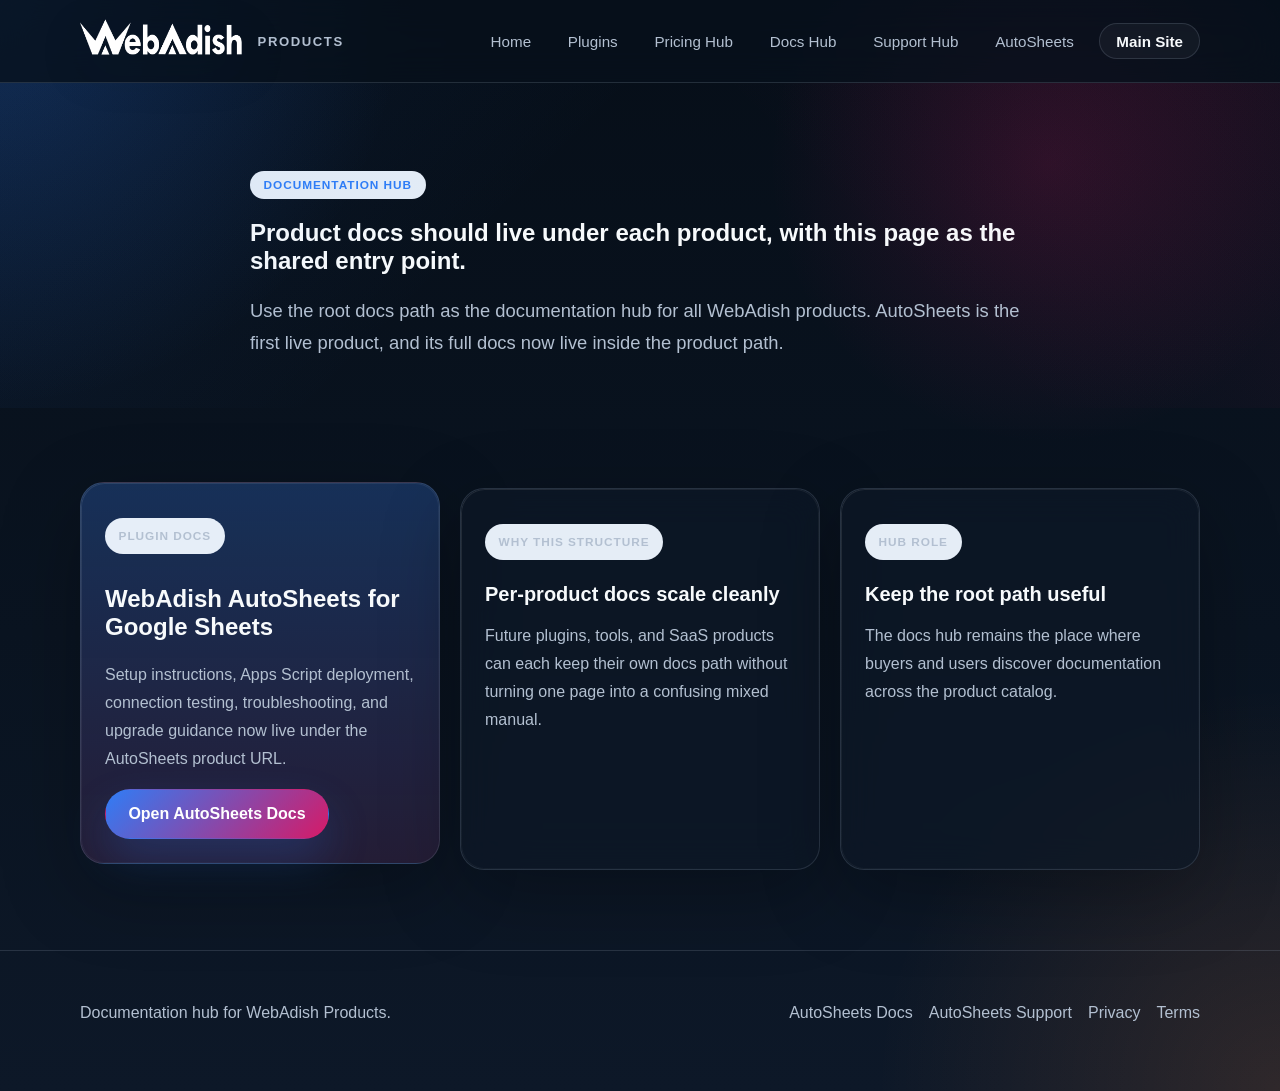
==== commit 47b5200b: "Update main site links to www" ====
--- a/docs/index.html
+++ b/docs/index.html
@@ -24,7 +24,7 @@
             <a href="../docs/" data-nav-link>Docs Hub</a>
             <a href="../support/" data-nav-link>Support Hub</a>
             <a href="../products/autosheets-google-sheets/" data-nav-link>AutoSheets</a>
-            <a href="https://webadish.com" class="button ghost">Main Site</a>
+            <a href="https://www.webadish.com" class="button ghost">Main Site</a>
           </nav>
         </div>
       </header>
--- a/assets/styles.css
+++ b/assets/styles.css
@@ -1,64 +1,54 @@
-/* ============================================
-   WebAdish Products - Design System
-   ============================================ */
-
 :root {
-  /* Colors */
-  --bg: #ffffff;
-  --bg-soft: #f9fafb;
-  --bg-muted: #f3f4f6;
-  --surface: #ffffff;
-  --surface-elevated: #ffffff;
-  
-  --text: #111827;
-  --text-secondary: #4b5563;
-  --text-muted: #6b7280;
-  
-  --border: #e5e7eb;
-  --border-strong: #d1d5db;
-  
-  --primary: #111827;
-  --primary-hover: #1f2937;
-  --primary-soft: rgba(17, 24, 39, 0.06);
-  
-  --accent: #10b981;
-  --accent-soft: rgba(16, 185, 129, 0.1);
-  
-  /* Spacing & Sizing */
-  --radius-sm: 8px;
-  --radius-md: 12px;
-  --radius-lg: 16px;
-  --radius-xl: 24px;
-  --radius-full: 9999px;
-  
-  /* Shadows */
-  --shadow-sm: 0 1px 2px rgba(0, 0, 0, 0.05);
-  --shadow-md: 0 4px 6px -1px rgba(0, 0, 0, 0.1), 0 2px 4px -1px rgba(0, 0, 0, 0.06);
-  --shadow-lg: 0 10px 15px -3px rgba(0, 0, 0, 0.1), 0 4px 6px -2px rgba(0, 0, 0, 0.05);
-  --shadow-xl: 0 20px 25px -5px rgba(0, 0, 0, 0.1), 0 10px 10px -5px rgba(0, 0, 0, 0.04);
-}
-
-/* ============================================
-   Base Styles
-   ============================================ */
-
-*, *::before, *::after {
+  --bg: #08111c;
+  --bg-soft: #0d1826;
+  --surface: rgba(11, 22, 36, 0.88);
+  --surface-strong: #101d30;
+  --surface-glass: rgba(14, 24, 39, 0.68);
+  --text: #f7fafc;
+  --muted: #b3c0d1;
+  --muted-strong: #8fa2b8;
+  --line: rgba(148, 163, 184, 0.2);
+  --primary: #2f7df6;
+  --primary-strong: #1d5fd1;
+  --primary-soft: rgba(47, 125, 246, 0.18);
+  --accent: #ff8a3d;
+  --accent-soft: rgba(255, 138, 61, 0.16);
+  --pink: #d61a67;
+  --ok: #24c27a;
+  --shadow: 0 24px 80px rgba(0, 0, 0, 0.28);
+  --radius: 24px;
+}
+
+* {
   box-sizing: border-box;
 }
 
 html {
   scroll-behavior: smooth;
-  -webkit-font-smoothing: antialiased;
-  -moz-osx-font-smoothing: grayscale;
 }
 
 body {
   margin: 0;
-  font-family: 'Inter', -apple-system, BlinkMacSystemFont, 'Segoe UI', Roboto, sans-serif;
-  background: var(--bg);
+  font-family: "Segoe UI", "Helvetica Neue", Arial, sans-serif;
+  background:
+    radial-gradient(
+      circle at top left,
+      rgba(47, 125, 246, 0.22),
+      transparent 24%
+    ),
+    radial-gradient(
+      circle at 82% 15%,
+      rgba(214, 26, 103, 0.16),
+      transparent 20%
+    ),
+    radial-gradient(
+      circle at bottom right,
+      rgba(255, 138, 61, 0.14),
+      transparent 24%
+    ),
+    linear-gradient(180deg, #060e18 0%, #0a1421 58%, #0d1828 100%);
   color: var(--text);
-  line-height: 1.6;
-  font-size: 16px;
+  min-height: 100vh;
 }
 
 a {
@@ -71,1458 +61,943 @@
   display: block;
 }
 
-h1, h2, h3, h4, h5, h6 {
-  margin: 0;
-  line-height: 1.2;
-  font-weight: 700;
-  letter-spacing: -0.02em;
-}
-
-p {
-  margin: 0;
-}
-
-/* ============================================
-   Layout
-   ============================================ */
-
 .site-shell {
   min-height: 100vh;
-  display: flex;
-  flex-direction: column;
+  overflow: hidden;
 }
 
 .container {
-  width: 100%;
-  max-width: 1200px;
+  width: min(1120px, calc(100% - 2rem));
   margin: 0 auto;
-  padding: 0 24px;
-}
-
-/* ============================================
-   Header
-   ============================================ */
+}
+
+.narrow {
+  width: min(780px, 100%);
+}
 
 .site-header {
   position: sticky;
   top: 0;
-  z-index: 100;
-  background: rgba(255, 255, 255, 0.9);
-  backdrop-filter: blur(12px);
-  border-bottom: 1px solid var(--border);
+  z-index: 20;
+  backdrop-filter: blur(18px);
+  background: rgba(8, 17, 28, 0.72);
+  border-bottom: 1px solid var(--line);
 }
 
 .nav-row {
   display: flex;
   align-items: center;
   justify-content: space-between;
-  gap: 24px;
-  height: 72px;
+  gap: 1rem;
+  min-height: 82px;
 }
 
 .brand {
-  display: flex;
+  display: inline-flex;
   align-items: center;
-  gap: 12px;
+  gap: 0.85rem;
 }
 
 .brand-mark {
-  height: 28px;
-  width: auto;
+  width: 164px;
+  height: auto;
+  max-width: 42vw;
   object-fit: contain;
+  filter: brightness(0) invert(1) drop-shadow(0 12px 24px rgba(8, 17, 28, 0.18));
 }
 
 .brand-label {
-  font-size: 13px;
-  font-weight: 600;
-  color: var(--text-muted);
+  color: var(--muted);
+  font-size: 0.82rem;
+  font-weight: 700;
+  letter-spacing: 0.12em;
   text-transform: uppercase;
-  letter-spacing: 0.08em;
+}
+
+.brand.footer-brand .brand-mark {
+  width: 148px;
+}
+
+@media (max-width: 680px) {
+  .brand {
+    gap: 0.65rem;
+  }
+
+  .brand-mark {
+    width: 132px;
+  }
+
+  .brand.footer-brand .brand-mark {
+    width: 118px;
+  }
 }
 
 .site-nav {
   display: flex;
   align-items: center;
-  gap: 8px;
-}
-
-.site-nav a:not(.button) {
-  padding: 8px 14px;
-  font-size: 14px;
-  font-weight: 500;
-  color: var(--text-secondary);
-  border-radius: var(--radius-md);
-  transition: all 0.15s ease;
-}
-
-.site-nav a:not(.button):hover,
-.site-nav a:not(.button).is-active {
+  gap: 0.9rem;
+}
+
+.site-nav a {
+  color: var(--muted);
+  font-size: 0.95rem;
+  padding: 0.55rem 0.7rem;
+  border-radius: 999px;
+  transition: 180ms ease;
+}
+
+.site-nav a:hover,
+.site-nav a.is-active {
   color: var(--text);
-  background: var(--bg-muted);
+  background: rgba(255, 255, 255, 0.06);
 }
 
 .nav-toggle {
   display: none;
-  flex-direction: column;
-  justify-content: center;
-  gap: 5px;
-  width: 44px;
-  height: 44px;
+  border: 0;
+  background: transparent;
+  width: 46px;
+  height: 46px;
   padding: 0;
-  border: none;
-  background: transparent;
-  cursor: pointer;
 }
 
 .nav-toggle span {
   display: block;
-  width: 22px;
+  width: 24px;
   height: 2px;
-  background: var(--text);
-  margin: 0 auto;
-  transition: all 0.2s ease;
-}
-
-/* ============================================
-   Buttons
-   ============================================ */
+  margin: 6px auto;
+  background: white;
+}
 
 .button {
   display: inline-flex;
   align-items: center;
   justify-content: center;
-  gap: 8px;
-  padding: 10px 20px;
-  font-size: 14px;
-  font-weight: 600;
-  border-radius: var(--radius-md);
+  gap: 0.5rem;
+  border-radius: 999px;
+  padding: 0.92rem 1.4rem;
+  font-weight: 700;
+  transition: 180ms ease;
   border: 1px solid transparent;
-  cursor: pointer;
-  transition: all 0.15s ease;
-  white-space: nowrap;
 }
 
 .button.primary {
-  background: var(--primary);
+  background: linear-gradient(135deg, var(--primary), var(--pink));
   color: white;
-  border-color: var(--primary);
+  box-shadow: 0 20px 44px rgba(47, 125, 246, 0.22);
 }
 
 .button.primary:hover {
-  background: var(--primary-hover);
-  border-color: var(--primary-hover);
-}
-
-.button.secondary {
-  background: var(--bg);
+  transform: translateY(-1px);
+}
+
+.button.secondary,
+.button.ghost {
+  background: rgba(255, 255, 255, 0.04);
+  border-color: var(--line);
   color: var(--text);
-  border-color: var(--border-strong);
-}
-
-.button.secondary:hover {
-  background: var(--bg-muted);
-  border-color: var(--text-muted);
-}
-
-.button.large {
-  padding: 14px 28px;
-  font-size: 15px;
-}
-
-.button svg {
-  width: 16px;
-  height: 16px;
-  flex-shrink: 0;
-}
-
-/* ============================================
-   Eyebrow / Tag
-   ============================================ */
-
-.eyebrow {
+}
+
+.hero {
+  position: relative;
+  padding: 5.5rem 0 3.4rem;
+}
+
+.hero::before {
+  content: "";
+  position: absolute;
+  inset: 0 0 auto;
+  height: 100%;
+  background:
+    linear-gradient(135deg, rgba(47, 125, 246, 0.08), transparent 40%),
+    linear-gradient(225deg, rgba(214, 26, 103, 0.08), transparent 35%);
+  pointer-events: none;
+}
+
+.hero-grid {
+  display: grid;
+  grid-template-columns: minmax(0, 1.3fr) minmax(300px, 0.9fr);
+  gap: 2rem;
+  align-items: center;
+}
+
+.hero-copy h1 {
+  font-size: clamp(2.5rem, 4vw, 4.7rem);
+  line-height: 0.98;
+  margin: 0 0 1.2rem;
+  letter-spacing: -0.04em;
+}
+
+.hero-copy {
+  position: relative;
+  z-index: 1;
+}
+
+.lead {
+  color: var(--muted);
+  font-size: 1.15rem;
+  line-height: 1.75;
+  margin: 0 0 1.5rem;
+}
+
+.eyebrow,
+.panel-label,
+.card-tag {
   display: inline-flex;
   align-items: center;
-  padding: 6px 14px;
-  font-size: 12px;
-  font-weight: 700;
+  border-radius: 999px;
+  background: rgba(239, 246, 255, 0.96);
+  color: var(--primary);
+  padding: 0.45rem 0.85rem;
+  font-size: 0.74rem;
+  font-weight: 800;
+  letter-spacing: 0.08em;
   text-transform: uppercase;
-  letter-spacing: 0.06em;
-  color: var(--text-secondary);
-  background: var(--bg-muted);
-  border-radius: var(--radius-full);
-}
-
-/* ============================================
-   Hero Section
-   ============================================ */
-
-.hero {
-  padding: 80px 0 60px;
-  background: linear-gradient(180deg, var(--bg-soft) 0%, var(--bg) 100%);
-}
-
-.hero-grid {
-  display: grid;
-  grid-template-columns: 1fr 1fr;
-  gap: 64px;
-  align-items: center;
-}
-
-.hero-content {
-  max-width: 560px;
-}
-
-.hero-content .eyebrow {
-  margin-bottom: 20px;
-}
-
-.hero-title {
-  font-size: clamp(36px, 5vw, 56px);
-  line-height: 1.08;
-  letter-spacing: -0.03em;
-  margin-bottom: 20px;
-  text-wrap: balance;
-}
-
-.hero-description {
-  font-size: 18px;
-  line-height: 1.7;
-  color: var(--text-secondary);
-  margin-bottom: 32px;
-}
-
-.hero-actions {
+}
+
+.hero-actions,
+.card-actions,
+.cta-actions {
   display: flex;
   flex-wrap: wrap;
-  gap: 12px;
-}
-
-/* Hero Visual */
-.hero-visual {
+  gap: 0.9rem;
+}
+
+.hero-metrics {
+  display: grid;
+  grid-template-columns: repeat(3, minmax(0, 1fr));
+  gap: 0.9rem;
+  margin-top: 1.8rem;
+}
+
+.hero-metrics div,
+.panel,
+.product-card,
+.status-card,
+.cta-panel {
+  background: var(--surface-glass);
+  border: 1px solid var(--line);
+  box-shadow: var(--shadow);
+  backdrop-filter: blur(18px);
+}
+
+.hero-metrics div {
+  border-radius: 18px;
+  padding: 1rem;
+}
+
+.hero-metrics strong {
+  display: block;
+  font-size: 1.45rem;
+  margin-bottom: 0.3rem;
+}
+
+.hero-metrics span {
+  color: var(--muted);
+  font-size: 0.9rem;
+  line-height: 1.45;
+}
+
+.status-card,
+.panel,
+.product-card {
+  border-radius: var(--radius);
+  padding: 1.5rem;
+}
+
+.hero-product .hero-copy h1 {
+  max-width: 12ch;
+}
+
+.hero-product .hero-grid {
+  align-items: stretch;
+}
+
+.hero-product .status-card {
+  min-height: 100%;
+  background:
+    linear-gradient(180deg, rgba(47, 125, 246, 0.12), rgba(255, 138, 61, 0.06)),
+    var(--surface-glass);
+}
+
+.status-card h2,
+.section-heading h2,
+.cta-panel h2,
+.split-layout h2 {
+  margin: 0 0 0.8rem;
+  font-size: clamp(1.9rem, 3vw, 3rem);
+  line-height: 1.05;
+  letter-spacing: -0.03em;
+}
+
+.section {
+  padding: 5rem 0;
+}
+
+.section-alt {
+  background: linear-gradient(
+    180deg,
+    rgba(255, 255, 255, 0.02),
+    rgba(255, 255, 255, 0.01)
+  );
+  border-top: 1px solid rgba(255, 255, 255, 0.04);
+  border-bottom: 1px solid rgba(255, 255, 255, 0.04);
+}
+
+.section-heading {
+  max-width: 760px;
+  margin-bottom: 2rem;
+}
+
+.section-heading p,
+.panel p,
+.product-card p,
+.split-layout p,
+.footer-copy,
+.legal-copy p,
+.small-note,
+.mini-list {
+  color: var(--muted);
+  line-height: 1.75;
+}
+
+.three-grid,
+.card-grid,
+.trust-grid {
+  display: grid;
+  grid-template-columns: repeat(3, minmax(0, 1fr));
+  gap: 1.25rem;
+}
+
+.product-card.featured {
+  background:
+    linear-gradient(180deg, rgba(47, 125, 246, 0.2), rgba(214, 26, 103, 0.1)),
+    var(--surface-strong);
+  transform: translateY(-6px);
+}
+
+.product-card h3,
+.panel h3 {
+  margin: 0.7rem 0 0.5rem;
+  font-size: 1.25rem;
+}
+
+.split-layout {
+  display: grid;
+  grid-template-columns: minmax(0, 1.2fr) minmax(320px, 0.8fr);
+  gap: 1.8rem;
+  align-items: start;
+}
+
+.stack {
+  display: grid;
+  gap: 1rem;
+}
+
+.big-stat {
+  display: block;
+  font-size: 1.5rem;
+  margin-bottom: 0.35rem;
+}
+
+.feature-list {
+  display: grid;
+  gap: 1rem;
+  margin-top: 1.4rem;
+}
+
+.flow-list {
+  margin: 1rem 0 0;
+  padding-left: 1.25rem;
+  color: var(--muted);
+  line-height: 1.8;
+}
+
+.check-list,
+.mini-list {
+  margin: 1rem 0 0;
+  padding: 0;
+  list-style: none;
+}
+
+.check-list li,
+.mini-list li {
+  position: relative;
+  padding-left: 1.45rem;
+  margin-bottom: 0.8rem;
+}
+
+.check-list li::before,
+.mini-list li::before {
+  content: "";
+  position: absolute;
+  left: 0;
+  top: 0.72rem;
+  width: 0.55rem;
+  height: 0.55rem;
+  border-radius: 999px;
+  background: var(--ok);
+  transform: translateY(-50%);
+}
+
+.comparison-table {
+  display: grid;
+  border-radius: 24px;
+  overflow: hidden;
+  border: 1px solid var(--line);
+  box-shadow: var(--shadow);
+  background: var(--surface-glass);
+}
+
+.table-row {
+  display: grid;
+  grid-template-columns: 2fr 1fr 1fr;
+  gap: 1rem;
+  padding: 1rem 1.25rem;
+  background: transparent;
+  border-top: 1px solid var(--line);
+}
+
+.table-head {
+  background: var(--surface-strong);
+  font-weight: 700;
+  border-top: 0;
+}
+
+.table-row div:nth-child(2),
+.table-row div:nth-child(3) {
+  font-weight: 700;
+}
+
+.table-row:not(.table-head) div:nth-child(3) {
+  color: #d9ecff;
+}
+
+.price-pill {
+  display: inline-flex;
+  padding: 0.48rem 0.8rem;
+  border-radius: 999px;
+  margin: 0.7rem 0 0.9rem;
+  background: linear-gradient(
+    135deg,
+    rgba(47, 125, 246, 0.16),
+    rgba(214, 26, 103, 0.16)
+  );
+  color: #fff;
+  font-weight: 700;
+}
+
+.screenshot-panel .screen {
+  border-radius: 22px;
+  background: linear-gradient(
+    180deg,
+    rgba(255, 255, 255, 0.04),
+    rgba(255, 255, 255, 0.01)
+  );
+  border: 1px solid var(--line);
+  overflow: hidden;
+}
+
+.screen-top {
   display: flex;
-  justify-content: center;
-}
-
-.product-preview {
-  width: 100%;
-  max-width: 420px;
+  gap: 0.5rem;
+  padding: 1rem;
+  border-bottom: 1px solid var(--line);
+}
+
+.screen-top span {
+  width: 0.7rem;
+  height: 0.7rem;
+  border-radius: 999px;
+  background: rgba(255, 255, 255, 0.18);
+}
+
+.screen-body {
+  padding: 1rem;
+  display: grid;
+  gap: 0.9rem;
+}
+
+.screen-row {
+  display: grid;
+  grid-template-columns: 1fr 1fr;
+  gap: 0.9rem;
+}
+
+.screen-card {
+  height: 92px;
+  border-radius: 18px;
+  background: linear-gradient(
+    135deg,
+    rgba(47, 125, 246, 0.18),
+    rgba(214, 26, 103, 0.1)
+  );
+  border: 1px solid rgba(255, 255, 255, 0.08);
+}
+
+.screen-card.large {
+  position: relative;
+}
+
+.screen-card.large::before,
+.screen-card.large::after {
+  content: "";
+  position: absolute;
+  left: 16px;
+  right: 16px;
+  height: 10px;
+  border-radius: 999px;
+  background: rgba(255, 255, 255, 0.18);
+}
+
+.screen-card.large::before {
+  top: 22px;
+}
+
+.screen-card.large::after {
+  top: 44px;
+  right: 70px;
+}
+
+.screen-card.large {
+  height: 122px;
+}
+
+.screen-card.tall {
+  height: 150px;
+}
+
+.cta-section {
+  padding-bottom: 6rem;
+}
+
+.cta-panel {
+  border-radius: 28px;
+  padding: 2.2rem;
+  display: grid;
+  grid-template-columns: minmax(0, 1fr) auto;
+  gap: 1.5rem;
+  align-items: center;
+  background:
+    linear-gradient(135deg, rgba(47, 125, 246, 0.14), rgba(214, 26, 103, 0.08)),
+    var(--surface-glass);
+}
+
+.site-footer {
+  padding: 2rem 0 3rem;
+  border-top: 1px solid var(--line);
+}
+
+.footer-grid {
+  display: flex;
+  justify-content: space-between;
+  gap: 1rem;
+  align-items: center;
+}
+
+.footer-links {
+  display: flex;
+  gap: 1rem;
+  flex-wrap: wrap;
+}
+
+.footer-links a {
+  color: var(--muted);
+}
+
+.footer-links a:hover {
+  color: var(--text);
+}
+
+.legal-shell .section {
+  min-height: calc(100vh - 82px);
+}
+
+.legal-copy {
   background: var(--surface);
-  border: 1px solid var(--border);
-  border-radius: var(--radius-xl);
-  box-shadow: var(--shadow-xl);
-  overflow: hidden;
-}
-
-.preview-header {
-  display: flex;
-  align-items: center;
-  gap: 12px;
-  padding: 16px 20px;
-  background: var(--bg-muted);
-  border-bottom: 1px solid var(--border);
-}
-
-.preview-dots {
-  display: flex;
-  gap: 6px;
-}
-
-.preview-dots span {
-  width: 10px;
-  height: 10px;
-  border-radius: 50%;
-  background: var(--border-strong);
-}
-
-.preview-title {
-  font-size: 13px;
-  font-weight: 500;
-  color: var(--text-muted);
-}
-
-.preview-body {
-  padding: 20px;
-  display: flex;
-  flex-direction: column;
-  gap: 16px;
-}
-
-.preview-card {
-  display: flex;
-  align-items: center;
-  gap: 14px;
-  padding: 16px;
-  background: var(--accent-soft);
-  border-radius: var(--radius-md);
-}
-
-.preview-card .preview-icon {
-  width: 40px;
-  height: 40px;
-  display: flex;
-  align-items: center;
-  justify-content: center;
-  background: white;
-  border-radius: var(--radius-sm);
-  color: var(--accent);
-}
-
-.preview-card strong {
-  display: block;
-  font-size: 14px;
-  margin-bottom: 2px;
-}
-
-.preview-card span {
-  font-size: 13px;
-  color: var(--text-muted);
-}
-
-.preview-row {
-  display: grid;
-  grid-template-columns: 1fr 1fr;
-  gap: 12px;
-}
-
-.preview-stat {
-  padding: 16px;
-  background: var(--bg-muted);
-  border-radius: var(--radius-md);
-  text-align: center;
-}
-
-.stat-value {
-  display: block;
-  font-size: 28px;
-  font-weight: 700;
-  color: var(--text);
-  margin-bottom: 4px;
-}
-
-.stat-label {
-  font-size: 12px;
-  color: var(--text-muted);
-}
-
-.preview-list {
-  display: flex;
-  flex-direction: column;
-  gap: 8px;
-}
-
-.preview-list-item {
-  display: flex;
-  align-items: center;
-  gap: 10px;
-  padding: 10px 14px;
-  background: var(--bg-soft);
-  border-radius: var(--radius-sm);
-  font-size: 13px;
-  color: var(--text-secondary);
-}
-
-.status-dot {
-  width: 8px;
-  height: 8px;
-  border-radius: 50%;
-  flex-shrink: 0;
-}
-
-.status-dot.success {
-  background: var(--accent);
-}
-
-/* ============================================
-   Stats Section
-   ============================================ */
-
-.stats-section {
-  padding: 48px 0;
-  border-bottom: 1px solid var(--border);
-}
-
-.stats-grid {
-  display: grid;
-  grid-template-columns: repeat(3, 1fr);
-  gap: 24px;
-}
-
-.stat-item {
-  display: flex;
-  align-items: flex-start;
-  gap: 16px;
-  padding: 24px;
-  background: var(--bg-soft);
-  border-radius: var(--radius-lg);
-}
-
-.stat-number {
-  font-size: 32px;
-  font-weight: 800;
-  color: var(--text);
-  line-height: 1;
-}
-
-.stat-text {
-  font-size: 14px;
-  color: var(--text-secondary);
-  line-height: 1.5;
-}
-
-/* ============================================
-   Section Styles
-   ============================================ */
-
-.section {
-  padding: 80px 0;
-}
-
-.section-alt {
-  background: var(--bg-soft);
-}
-
-.section-header {
-  max-width: 680px;
-  margin-bottom: 48px;
-}
-
-.section-header.centered {
-  text-align: center;
-  margin-left: auto;
-  margin-right: auto;
-}
-
-.section-header .eyebrow {
-  margin-bottom: 16px;
-}
-
-.section-title {
-  font-size: clamp(28px, 4vw, 40px);
-  margin-bottom: 16px;
-  text-wrap: balance;
-}
-
-.section-description {
-  font-size: 17px;
-  line-height: 1.7;
-  color: var(--text-secondary);
-}
-
-/* ============================================
-   Features Grid
-   ============================================ */
-
-.features-grid {
-  display: grid;
-  grid-template-columns: repeat(3, 1fr);
-  gap: 24px;
-}
-
-.feature-card {
-  padding: 32px;
-  background: var(--surface);
-  border: 1px solid var(--border);
-  border-radius: var(--radius-lg);
-  transition: all 0.2s ease;
-}
-
-.feature-card:hover {
-  border-color: var(--border-strong);
-  box-shadow: var(--shadow-md);
-}
-
-.feature-icon {
-  width: 48px;
-  height: 48px;
-  display: flex;
-  align-items: center;
-  justify-content: center;
-  background: var(--bg-muted);
-  border-radius: var(--radius-md);
-  color: var(--text);
-  margin-bottom: 20px;
-}
-
-.feature-card h3 {
-  font-size: 18px;
-  margin-bottom: 10px;
-}
-
-.feature-card p {
-  font-size: 15px;
-  line-height: 1.6;
-  color: var(--text-secondary);
-}
-
-/* ============================================
-   Products Grid
-   ============================================ */
-
-.products-grid {
-  display: grid;
-  grid-template-columns: repeat(2, 1fr);
-  gap: 24px;
-}
-
-.product-card {
-  padding: 32px;
-  background: var(--surface);
-  border: 1px solid var(--border);
-  border-radius: var(--radius-lg);
-  transition: all 0.2s ease;
-}
-
-.product-card:hover {
-  border-color: var(--border-strong);
-  box-shadow: var(--shadow-md);
-}
-
-.product-card.featured {
-  grid-column: span 2;
-  background: var(--text);
-  color: white;
-  border-color: var(--text);
-}
-
-.product-card.featured .product-tag {
-  background: rgba(255, 255, 255, 0.15);
-  color: white;
-}
-
-.product-card.featured p {
-  color: rgba(255, 255, 255, 0.75);
-}
-
-.product-card.featured .button.primary {
-  background: white;
-  color: var(--text);
-  border-color: white;
-}
-
-.product-card.featured .button.primary:hover {
-  background: var(--bg-muted);
-}
-
-.product-tag {
-  display: inline-flex;
-  padding: 5px 12px;
-  font-size: 11px;
-  font-weight: 700;
-  text-transform: uppercase;
-  letter-spacing: 0.05em;
-  color: var(--text-secondary);
-  background: var(--bg-muted);
-  border-radius: var(--radius-full);
-  margin-bottom: 16px;
-}
-
-.product-card h3 {
-  font-size: 22px;
-  margin-bottom: 12px;
-}
-
-.product-card p {
-  font-size: 15px;
-  line-height: 1.6;
-  color: var(--text-secondary);
-  margin-bottom: 24px;
-}
-
-.product-card:not(.featured) p {
-  margin-bottom: 0;
-}
-
-/* ============================================
-   Flow Section
-   ============================================ */
-
-.flow-layout {
-  display: grid;
-  grid-template-columns: 1fr 400px;
-  gap: 48px;
-  align-items: start;
-}
-
-.flow-content .section-title {
-  margin-bottom: 32px;
-}
-
-.flow-steps {
-  list-style: none;
-  padding: 0;
-  margin: 0;
-  display: flex;
-  flex-direction: column;
-  gap: 20px;
-}
-
-.flow-steps li {
-  display: flex;
-  gap: 16px;
-  align-items: flex-start;
-}
-
-.step-number {
-  width: 36px;
-  height: 36px;
-  display: flex;
-  align-items: center;
-  justify-content: center;
-  background: var(--bg-muted);
-  border-radius: var(--radius-full);
-  font-size: 14px;
-  font-weight: 700;
-  color: var(--text);
-  flex-shrink: 0;
-}
-
-.flow-steps strong {
-  display: block;
-  font-size: 16px;
-  margin-bottom: 4px;
-}
-
-.flow-steps p {
-  font-size: 14px;
-  color: var(--text-secondary);
-}
-
-.flow-sidebar {
-  display: flex;
-  flex-direction: column;
-  gap: 16px;
-}
-
-.domain-card {
-  padding: 24px;
-  background: var(--surface);
-  border: 1px solid var(--border);
-  border-radius: var(--radius-lg);
-}
-
-.domain-card.active {
-  background: var(--text);
-  color: white;
-  border-color: var(--text);
-}
-
-.domain-card.active p {
-  color: rgba(255, 255, 255, 0.7);
-}
-
-.domain-label {
-  display: block;
-  font-size: 12px;
-  font-weight: 600;
-  text-transform: uppercase;
-  letter-spacing: 0.05em;
-  color: var(--text-muted);
-  margin-bottom: 8px;
-}
-
-.domain-card.active .domain-label {
-  color: rgba(255, 255, 255, 0.6);
-}
-
-.domain-url {
-  display: block;
-  font-size: 20px;
-  margin-bottom: 8px;
-}
-
-.domain-card p {
-  font-size: 14px;
-  color: var(--text-secondary);
-}
-
-/* ============================================
-   Trust Grid
-   ============================================ */
-
-.trust-grid {
-  display: grid;
-  grid-template-columns: repeat(3, 1fr);
-  gap: 24px;
-}
-
-.trust-card {
-  padding: 32px;
-  background: var(--surface);
-  border: 1px solid var(--border);
-  border-radius: var(--radius-lg);
-  text-align: center;
-}
-
-.trust-icon {
-  width: 56px;
-  height: 56px;
-  display: flex;
-  align-items: center;
-  justify-content: center;
-  background: var(--bg-muted);
-  border-radius: var(--radius-lg);
-  color: var(--text);
-  margin: 0 auto 20px;
-}
-
-.trust-card strong {
-  display: block;
-  font-size: 18px;
-  margin-bottom: 10px;
-}
-
-.trust-card p {
-  font-size: 15px;
-  line-height: 1.6;
-  color: var(--text-secondary);
-}
-
-/* ============================================
-   CTA Section
-   ============================================ */
-
-.cta-section {
-  padding-bottom: 100px;
-}
-
-.cta-card {
-  display: flex;
-  align-items: center;
-  justify-content: space-between;
-  gap: 48px;
-  padding: 48px;
-  background: var(--bg-soft);
-  border: 1px solid var(--border);
-  border-radius: var(--radius-xl);
-}
-
-.cta-content {
-  max-width: 560px;
-}
-
-.cta-content .eyebrow {
-  margin-bottom: 16px;
-}
-
-.cta-title {
-  font-size: clamp(24px, 3vw, 32px);
-  margin-bottom: 12px;
-  text-wrap: balance;
-}
-
-.cta-description {
-  font-size: 16px;
-  color: var(--text-secondary);
-}
-
-.cta-actions {
-  display: flex;
-  flex-direction: column;
-  gap: 12px;
-  flex-shrink: 0;
-}
-
-/* ============================================
-   Footer
-   ============================================ */
-
-.site-footer {
-  margin-top: auto;
-  padding: 64px 0 32px;
-  background: var(--bg-soft);
-  border-top: 1px solid var(--border);
-}
-
-.footer-grid {
-  display: grid;
-  grid-template-columns: 1fr auto;
-  gap: 64px;
-}
-
-.footer-brand-section {
-  max-width: 320px;
-}
-
-.footer-brand {
-  margin-bottom: 16px;
-}
-
-.footer-description {
-  font-size: 14px;
-  line-height: 1.7;
-  color: var(--text-secondary);
-}
-
-.footer-nav {
-  display: flex;
-  gap: 64px;
-}
-
-.footer-column {
-  display: flex;
-  flex-direction: column;
-  gap: 12px;
-}
-
-.footer-column strong {
-  font-size: 14px;
-  font-weight: 600;
-  color: var(--text);
-  margin-bottom: 4px;
-}
-
-.footer-column a {
-  font-size: 14px;
-  color: var(--text-muted);
-  transition: color 0.15s ease;
-}
-
-.footer-column a:hover {
-  color: var(--text);
-}
-
-.footer-bottom {
-  margin-top: 48px;
-  padding-top: 24px;
-  border-top: 1px solid var(--border);
-}
-
-.footer-bottom p {
-  font-size: 13px;
-  color: var(--text-muted);
-}
-
-/* ============================================
-   Responsive Design
-   ============================================ */
-
-@media (max-width: 1024px) {
-  .hero-grid {
-    grid-template-columns: 1fr;
-    gap: 48px;
-  }
-  
-  .hero-visual {
-    order: -1;
-  }
-  
-  .hero-content {
-    max-width: 100%;
-    text-align: center;
-  }
-  
-  .hero-actions {
-    justify-content: center;
-  }
-  
-  .flow-layout {
-    grid-template-columns: 1fr;
-    gap: 32px;
-  }
-  
-  .footer-grid {
-    grid-template-columns: 1fr;
-    gap: 48px;
-  }
-}
-
-@media (max-width: 768px) {
-  .nav-toggle {
-    display: flex;
-  }
-  
-  .site-nav {
-    position: absolute;
-    top: 100%;
-    left: 16px;
-    right: 16px;
-    flex-direction: column;
-    align-items: stretch;
-    padding: 16px;
-    background: var(--surface);
-    border: 1px solid var(--border);
-    border-radius: var(--radius-lg);
-    box-shadow: var(--shadow-xl);
-    display: none;
-  }
-  
-  .site-nav.is-open {
-    display: flex;
-  }
-  
-  .site-nav a:not(.button) {
-    padding: 12px 16px;
-    text-align: center;
-  }
-  
-  .site-nav .button {
-    margin-top: 8px;
-  }
-  
-  .hero {
-    padding: 48px 0;
-  }
-  
-  .features-grid,
-  .trust-grid,
-  .stats-grid {
-    grid-template-columns: 1fr;
-  }
-  
-  .products-grid {
-    grid-template-columns: 1fr;
-  }
-  
-  .product-card.featured {
-    grid-column: span 1;
-  }
-  
-  .cta-card {
-    flex-direction: column;
-    text-align: center;
-    padding: 32px;
-  }
-  
-  .cta-actions {
-    flex-direction: row;
-    flex-wrap: wrap;
-    justify-content: center;
-  }
-  
-  .footer-nav {
-    flex-wrap: wrap;
-    gap: 32px;
-  }
-}
-
-@media (max-width: 480px) {
-  .container {
-    padding: 0 16px;
-  }
-  
-  .hero-actions {
-    flex-direction: column;
-  }
-  
-  .hero-actions .button {
-    width: 100%;
-  }
-  
-  .preview-row {
-    grid-template-columns: 1fr;
-  }
-  
-  .button.large {
-    padding: 12px 24px;
-    font-size: 14px;
-  }
-}
-
-/* ============================================
-   Legal / Docs Pages
-   ============================================ */
-
-.legal-shell .section,
-.doc-shell {
-  min-height: calc(100vh - 72px);
-}
-
-.legal-copy,
-.doc-content {
-  background: var(--surface);
-  border: 1px solid var(--border);
-  border-radius: var(--radius-xl);
-  padding: 40px;
-  box-shadow: var(--shadow-md);
+  border: 1px solid var(--line);
+  border-radius: 28px;
+  padding: 2rem;
+  box-shadow: var(--shadow);
 }
 
 .legal-copy h1,
 .doc-shell h1 {
-  font-size: clamp(28px, 4vw, 40px);
-  margin-bottom: 16px;
+  margin: 0 0 1rem;
+  font-size: clamp(2rem, 4vw, 3.5rem);
+  line-height: 1.02;
+  letter-spacing: -0.04em;
 }
 
 .legal-copy h2,
 .doc-section h2 {
-  font-size: 22px;
-  margin: 32px 0 12px;
+  margin: 0 0 0.85rem;
+  font-size: 1.5rem;
 }
 
 .legal-copy h3,
 .doc-section h3 {
-  font-size: 18px;
-  margin: 24px 0 8px;
-}
-
-.legal-copy p,
-.doc-section p {
-  color: var(--text-secondary);
-  line-height: 1.75;
-  margin-bottom: 16px;
+  margin: 1.25rem 0 0.65rem;
+  font-size: 1.1rem;
 }
 
 .legal-copy ul,
 .legal-copy ol,
 .doc-section ul,
 .doc-section ol {
-  color: var(--text-secondary);
-  line-height: 1.75;
-  padding-left: 24px;
-  margin-bottom: 16px;
+  color: var(--muted);
+  line-height: 1.8;
+  padding-left: 1.2rem;
 }
 
 .legal-copy li,
 .doc-section li {
-  margin-bottom: 8px;
+  margin-bottom: 0.45rem;
 }
 
 .legal-copy section + section,
 .doc-section + .doc-section {
-  margin-top: 32px;
-  padding-top: 32px;
-  border-top: 1px solid var(--border);
-}
-
-/* Docs Specific */
+  margin-top: 2rem;
+  padding-top: 2rem;
+  border-top: 1px solid var(--line);
+}
+
+.doc-shell {
+  display: grid;
+  gap: 1.5rem;
+}
+
+.doc-intro {
+  background: var(--surface);
+  border: 1px solid var(--line);
+  border-radius: 28px;
+  padding: 2rem;
+  box-shadow: var(--shadow);
+}
+
 .doc-grid {
   display: grid;
-  grid-template-columns: 260px 1fr;
-  gap: 32px;
+  grid-template-columns: minmax(220px, 280px) minmax(0, 1fr);
+  gap: 1.5rem;
   align-items: start;
 }
 
+.doc-nav,
+.doc-content,
+.launch-panel {
+  background: var(--surface);
+  border: 1px solid var(--line);
+  border-radius: 28px;
+  box-shadow: var(--shadow);
+}
+
 .doc-nav {
-  background: var(--surface);
-  border: 1px solid var(--border);
-  border-radius: var(--radius-lg);
-  padding: 24px;
+  padding: 1.5rem;
   position: sticky;
-  top: 96px;
+  top: 108px;
 }
 
 .doc-nav h2 {
-  font-size: 13px;
-  font-weight: 700;
+  margin: 0 0 1rem;
+  font-size: 1rem;
   text-transform: uppercase;
-  letter-spacing: 0.06em;
-  color: var(--text-muted);
-  margin: 0 0 16px;
+  letter-spacing: 0.08em;
+  color: var(--muted-strong);
 }
 
 .doc-nav a {
   display: block;
-  padding: 10px 14px;
-  font-size: 14px;
-  color: var(--text-secondary);
-  border-radius: var(--radius-sm);
-  transition: all 0.15s ease;
+  padding: 0.65rem 0.8rem;
+  border-radius: 14px;
+  color: var(--muted);
+  transition: 180ms ease;
 }
 
 .doc-nav a:hover {
-  background: var(--bg-muted);
+  background: rgba(255, 255, 255, 0.05);
   color: var(--text);
 }
 
-.doc-intro {
-  background: var(--surface);
-  border: 1px solid var(--border);
-  border-radius: var(--radius-xl);
-  padding: 32px;
-  margin-bottom: 32px;
+.doc-content {
+  padding: 1.9rem;
+}
+
+.doc-section p {
+  color: var(--muted);
+  line-height: 1.78;
 }
 
 .code-block {
-  margin-top: 16px;
-  background: var(--text);
-  border-radius: var(--radius-md);
-  padding: 20px;
+  margin-top: 1rem;
+  background: #06101a;
+  border: 1px solid rgba(47, 125, 246, 0.24);
+  border-radius: 20px;
+  padding: 1rem;
   overflow-x: auto;
 }
 
 .code-block pre {
   margin: 0;
-  color: rgba(255, 255, 255, 0.9);
-  font-size: 14px;
-  line-height: 1.6;
-  font-family: 'SF Mono', Monaco, 'Andale Mono', monospace;
+  color: #d4e6ff;
+  font-size: 0.88rem;
+  line-height: 1.7;
+  white-space: pre-wrap;
+  word-break: break-word;
 }
 
 .callout {
-  margin-top: 16px;
-  padding: 16px 20px;
-  background: var(--accent-soft);
-  border-radius: var(--radius-md);
-  color: var(--text-secondary);
+  margin-top: 1rem;
+  border-radius: 18px;
+  padding: 1rem 1.1rem;
+  border: 1px solid rgba(255, 255, 255, 0.08);
+  background: rgba(255, 255, 255, 0.03);
+  color: var(--muted);
 }
 
 .callout strong {
   color: var(--text);
 }
 
-/* Launch Grid */
 .launch-grid {
   display: grid;
-  grid-template-columns: repeat(2, 1fr);
-  gap: 24px;
+  grid-template-columns: repeat(2, minmax(0, 1fr));
+  gap: 1.25rem;
 }
 
 .launch-panel {
-  background: var(--surface);
-  border: 1px solid var(--border);
-  border-radius: var(--radius-lg);
-  padding: 24px;
+  padding: 1.5rem;
 }
 
 .launch-panel h3 {
-  font-size: 18px;
-  margin-bottom: 12px;
+  margin: 0 0 0.75rem;
+  font-size: 1.2rem;
 }
 
 .launch-panel ul {
-  padding-left: 20px;
-  color: var(--text-secondary);
-  line-height: 1.7;
-}
-
-/* Simple Hero for inner pages */
+  padding-left: 1.1rem;
+  color: var(--muted);
+  line-height: 1.75;
+}
+
+.launch-panel li {
+  margin-bottom: 0.4rem;
+}
+
 .hero-simple {
-  padding: 48px 0 24px;
-  background: var(--bg-soft);
-}
-
-.hero-simple h1 {
-  font-size: clamp(28px, 4vw, 40px);
-  margin-bottom: 12px;
-}
-
-.hero-simple p {
-  font-size: 17px;
-  color: var(--text-secondary);
-}
-
-/* Comparison Table */
-.comparison-table {
-  border: 1px solid var(--border);
-  border-radius: var(--radius-lg);
-  overflow: hidden;
-}
-
-.table-row {
-  display: grid;
-  grid-template-columns: 2fr 1fr 1fr;
-  gap: 16px;
-  padding: 16px 20px;
-  border-top: 1px solid var(--border);
-}
-
-.table-head {
-  background: var(--bg-muted);
-  font-weight: 600;
-  border-top: none;
-}
-
-.table-row div:nth-child(2),
-.table-row div:nth-child(3) {
-  text-align: center;
-  font-weight: 600;
-}
-
-/* Check List */
-.check-list {
-  list-style: none;
-  padding: 0;
-  margin: 16px 0 0;
-}
-
-.check-list li {
+  padding-bottom: 1.5rem;
+}
+
+.hero-home .hero-panel,
+.hero-product .hero-panel {
   position: relative;
-  padding-left: 28px;
-  margin-bottom: 12px;
-  color: var(--text-secondary);
-}
-
-.check-list li::before {
+}
+
+.hero-home .hero-panel::after,
+.hero-product .hero-panel::after {
   content: "";
   position: absolute;
-  left: 0;
-  top: 8px;
-  width: 8px;
-  height: 8px;
-  border-radius: 50%;
-  background: var(--accent);
-}
-
-/* Mini List */
-.mini-list {
-  list-style: none;
-  padding: 0;
-}
-
-.mini-list li {
+  inset: -10% -6% auto auto;
+  width: 120px;
+  height: 120px;
+  border-radius: 999px;
+  background: radial-gradient(
+    circle,
+    rgba(255, 138, 61, 0.34) 0%,
+    rgba(255, 138, 61, 0) 72%
+  );
+  filter: blur(8px);
+  pointer-events: none;
+}
+
+.site-nav .button.ghost {
+  padding-inline: 1rem;
+}
+
+.section-heading .eyebrow {
+  margin-bottom: 0.9rem;
+}
+
+.product-card,
+.panel {
   position: relative;
-  padding-left: 20px;
-  margin-bottom: 8px;
-  font-size: 14px;
-  color: var(--text-secondary);
-}
-
-.mini-list li::before {
+}
+
+.product-card::before,
+.panel::before,
+.status-card::before,
+.cta-panel::before {
   content: "";
   position: absolute;
-  left: 0;
-  top: 8px;
-  width: 6px;
-  height: 6px;
-  border-radius: 50%;
-  background: var(--accent);
-}
-
-/* Price Pill */
-.price-pill {
-  display: inline-flex;
-  padding: 8px 16px;
-  background: var(--primary);
-  color: white;
-  border-radius: var(--radius-full);
-  font-weight: 700;
-  margin: 12px 0;
-}
-
-/* Small Note */
+  inset: 0;
+  border-radius: inherit;
+  padding: 1px;
+  background: linear-gradient(
+    145deg,
+    rgba(255, 255, 255, 0.1),
+    rgba(255, 255, 255, 0)
+  );
+  -webkit-mask:
+    linear-gradient(#fff 0 0) content-box,
+    linear-gradient(#fff 0 0);
+  -webkit-mask-composite: xor;
+  mask-composite: exclude;
+  pointer-events: none;
+}
+
 .small-note {
-  margin-top: 16px;
-  font-size: 14px;
-  color: var(--text-muted);
-}
-
-/* ============================================
-   Pricing Grid
-   ============================================ */
-
-.pricing-grid {
-  display: grid;
-  grid-template-columns: repeat(4, 1fr);
-  gap: 24px;
-  margin-bottom: 32px;
-}
-
-.pricing-card {
-  position: relative;
+  margin-top: 1rem;
+  font-size: 0.92rem;
+}
+
+.checkout-form {
+  display: grid;
+  gap: 1rem;
+}
+
+.field {
+  display: grid;
+  gap: 0.45rem;
+}
+
+.field span,
+.agreement {
+  color: var(--muted);
+  font-size: 0.94rem;
+}
+
+.field input,
+.field textarea,
+.field select {
+  width: 100%;
+  border: 1px solid var(--line);
+  border-radius: 18px;
+  background: rgba(255, 255, 255, 0.04);
+  color: var(--text);
+  padding: 0.95rem 1rem;
+  font: inherit;
+}
+
+.field textarea {
+  resize: vertical;
+  min-height: 110px;
+}
+
+.field input:focus,
+.field textarea:focus,
+.field select:focus {
+  outline: 2px solid rgba(47, 125, 246, 0.44);
+  border-color: rgba(47, 125, 246, 0.58);
+}
+
+.agreement {
   display: flex;
-  flex-direction: column;
-  padding: 32px;
-  background: var(--surface);
-  border: 1px solid var(--border);
-  border-radius: var(--radius-lg);
-  transition: all 0.2s ease;
-}
-
-.pricing-card:hover {
-  border-color: var(--border-strong);
-  box-shadow: var(--shadow-md);
-}
-
-.pricing-card.featured {
-  background: var(--text);
-  color: white;
-  border-color: var(--text);
-  transform: scale(1.02);
-}
-
-.pricing-badge {
+  gap: 0.7rem;
+  align-items: flex-start;
+  line-height: 1.55;
+}
+
+.agreement input {
+  margin-top: 0.22rem;
+}
+
+.agreement a {
+  color: var(--text);
+  text-decoration: underline;
+}
+
+.checkout-summary {
+  align-self: start;
+}
+
+.honeypot-field {
   position: absolute;
-  top: -12px;
-  left: 50%;
-  transform: translateX(-50%);
-  padding: 6px 16px;
-  background: var(--accent);
-  color: white;
-  font-size: 12px;
-  font-weight: 700;
-  border-radius: var(--radius-full);
-  white-space: nowrap;
-}
-
-.pricing-header {
-  margin-bottom: 24px;
-}
-
-.pricing-tier {
-  display: block;
-  font-size: 14px;
-  font-weight: 600;
-  color: var(--text-secondary);
-  margin-bottom: 8px;
-}
-
-.pricing-card.featured .pricing-tier {
-  color: rgba(255, 255, 255, 0.7);
-}
-
-.pricing-price {
-  display: flex;
-  align-items: baseline;
-  gap: 8px;
-  margin-bottom: 8px;
-}
-
-.price-amount {
-  font-size: 40px;
-  font-weight: 800;
-  line-height: 1;
-}
-
-.price-period {
-  font-size: 14px;
-  color: var(--text-muted);
-}
-
-.pricing-card.featured .price-period {
-  color: rgba(255, 255, 255, 0.6);
-}
-
-.pricing-description {
-  font-size: 14px;
-  color: var(--text-secondary);
-}
-
-.pricing-card.featured .pricing-description {
-  color: rgba(255, 255, 255, 0.7);
-}
-
-.pricing-features {
-  list-style: none;
-  padding: 0;
-  margin: 0 0 24px;
-  flex: 1;
-}
-
-.pricing-features li {
-  display: flex;
-  align-items: center;
-  gap: 10px;
-  padding: 8px 0;
-  font-size: 14px;
-  color: var(--text-secondary);
-}
-
-.pricing-card.featured .pricing-features li {
-  color: rgba(255, 255, 255, 0.8);
-}
-
-.pricing-features svg {
-  flex-shrink: 0;
-  color: var(--accent);
-}
-
-.pricing-card.featured .pricing-features svg {
-  color: white;
-}
-
-.pricing-card .button {
-  width: 100%;
-}
-
-.pricing-card.featured .button.primary {
-  background: white;
-  color: var(--text);
-  border-color: white;
-}
-
-.pricing-card.featured .button.primary:hover {
-  background: var(--bg-muted);
-}
-
-.pricing-note {
-  text-align: center;
-  font-size: 14px;
-  color: var(--text-muted);
-}
-
-/* Promise Card (Product Page) */
-.promise-card {
-  padding: 32px;
-  background: var(--surface);
-  border: 1px solid var(--border);
-  border-radius: var(--radius-xl);
-  box-shadow: var(--shadow-lg);
-}
-
-.promise-card .eyebrow {
-  margin-bottom: 16px;
-}
-
-.promise-card h2 {
-  font-size: 24px;
-  margin-bottom: 20px;
-  text-wrap: balance;
-}
-
-/* FAQ Grid */
-.faq-grid {
-  display: grid;
-  grid-template-columns: repeat(2, 1fr);
-  gap: 24px;
-}
-
-.faq-item {
-  padding: 24px;
-  background: var(--surface);
-  border: 1px solid var(--border);
-  border-radius: var(--radius-lg);
-}
-
-.faq-item h3 {
-  font-size: 16px;
-  margin-bottom: 8px;
-}
-
-.faq-item p {
-  font-size: 14px;
-  color: var(--text-secondary);
-  line-height: 1.6;
-}
-
-@media (max-width: 1024px) {
-  .pricing-grid {
-    grid-template-columns: repeat(2, 1fr);
-  }
-  
-  .pricing-card.featured {
-    transform: none;
-  }
-}
-
-@media (max-width: 768px) {
-  .pricing-grid {
+  left: -9999px;
+  opacity: 0;
+  pointer-events: none;
+}
+
+@media (max-width: 980px) {
+  .hero-grid,
+  .split-layout,
+  .cta-panel,
+  .three-grid,
+  .card-grid,
+  .trust-grid,
+  .doc-grid,
+  .launch-grid {
     grid-template-columns: 1fr;
   }
-  
-  .faq-grid {
+
+  .hero-metrics {
     grid-template-columns: 1fr;
   }
-}
-
-@media (max-width: 768px) {
-  .doc-grid {
-    grid-template-columns: 1fr;
-  }
-  
+
+  .footer-grid {
+    flex-direction: column;
+    align-items: flex-start;
+  }
+
   .doc-nav {
     position: static;
   }
-  
-  .launch-grid {
-    grid-template-columns: 1fr;
-  }
-  
+}
+
+@media (max-width: 760px) {
+  .nav-toggle {
+    display: block;
+  }
+
+  .site-nav {
+    position: absolute;
+    top: calc(100% + 0.75rem);
+    left: 1rem;
+    right: 1rem;
+    display: none;
+    flex-direction: column;
+    align-items: stretch;
+    padding: 1rem;
+    border-radius: 24px;
+    background: rgba(8, 17, 28, 0.96);
+    border: 1px solid var(--line);
+    box-shadow: var(--shadow);
+  }
+
+  .site-nav.is-open {
+    display: flex;
+  }
+
+  .site-nav a,
+  .site-nav .button {
+    justify-content: center;
+  }
+
+  .hero-copy h1 {
+    font-size: clamp(2.2rem, 10vw, 3.4rem);
+  }
+
+  .lead {
+    font-size: 1rem;
+  }
+
   .table-row {
-    font-size: 14px;
-    padding: 12px 16px;
-  }
-  
-  .legal-copy,
-  .doc-content {
-    padding: 24px;
-  }
-}
+    grid-template-columns: 1.5fr 1fr 1fr;
+    font-size: 0.92rem;
+  }
+}
+button,
+.button {
+  cursor: pointer;
+}
+button[disabled],
+.button[disabled] {
+  opacity: 0.5;
+  cursor: not-allowed;
+}
+a:focus-visible,
+button:focus-visible,
+input:focus-visible,
+textarea:focus-visible,
+select:focus-visible {
+  outline: 2px solid var(--primary);
+  outline-offset: 2px;
+}
